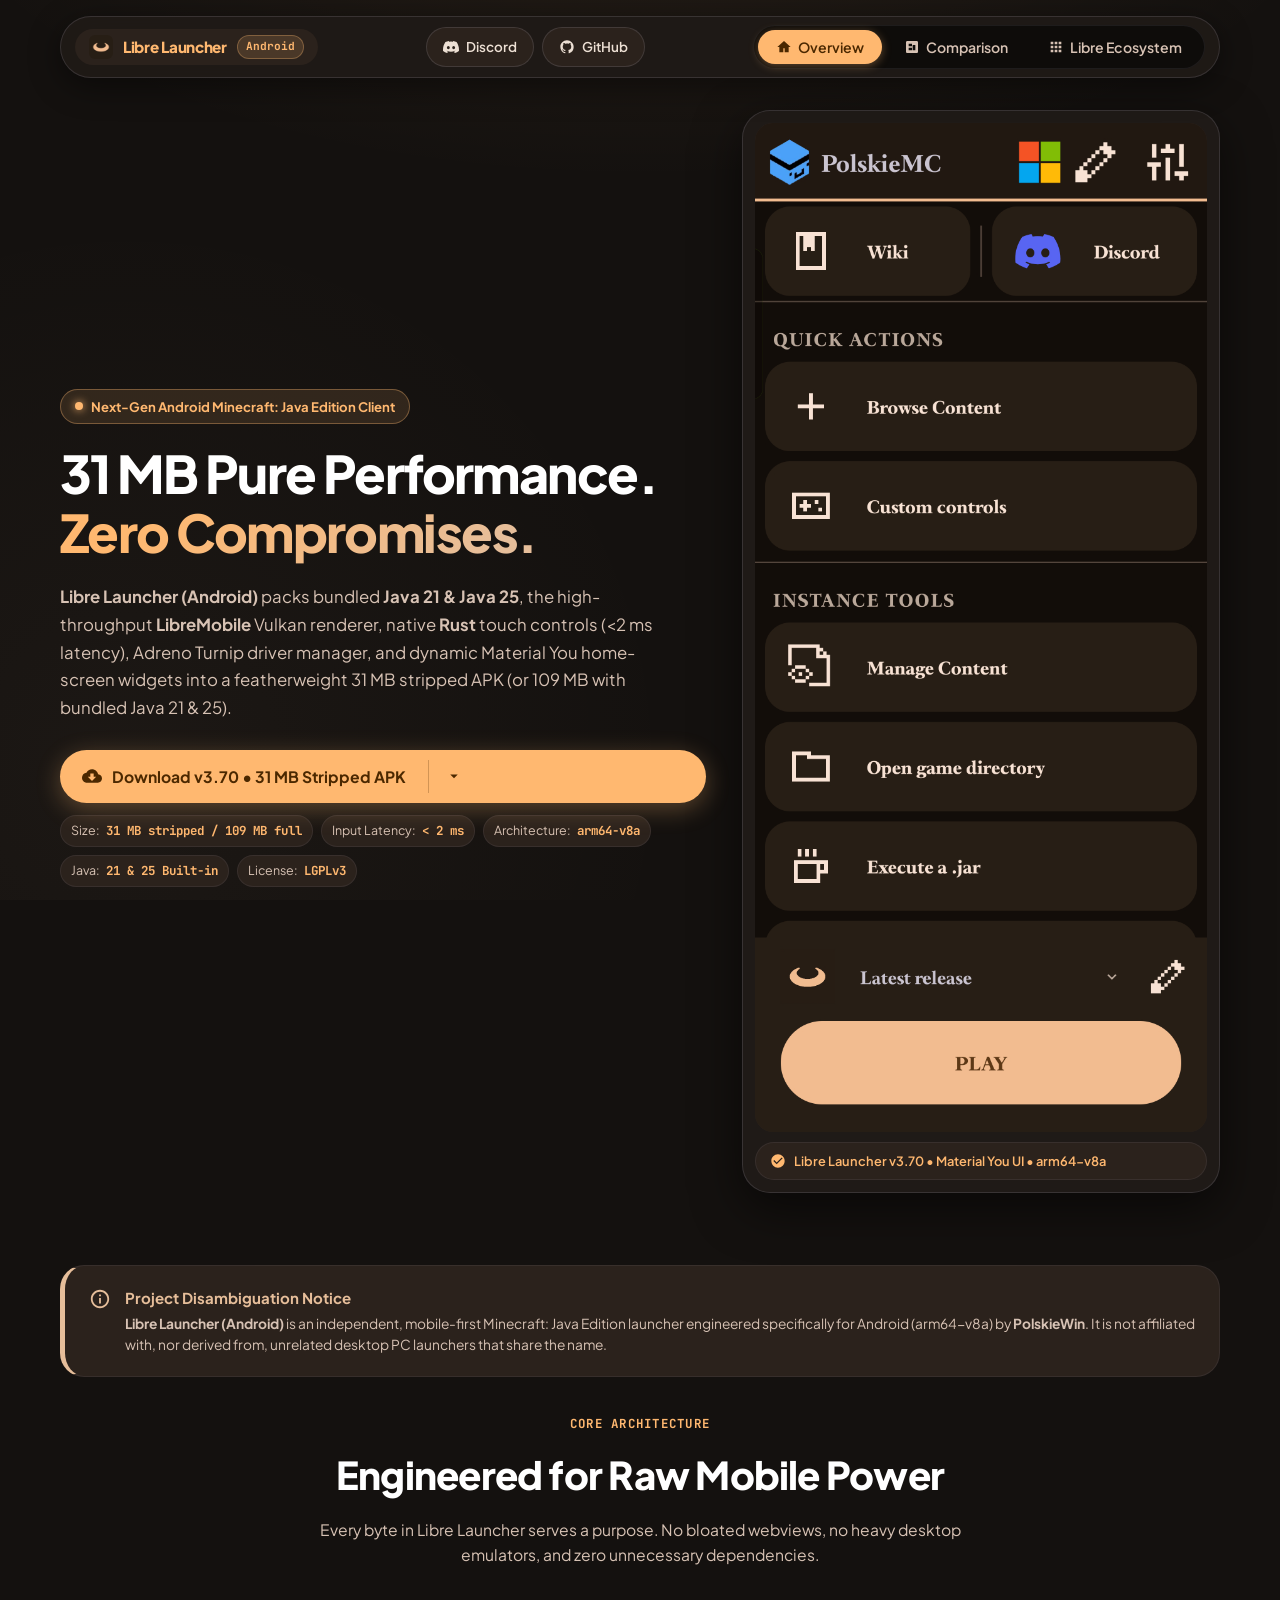
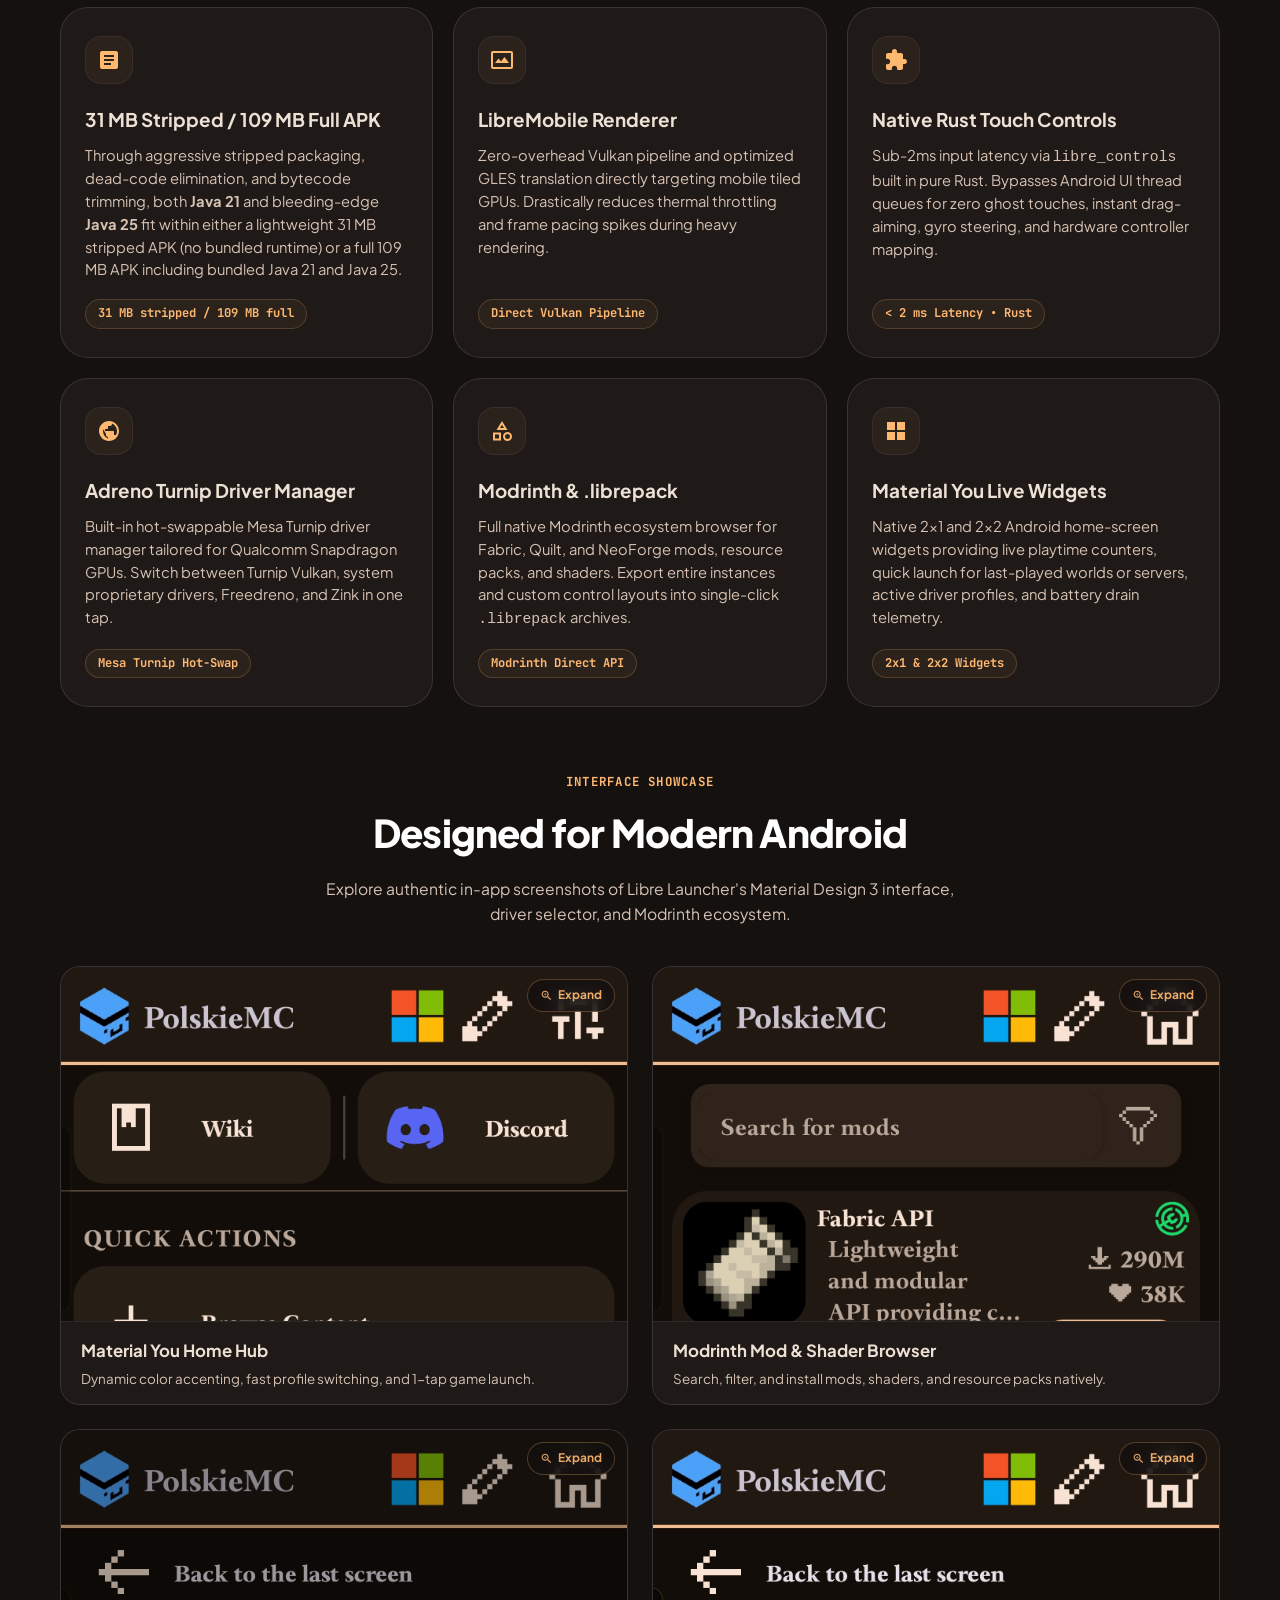
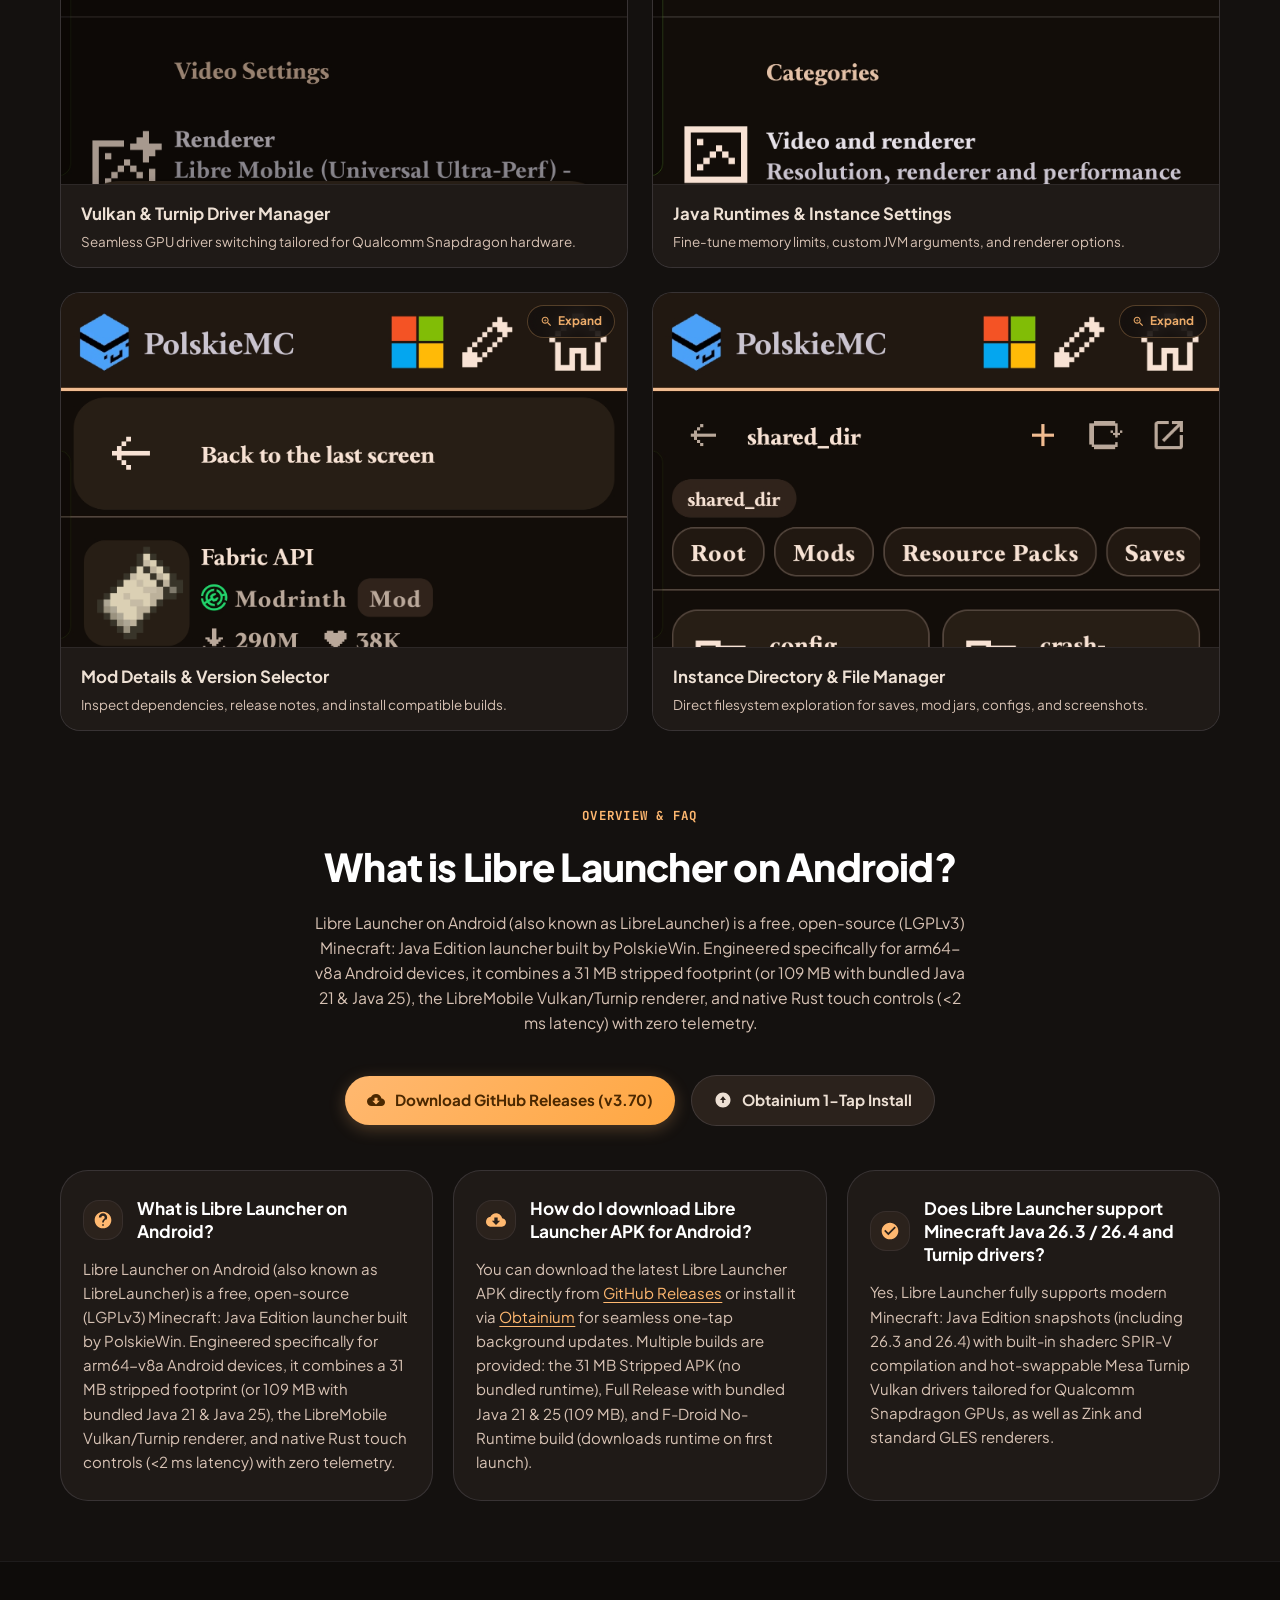
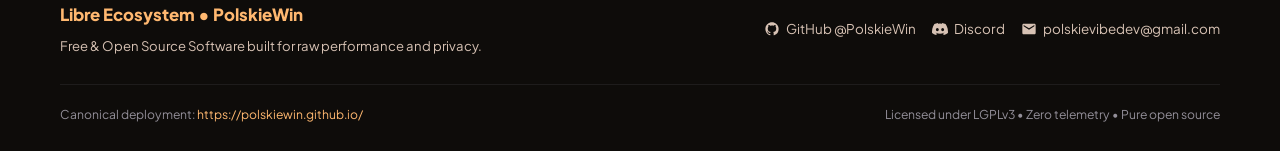
==== index.html @ d746bc20 "chore(site): sync Libre Launcher release version to v3.70" ====
<!DOCTYPE html>
<html lang="en">
<head>
  <meta charset="UTF-8">
  <meta name="viewport" content="width=device-width, initial-scale=1.0">
  
  <!-- Canonical & SEO Metadata -->
  <link rel="canonical" href="https://polskiewin.github.io/">
  <title>Libre Launcher (Android) — 31 MB Stripped Open-Source Minecraft: Java Edition Launcher</title>
  <meta name="description" content="Libre Launcher (Android) is an lightweight, 31 MB stripped open-source Minecraft: Java Edition launcher for Android by PolskieWin. Bundled Java 21 &amp; 25, LibreMobile renderer, sub-2ms native Rust controls, and Turnip driver manager.">
  <meta name="keywords" content="Libre Launcher, Libre Launcher Android, Minecraft Java Android, PolskieWin, LibreMobile, Turnip drivers Android, Rust touch controls, Java 21 Android, Java 25 Android, lightweight Minecraft launcher">
  <meta name="author" content="PolskieWin">
  <meta name="theme-color" content="#14110F">

  <!-- OpenGraph Metadata -->
  <meta property="og:title" content="Libre Launcher (Android) — 31 MB Stripped Open-Source Minecraft: Java Edition Launcher">
  <meta property="og:description" content="Lightweight 31 MB Stripped / 109 MB Full Minecraft: Java Edition launcher for Android. Bundled Java 21 &amp; 25, LibreMobile renderer, native Rust controls (<2 ms latency), Adreno Turnip manager.">
  <meta property="og:type" content="website">
  <meta property="og:url" content="https://polskiewin.github.io/">
  <meta property="og:image" content="assets/screenshots/home_hub.jpg">
  <meta property="og:site_name" content="Libre Ecosystem by PolskieWin">

  <!-- Twitter Card Metadata -->
  <meta name="twitter:card" content="summary_large_image">
  <meta name="twitter:title" content="Libre Launcher (Android) — 31 MB Stripped Open-Source Minecraft: Java Edition Launcher">
  <meta name="twitter:description" content="Lightweight 31 MB Stripped / 109 MB Full Minecraft: Java Edition launcher for Android with bundled Java 21 &amp; 25 runtimes and native Rust controls.">
  <meta name="twitter:image" content="assets/screenshots/home_hub.jpg">

  <!-- Favicon & Icons -->
  <link rel="icon" type="image/png" href="assets/libre-launcher-icon.png">
  <link rel="apple-touch-icon" href="assets/libre-launcher-icon.png">

  <!-- Typography: Plus Jakarta Sans, Inter, JetBrains Mono -->
  <link rel="preconnect" href="https://fonts.googleapis.com">
  <link rel="preconnect" href="https://fonts.gstatic.com" crossorigin>
  <link href="https://fonts.googleapis.com/css2?family=Inter:wght@400;500;600;700&family=JetBrains+Mono:wght@400;600;700;800&family=Plus+Jakarta+Sans:wght@500;600;700;800;900&display=swap" rel="stylesheet">

  <!-- Cache-Busted Stylesheet -->
  <link rel="stylesheet" href="styles.css?v=9">

  <!-- Structured Data: Machine-Readable SoftwareApplication + FAQPage Schema.org JSON-LD -->
  <script type="application/ld+json">
  {
    "@context": "https://schema.org",
    "@graph": [
      {
        "@type": "SoftwareApplication",
        "name": "Libre Launcher",
        "alternateName": [
          "LibreLauncher",
          "Libre Launcher Android"
        ],
        "operatingSystem": "Android 8.0+",
        "applicationCategory": "GameApplication",
        "softwareVersion": "3.70",
        "license": "https://www.gnu.org/licenses/lgpl-3.0.html",
        "url": "https://polskiewin.github.io/",
        "downloadUrl": "https://github.com/PolskieWin/libre-launcher/releases/latest",
        "codeRepository": "https://github.com/PolskieWin/libre-launcher",
        "author": {
          "@type": "Person",
          "name": "PolskieWin",
          "url": "https://github.com/PolskieWin"
        },
        "offers": {
          "@type": "Offer",
          "price": "0",
          "priceCurrency": "USD"
        },
        "featureList": "31 MB stripped APK (without bundled runtime) or 109 MB full APK (bundled Java 21 & Java 25 runtimes), LibreMobile Vulkan/Turnip renderer, native Rust touch controls (<2 ms latency), Fabric/Forge/NeoForge mod support, Material You dynamic widgets, F-Droid LGPLv3 open-source",
        "description": "Libre Launcher on Android (also known as LibreLauncher) is a free, open-source (LGPLv3) Minecraft: Java Edition launcher built by PolskieWin. Engineered specifically for arm64-v8a Android devices, it combines a 31 MB stripped footprint (or 109 MB with bundled Java 21 & Java 25 runtimes), the LibreMobile Vulkan/Turnip renderer, and native Rust touch controls (<2 ms latency) with zero telemetry."
      },
      {
        "@type": "FAQPage",
        "mainEntity": [
          {
            "@type": "Question",
            "name": "What is Libre Launcher on Android?",
            "acceptedAnswer": {
              "@type": "Answer",
              "text": "Libre Launcher on Android (also known as LibreLauncher) is a free, open-source (LGPLv3) Minecraft: Java Edition launcher built by PolskieWin. Engineered specifically for arm64-v8a Android devices, it combines a 31 MB stripped footprint (or 109 MB with bundled Java 21 & Java 25 runtimes), the LibreMobile Vulkan/Turnip renderer, and native Rust touch controls (<2 ms latency) with zero telemetry."
            }
          },
          {
            "@type": "Question",
            "name": "How do I download Libre Launcher APK for Android?",
            "acceptedAnswer": {
              "@type": "Answer",
              "text": "You can download the latest Libre Launcher APK directly from GitHub Releases (https://github.com/PolskieWin/libre-launcher/releases/latest) or install it via Obtainium (https://apps.obtainium.imranr.dev/redirect?r=obtainium://app/%7B%22id%22%3A%22org.libre.launcher%22%2C%22url%22%3A%22https%3A%2F%2Fgithub.com%2FPolskieWin%2Flibre-launcher%22%2C%22author%22%3A%22PolskieWin%22%2C%22name%22%3A%22Libre%20Launcher%22%2C%22additionalSettings%22%3A%22%7B%5C%22apkFilterRegEx%5C%22%3A%5C%22stripped%5C%22%2C%5C%22invertAPKFilter%5C%22%3Afalse%7D%22%7D) for automatic one-tap updates. Multiple build flavors are available, including the 31 MB Stripped APK (no bundled runtime), Full Release with bundled Java 21 & 25 (109 MB), and F-Droid No-Runtime build (downloads runtime on first launch)."
            }
          },
          {
            "@type": "Question",
            "name": "Does Libre Launcher support Minecraft Java 26.3 / 26.4 and Turnip drivers?",
            "acceptedAnswer": {
              "@type": "Answer",
              "text": "Yes, Libre Launcher fully supports modern Minecraft: Java Edition snapshots (including 26.3 and 26.4) with built-in shaderc SPIR-V compilation and hot-swappable Mesa Turnip Vulkan drivers tailored for Qualcomm Snapdragon GPUs, as well as Zink and standard GLES renderers."
            }
          }
        ]
      }
    ]
  }
  </script>
    <link rel="icon" type="image/png" href="/favicon.png">
</head>
<body>

  <!-- Sticky Material You Pill Navigation Bar -->
  <header class="header-wrapper">
    <nav class="nav-pill-bar" aria-label="Main Navigation">
      <div class="nav-top-row">
        <!-- Brand Pill -->
        <a href="#overview" class="brand-pill" title="Libre Launcher Android Home">
          <img src="assets/libre-launcher-icon.png" alt="Libre Launcher Icon" class="brand-icon-img" width="24" height="24">
          <span class="brand-name">Libre Launcher</span>
          <span class="brand-badge">Android</span>
        </a>

        <!-- Top-Right Pill Action CTAs -->
        <div class="nav-actions">
          <a href="https://discord.gg/KJpCVzRzRy" target="_blank" rel="noopener noreferrer" class="btn-pill-cta btn-discord" title="Join Libre Community Discord">
            <svg viewBox="0 0 24 24" aria-hidden="true"><path d="M20.317 4.37a19.791 19.791 0 0 0-4.885-1.515.074.074 0 0 0-.079.037c-.21.375-.444.864-.608 1.25a18.27 18.27 0 0 0-5.487 0 12.64 12.64 0 0 0-.617-1.25.077.077 0 0 0-.079-.037A19.736 19.736 0 0 0 3.677 4.37a.07.07 0 0 0-.032.027C.533 9.046-.32 13.58.099 18.057a.082.082 0 0 0 .031.057 19.9 19.9 0 0 0 5.993 3.03.078.078 0 0 0 .084-.028c.462-.63.874-1.295 1.226-1.994.021-.041.001-.09-.041-.106a13.107 13.107 0 0 1-1.872-.892.077.077 0 0 1-.008-.128 10.2 10.2 0 0 0 .372-.292.074.074 0 0 1 .077-.01c3.929 1.793 8.18 1.793 12.061 0a.074.074 0 0 1 .078.01c.12.098.246.198.373.292a.077.077 0 0 1-.006.127 12.299 12.299 0 0 1-1.873.893.077.077 0 0 0-.041.107c.36.698.772 1.362 1.225 1.993a.076.076 0 0 0 .084.028 19.839 19.839 0 0 0 6.002-3.03.077.077 0 0 0 .032-.054c.5-5.177-.838-9.674-3.549-13.66a.061.061 0 0 0-.031-.028zM8.02 15.33c-1.183 0-2.157-1.085-2.157-2.419 0-1.333.956-2.419 2.157-2.419 1.21 0 2.176 1.096 2.157 2.42 0 1.333-.956 2.418-2.157 2.418zm7.975 0c-1.183 0-2.157-1.085-2.157-2.419 0-1.333.955-2.419 2.157-2.419 1.21 0 2.176 1.096 2.157 2.42 0 1.333-.946 2.418-2.157 2.418z"/></svg>
            <span>Discord</span>
          </a>
          <a href="https://github.com/PolskieWin/libre-launcher" target="_blank" rel="noopener noreferrer" class="btn-pill-cta" title="View Source on GitHub">
            <svg viewBox="0 0 24 24" aria-hidden="true"><path d="M12 2C6.477 2 2 6.484 2 12.017c0 4.425 2.865 8.18 6.839 9.504.5.092.682-.217.682-.483 0-.237-.008-.868-.013-1.703-2.782.605-3.369-1.343-3.369-1.343-.454-1.158-1.11-1.466-1.11-1.466-.908-.62.069-.608.069-.608 1.003.07 1.53 1.032 1.53 1.032.892 1.53 2.341 1.088 2.91.832.092-.647.35-1.088.636-1.338-2.22-.253-4.555-1.113-4.555-4.951 0-1.093.39-1.988 1.029-2.688-.103-.253-.446-1.272.098-2.65 0 0 .84-.27 2.75 1.026A9.564 9.564 0 0 1 12 6.844c.85.004 1.705.115 2.504.337 1.909-1.296 2.747-1.027 2.747-1.027.546 1.379.202 2.398.1 2.651.64.7 1.028 1.595 1.028 2.688 0 3.848-2.339 4.695-4.566 4.943.359.309.678.92.678 1.855 0 1.338-.012 2.419-.012 2.747 0 .268.18.58.688.482A10.019 10.019 0 0 0 22 12.017C22 6.484 17.522 2 12 2z"/></svg>
            <span>GitHub</span>
          </a>
        </div>
      </div>

      <!-- Central Pill Navigation Tabs (Full-width segmented bar on mobile) -->
      <div class="nav-tabs" role="tablist">
        <button class="nav-tab-btn active" role="tab" aria-selected="true" data-tab="overview" id="tab-overview">
          <svg viewBox="0 0 24 24" aria-hidden="true"><path d="M12 3L2 12h3v8h6v-6h2v6h6v-8h3L12 3z"/></svg>
          <span class="tab-label-full">Overview</span>
          <span class="tab-label-short">Overview</span>
        </button>
        <button class="nav-tab-btn" role="tab" aria-selected="false" data-tab="comparison" id="tab-comparison">
          <svg viewBox="0 0 24 24" aria-hidden="true"><path d="M19 3H5c-1.1 0-2 .9-2 2v14c0 1.1.9 2 2 2h14c1.1 0 2-.9 2-2V5c0-1.1-.9-2-2-2zm-7 14H7v-4h5v4zm0-6H7V7h5v4zm5 6h-4v-8h4v8z"/></svg>
          <span class="tab-label-full">Comparison</span>
          <span class="tab-label-short">Comparison</span>
        </button>
        <button class="nav-tab-btn" role="tab" aria-selected="false" data-tab="ecosystem" id="tab-ecosystem">
          <svg viewBox="0 0 24 24" aria-hidden="true"><path d="M4 8h4V4H4v4zm6 12h4v-4h-4v4zm-6 0h4v-4H4v4zm0-6h4v-4H4v4zm6 0h4v-4h-4v4zm6-10v4h4V4h-4zm-6 4h4V4h-4v4zm6 6h4v-4h-4v4zm0 6h4v-4h-4v4z"/></svg>
          <span class="tab-label-full">Libre Ecosystem</span>
          <span class="tab-label-short">Ecosystem</span>
        </button>
      </div>
    </nav>
  </header>

  <main class="container">

    <!-- ======================================================================
         TAB 1: OVERVIEW
         ====================================================================== -->
    <section id="panel-overview" class="tab-panel active" role="tabpanel" aria-labelledby="tab-overview">
      
      <!-- Hero Section -->
      <div class="hero-section">
        <div class="hero-grid">
          
          <div class="hero-content">
            <div class="hero-pill-badge">
              <span class="dot"></span>
              <span>Next-Gen Android Minecraft: Java Edition Client</span>
            </div>

            <h1 class="hero-title">
              31 MB Pure Performance. <br>
              <span class="gradient-text">Zero Compromises.</span>
            </h1>

            <p class="hero-subtitle">
              <strong>Libre Launcher (Android)</strong> packs bundled <strong>Java 21 &amp; Java 25</strong>, the high-throughput <strong>LibreMobile</strong> Vulkan renderer, native <strong>Rust</strong> touch controls (&lt;2 ms latency), Adreno Turnip driver manager, and dynamic Material You home-screen widgets into a featherweight 31 MB stripped APK (or 109 MB with bundled Java 21 &amp; 25).
            </p>

            <!-- Dynamic Split-Pill Download Button (GitHub Releases API) -->
            <div class="download-action-group">
              <div class="split-pill-container" id="split-pill-wrapper">
                <a href="https://github.com/PolskieWin/libre-launcher/releases/latest" class="split-pill-primary" id="primary-download-btn">
                  <svg viewBox="0 0 24 24" aria-hidden="true"><path d="M19.35 10.04C18.67 6.59 15.64 4 12 4 9.11 4 6.6 5.64 5.35 8.04 2.34 8.36 0 10.91 0 14c0 3.31 2.69 6 6 6h13c2.76 0 5-2.24 5-5 0-2.64-2.05-4.78-4.65-4.96zM17 13l-5 5-5-5h3V9h4v4h3z"/></svg>
                  <span id="download-btn-text">Download v3.70 • 31 MB Stripped APK</span>
                </a>
                <div class="split-pill-divider"></div>
                <button type="button" class="split-pill-dropdown-btn" id="dropdown-toggle-btn" aria-haspopup="true" aria-expanded="false" title="Other download options &amp; runtimes">
                  <svg viewBox="0 0 24 24" aria-hidden="true"><path d="M7 10l5 5 5-5z"/></svg>
                </button>
              </div>

              <!-- Variant Selector Pill Dropdown Menu -->
              <div class="variant-dropdown-menu" id="variant-menu" role="menu">
                <a href="https://github.com/PolskieWin/libre-launcher/releases/latest" class="variant-item" id="variant-full" role="menuitem">
                  <div class="variant-item-left">
                    <span class="variant-item-title">Full Release (All Runtimes)</span>
                    <span class="variant-item-desc">LibreLauncher-release.apk • Standard bundle</span>
                  </div>
                  <span class="variant-badge" id="variant-full-size">109 MB</span>
                </a>

                <a href="https://github.com/PolskieWin/libre-launcher/releases/latest" class="variant-item" id="variant-noruntime" role="menuitem">
                  <div class="variant-item-left">
                    <span class="variant-item-title">No-Runtime (BYO Java)</span>
                    <span class="variant-item-desc">LibreLauncher-noruntime-release.apk</span>
                  </div>
                  <span class="variant-badge" id="variant-noruntime-size">F-Droid</span>
                </a>

                <a href="https://apps.obtainium.imranr.dev/redirect?r=obtainium://app/%7B%22id%22%3A%22org.libre.launcher%22%2C%22url%22%3A%22https%3A%2F%2Fgithub.com%2FPolskieWin%2Flibre-launcher%22%2C%22author%22%3A%22PolskieWin%22%2C%22name%22%3A%22Libre%20Launcher%22%2C%22additionalSettings%22%3A%22%7B%5C%22apkFilterRegEx%5C%22%3A%5C%22stripped%5C%22%2C%5C%22invertAPKFilter%5C%22%3Afalse%7D%22%7D" class="variant-item" role="menuitem">
                  <div class="variant-item-left">
                    <span class="variant-item-title">Obtainium 1-Tap Tracker</span>
                    <span class="variant-item-desc">Direct APK background updates</span>
                  </div>
                  <span class="variant-badge">Obtainium</span>
                </a>

                <a href="https://gitlab.com/fdroid/fdroiddata/-/merge_requests/58168" target="_blank" rel="noopener noreferrer" class="variant-item" role="menuitem">
                  <div class="variant-item-left">
                    <span class="variant-item-title">F-Droid Repository</span>
                    <span class="variant-item-desc">Official fdroiddata MR #58168</span>
                  </div>
                  <span class="variant-badge">F-Droid</span>
                </a>
              </div>

              <!-- Quick Specs Chips & Hero Spec Pills -->
              <div class="hero-specs-chips hero-pills">
                <div class="spec-chip hero-pill">Size: <strong>31 MB stripped / 109 MB full</strong></div>
                <div class="spec-chip hero-pill">Input Latency: <strong>&lt; 2 ms</strong></div>
                <div class="spec-chip hero-pill">Architecture: <strong>arm64-v8a</strong></div>
                <div class="spec-chip hero-pill">Java: <strong>21 &amp; 25 Built-in</strong></div>
                <div class="spec-chip hero-pill">License: <strong>LGPLv3</strong></div>
              </div>
            </div>

          </div>

          <!-- Hero Showcase Card (PolskieMC / Quick Actions Preview) -->
          <div class="hero-media-card hero-preview-card">
            <div class="hero-img-wrap">
              <img src="assets/screenshots/home_hub.jpg" alt="Libre Launcher Android Material You Interface" loading="eager">
            </div>
            <div class="media-card-status-bar hero-preview-footer">
              <div class="status-indicator">
                <svg viewBox="0 0 24 24" width="16" height="16" fill="currentColor" aria-hidden="true"><path d="M12 2C6.48 2 2 6.48 2 12s4.48 10 10 10 10-4.48 10-10S17.52 2 12 2zm-2 15l-5-5 1.41-1.41L10 14.17l7.59-7.59L19 8l-9 9z"/></svg>
                <span>Libre Launcher v3.70 • Material You UI • arm64-v8a</span>
              </div>
            </div>
          </div>

        </div>
      </div>

      <!-- Disambiguation Card -->
      <div class="disambiguation-card">
        <svg viewBox="0 0 24 24" aria-hidden="true"><path d="M11 17h2v-6h-2v6zm1-15C6.48 2 2 6.48 2 12s4.48 10 10 10 10-4.48 10-10S17.52 2 12 2zm0 18c-4.41 0-8-3.59-8-8s3.59-8 8-8 8 3.59 8 8-3.59 8-8 8zM11 9h2V7h-2v2z"/></svg>
        <div>
          <h4>Project Disambiguation Notice</h4>
          <p>
            <strong>Libre Launcher (Android)</strong> is an independent, mobile-first Minecraft: Java Edition launcher engineered specifically for Android (arm64-v8a) by <strong>PolskieWin</strong>. It is not affiliated with, nor derived from, unrelated desktop PC launchers that share the name.
          </p>
        </div>
      </div>

      <!-- 6 Key Architectural Pillars (24px–28px Squircles) -->
      <div class="section-header">
        <span class="section-tag">Core Architecture</span>
        <h2 class="section-title">Engineered for Raw Mobile Power</h2>
        <p class="section-description">Every byte in Libre Launcher serves a purpose. No bloated webviews, no heavy desktop emulators, and zero unnecessary dependencies.</p>
      </div>

      <div class="features-grid">
        
        <!-- Feature 1: Stripped APK -->
        <article class="feature-card">
          <div class="feature-icon-wrapper">
            <svg viewBox="0 0 24 24" aria-hidden="true"><path d="M19 3H5c-1.1 0-2 .9-2 2v14c0 1.1.9 2 2 2h14c1.1 0 2-.9 2-2V5c0-1.1-.9-2-2-2zm-5 14H7v-2h7v2zm3-4H7v-2h10v2zm0-4H7V7h10v2z"/></svg>
          </div>
          <h3 class="feature-title">31 MB Stripped / 109 MB Full APK</h3>
          <p class="feature-body">Through aggressive stripped packaging, dead-code elimination, and bytecode trimming, both <strong>Java 21</strong> and bleeding-edge <strong>Java 25</strong> fit within either a lightweight 31 MB stripped APK (no bundled runtime) or a full 109 MB APK including bundled Java 21 and Java 25.</p>
          <div class="feature-metric-pill">31 MB stripped / 109 MB full</div>
        </article>

        <!-- Feature 2: LibreMobile Renderer -->
        <article class="feature-card">
          <div class="feature-icon-wrapper">
            <svg viewBox="0 0 24 24" aria-hidden="true"><path d="M21 3H3c-1.1 0-2 .9-2 2v14c0 1.1.9 2 2 2h18c1.1 0 2-.9 2-2V5c0-1.1-.9-2-2-2zm0 16H3V5h18v14zM5 15h14l-4.5-6-3.5 4.5-2.5-3z"/></svg>
          </div>
          <h3 class="feature-title">LibreMobile Renderer</h3>
          <p class="feature-body">Zero-overhead Vulkan pipeline and optimized GLES translation directly targeting mobile tiled GPUs. Drastically reduces thermal throttling and frame pacing spikes during heavy rendering.</p>
          <div class="feature-metric-pill">Direct Vulkan Pipeline</div>
        </article>

        <!-- Feature 3: Native Rust Controls -->
        <article class="feature-card">
          <div class="feature-icon-wrapper">
            <svg viewBox="0 0 24 24" aria-hidden="true"><path d="M20.5 11H19V7c0-1.1-.9-2-2-2h-4V3.5C13 2.12 11.88 1 10.5 1S8 2.12 8 3.5V5H4c-1.1 0-1.99.9-1.99 2v3.8H3.5c1.49 0 2.7 1.21 2.7 2.7s-1.21 2.7-2.7 2.7H2V20c0 1.1.9 2 2 2h3.8v-1.5c0-1.49 1.21-2.7 2.7-2.7 1.49 0 2.7 1.21 2.7 2.7V22H17c1.1 0 2-.9 2-2v-4h1.5c1.38 0 2.5-1.12 2.5-2.5s-1.12-2.5-2.5-2.5z"/></svg>
          </div>
          <h3 class="feature-title">Native Rust Touch Controls</h3>
          <p class="feature-body">Sub-2ms input latency via <code>libre_controls</code> built in pure Rust. Bypasses Android UI thread queues for zero ghost touches, instant drag-aiming, gyro steering, and hardware controller mapping.</p>
          <div class="feature-metric-pill">&lt; 2 ms Latency • Rust</div>
        </article>

        <!-- Feature 4: Adreno Turnip Driver Manager -->
        <article class="feature-card">
          <div class="feature-icon-wrapper">
            <svg viewBox="0 0 24 24" aria-hidden="true"><path d="M12 2C6.48 2 2 6.48 2 12s4.48 10 10 10 10-4.48 10-10S17.52 2 12 2zm1 17.93c-3.95-.49-7-3.85-7-7.93 0-.62.08-1.21.21-1.79L9 15v1c0 1.1.9 2 2 2v1.93zm6.9-2.54c-.26-.81-1-1.39-1.9-1.39h-1v-3c0-.55-.45-1-1-1H8v-2h2c.55 0 1-.45 1-1V7h2c1.1 0 2-.9 2-2v-.41c2.93 1.19 5 4.06 5 7.41 0 2.08-.8 3.97-2.1 5.39z"/></svg>
          </div>
          <h3 class="feature-title">Adreno Turnip Driver Manager</h3>
          <p class="feature-body">Built-in hot-swappable Mesa Turnip driver manager tailored for Qualcomm Snapdragon GPUs. Switch between Turnip Vulkan, system proprietary drivers, Freedreno, and Zink in one tap.</p>
          <div class="feature-metric-pill">Mesa Turnip Hot-Swap</div>
        </article>

        <!-- Feature 5: Modrinth & .librepack -->
        <article class="feature-card">
          <div class="feature-icon-wrapper">
            <svg viewBox="0 0 24 24" aria-hidden="true"><path d="M12 2l-5.5 9h11L12 2zm0 3.84L13.93 9h-3.86L12 5.84zM17.5 13c-2.49 0-4.5 2.01-4.5 4.5s2.01 4.5 4.5 4.5 4.5-2.01 4.5-4.5-2.01-4.5-4.5-4.5zm0 7c-1.38 0-2.5-1.12-2.5-2.5s1.12-2.5 2.5-2.5 2.5 1.12 2.5 2.5-1.12 2.5-2.5 2.5zM3 21.5h8v-8H3v8zm2-6h4v4H5v-4z"/></svg>
          </div>
          <h3 class="feature-title">Modrinth &amp; .librepack</h3>
          <p class="feature-body">Full native Modrinth ecosystem browser for Fabric, Quilt, and NeoForge mods, resource packs, and shaders. Export entire instances and custom control layouts into single-click <code>.librepack</code> archives.</p>
          <div class="feature-metric-pill">Modrinth Direct API</div>
        </article>

        <!-- Feature 6: Material You Widgets -->
        <article class="feature-card">
          <div class="feature-icon-wrapper">
            <svg viewBox="0 0 24 24" aria-hidden="true"><path d="M3 3h8v8H3zm10 0h8v8h-8zM3 13h8v8H3zm10 0h8v8h-8z"/></svg>
          </div>
          <h3 class="feature-title">Material You Live Widgets</h3>
          <p class="feature-body">Native 2x1 and 2x2 Android home-screen widgets providing live playtime counters, quick launch for last-played worlds or servers, active driver profiles, and battery drain telemetry.</p>
          <div class="feature-metric-pill">2x1 &amp; 2x2 Widgets</div>
        </article>

      </div>

      <!-- Interface Showcase Gallery (Real Authentic Screenshots Only, Symmetric 2-col desktop / 1-col mobile) -->
      <div class="screenshots-section">
        <div class="section-header">
          <span class="section-tag">Interface Showcase</span>
          <h2 class="section-title">Designed for Modern Android</h2>
          <p class="section-description">Explore authentic in-app screenshots of Libre Launcher's Material Design 3 interface, driver selector, and Modrinth ecosystem.</p>
        </div>

        <div class="gallery-grid">
          
          <!-- Screenshot 1: Home Hub -->
          <div class="gallery-card" data-full="assets/screenshots/home_hub.jpg" data-title="Material You Home Hub" data-desc="Modern Material Design 3 launch center with quick actions, version launcher, and instant profile switcher.">
            <div class="gallery-img-container">
              <img src="assets/screenshots/home_hub.jpg" alt="Libre Launcher Material You Home Hub Interface" loading="lazy">
              <span class="gallery-zoom-badge">
                <svg viewBox="0 0 24 24" aria-hidden="true"><path d="M15.5 14h-.79l-.28-.27C15.41 12.59 16 11.11 16 9.5 16 5.91 13.09 3 9.5 3S3 5.91 3 9.5 5.91 16 9.5 16c1.61 0 3.09-.59 4.23-1.57l.27.28v.79l5 4.99L20.49 19l-4.99-5zm-6 0C7.01 14 5 11.99 5 9.5S7.01 5 9.5 5 14 7.01 14 9.5 11.99 14 9.5 14zM12 10h-2v2H9v-2H7V9h2V7h1v2h2v1z"/></svg>
                <span>Expand</span>
              </span>
            </div>
            <div class="gallery-caption">
              <span class="gallery-caption-title">Material You Home Hub</span>
              <span class="gallery-caption-desc">Dynamic color accenting, fast profile switching, and 1-tap game launch.</span>
            </div>
          </div>

          <!-- Screenshot 2: Modrinth Mod Browser -->
          <div class="gallery-card" data-full="assets/screenshots/mod_browser.png" data-title="Modrinth Mod &amp; Shader Browser" data-desc="Integrated Modrinth catalog search with direct 1-tap installation for Fabric, Quilt, and NeoForge mods.">
            <div class="gallery-img-container">
              <img src="assets/screenshots/mod_browser.png" alt="Modrinth Mod and Shader Browser in Libre Launcher" loading="lazy">
              <span class="gallery-zoom-badge">
                <svg viewBox="0 0 24 24" aria-hidden="true"><path d="M15.5 14h-.79l-.28-.27C15.41 12.59 16 11.11 16 9.5 16 5.91 13.09 3 9.5 3S3 5.91 3 9.5 5.91 16 9.5 16c1.61 0 3.09-.59 4.23-1.57l.27.28v.79l5 4.99L20.49 19l-4.99-5zm-6 0C7.01 14 5 11.99 5 9.5S7.01 5 9.5 5 14 7.01 14 9.5 11.99 14 9.5 14zM12 10h-2v2H9v-2H7V9h2V7h1v2h2v1z"/></svg>
                <span>Expand</span>
              </span>
            </div>
            <div class="gallery-caption">
              <span class="gallery-caption-title">Modrinth Mod &amp; Shader Browser</span>
              <span class="gallery-caption-desc">Search, filter, and install mods, shaders, and resource packs natively.</span>
            </div>
          </div>

          <!-- Screenshot 3: Renderer & Turnip Driver Selector -->
          <div class="gallery-card" data-full="assets/screenshots/renderer_turnip.png" data-title="Vulkan &amp; Turnip Driver Manager" data-desc="Hot-swappable Mesa Turnip drivers, Zink, and VirGL graphics backends for Adreno GPUs.">
            <div class="gallery-img-container">
              <img src="assets/screenshots/renderer_turnip.png" alt="Renderer and Turnip Driver Selector in Libre Launcher" loading="lazy">
              <span class="gallery-zoom-badge">
                <svg viewBox="0 0 24 24" aria-hidden="true"><path d="M15.5 14h-.79l-.28-.27C15.41 12.59 16 11.11 16 9.5 16 5.91 13.09 3 9.5 3S3 5.91 3 9.5 5.91 16 9.5 16c1.61 0 3.09-.59 4.23-1.57l.27.28v.79l5 4.99L20.49 19l-4.99-5zm-6 0C7.01 14 5 11.99 5 9.5S7.01 5 9.5 5 14 7.01 14 9.5 11.99 14 9.5 14zM12 10h-2v2H9v-2H7V9h2V7h1v2h2v1z"/></svg>
                <span>Expand</span>
              </span>
            </div>
            <div class="gallery-caption">
              <span class="gallery-caption-title">Vulkan &amp; Turnip Driver Manager</span>
              <span class="gallery-caption-desc">Seamless GPU driver switching tailored for Qualcomm Snapdragon hardware.</span>
            </div>
          </div>

          <!-- Screenshot 4: Java Runtimes & Settings -->
          <div class="gallery-card" data-full="assets/screenshots/settings_java.jpg" data-title="Java Runtimes &amp; Instance Settings" data-desc="Video options, bundled Java 21/25 runtimes, JVM flag tuning, and memory allocation.">
            <div class="gallery-img-container">
              <img src="assets/screenshots/settings_java.jpg" alt="Java Runtimes and Instance Settings in Libre Launcher" loading="lazy">
              <span class="gallery-zoom-badge">
                <svg viewBox="0 0 24 24" aria-hidden="true"><path d="M15.5 14h-.79l-.28-.27C15.41 12.59 16 11.11 16 9.5 16 5.91 13.09 3 9.5 3S3 5.91 3 9.5 5.91 16 9.5 16c1.61 0 3.09-.59 4.23-1.57l.27.28v.79l5 4.99L20.49 19l-4.99-5zm-6 0C7.01 14 5 11.99 5 9.5S7.01 5 9.5 5 14 7.01 14 9.5 11.99 14 9.5 14zM12 10h-2v2H9v-2H7V9h2V7h1v2h2v1z"/></svg>
                <span>Expand</span>
              </span>
            </div>
            <div class="gallery-caption">
              <span class="gallery-caption-title">Java Runtimes &amp; Instance Settings</span>
              <span class="gallery-caption-desc">Fine-tune memory limits, custom JVM arguments, and renderer options.</span>
            </div>
          </div>

          <!-- Screenshot 5: Mod Details & Versions -->
          <div class="gallery-card" data-full="assets/screenshots/mod_details.png" data-title="Mod Details &amp; Version Selector" data-desc="In-depth mod overview, version compatibility picker, dependencies, and changelogs.">
            <div class="gallery-img-container">
              <img src="assets/screenshots/mod_details.png" alt="Mod Details and Version Picker in Libre Launcher" loading="lazy">
              <span class="gallery-zoom-badge">
                <svg viewBox="0 0 24 24" aria-hidden="true"><path d="M15.5 14h-.79l-.28-.27C15.41 12.59 16 11.11 16 9.5 16 5.91 13.09 3 9.5 3S3 5.91 3 9.5 5.91 16 9.5 16c1.61 0 3.09-.59 4.23-1.57l.27.28v.79l5 4.99L20.49 19l-4.99-5zm-6 0C7.01 14 5 11.99 5 9.5S7.01 5 9.5 5 14 7.01 14 9.5 11.99 14 9.5 14zM12 10h-2v2H9v-2H7V9h2V7h1v2h2v1z"/></svg>
                <span>Expand</span>
              </span>
            </div>
            <div class="gallery-caption">
              <span class="gallery-caption-title">Mod Details &amp; Version Selector</span>
              <span class="gallery-caption-desc">Inspect dependencies, release notes, and install compatible builds.</span>
            </div>
          </div>

          <!-- Screenshot 6: Instance Directory & File Manager -->
          <div class="gallery-card" data-full="assets/screenshots/instance_folders.jpg" data-title="Instance Directory &amp; File Manager" data-desc="Instant access to mods, resource packs, shaders, and world saves in a clean directory hierarchy.">
            <div class="gallery-img-container">
              <img src="assets/screenshots/instance_folders.jpg" alt="Instance Directory and File Manager in Libre Launcher" loading="lazy">
              <span class="gallery-zoom-badge">
                <svg viewBox="0 0 24 24" aria-hidden="true"><path d="M15.5 14h-.79l-.28-.27C15.41 12.59 16 11.11 16 9.5 16 5.91 13.09 3 9.5 3S3 5.91 3 9.5 5.91 16 9.5 16c1.61 0 3.09-.59 4.23-1.57l.27.28v.79l5 4.99L20.49 19l-4.99-5zm-6 0C7.01 14 5 11.99 5 9.5S7.01 5 9.5 5 14 7.01 14 9.5 11.99 14 9.5 14zM12 10h-2v2H9v-2H7V9h2V7h1v2h2v1z"/></svg>
                <span>Expand</span>
              </span>
            </div>
            <div class="gallery-caption">
              <span class="gallery-caption-title">Instance Directory &amp; File Manager</span>
              <span class="gallery-caption-desc">Direct filesystem exploration for saves, mod jars, configs, and screenshots.</span>
            </div>
          </div>

        </div>
      </div>

    </section>

    <!-- ======================================================================
         TAB 2: COMPARISON
         ====================================================================== -->
    <section id="panel-comparison" class="tab-panel" role="tabpanel" aria-labelledby="tab-comparison">
      
      <div class="comparison-section">
        
        <div class="section-header">
          <span class="section-tag">Benchmark Analysis</span>
          <h2 class="section-title">How Libre Launcher Compares</h2>
          <p class="section-description">Side-by-side technical comparison with legacy Minecraft launchers on Android.</p>
        </div>

        <!-- Storage Footprint Benchmark Animated Bars -->
        <div class="storage-benchmark-card">
          <div class="benchmark-header">
            <div class="benchmark-title-wrap">
              <h3>Storage Footprint (Install APK Size)</h3>
              <p>Smaller is better. Lower download time, zero bloatware, and maximum storage savings.</p>
            </div>
            <div class="spec-chip">Benchmark Metric: <strong>Base APK Download</strong></div>
          </div>

          <div class="storage-bars-list">
            
            <!-- Libre Launcher -->
            <div class="storage-bar-row">
              <div class="storage-bar-labels">
                <div class="storage-target-name">
                  <strong>Libre Launcher (Android)</strong>
                  <span class="storage-target-badge">Java 21 + 25</span>
                </div>
                <span class="storage-size-val" style="color: var(--md-sys-color-primary);">31 MB stripped</span>
              </div>
              <div class="storage-track">
                <div class="storage-fill libre" data-width="7%" style="width: 7%;"></div>
              </div>
            </div>

            <!-- Amethyst Launcher -->
            <div class="storage-bar-row">
              <div class="storage-bar-labels">
                <div class="storage-target-name">
                  <span>Amethyst Launcher</span>
                </div>
                <span class="storage-size-val" style="color: #B0A093;">~149 MB</span>
              </div>
              <div class="storage-track">
                <div class="storage-fill competitor-1" data-width="50%" style="width: 50%;"></div>
              </div>
            </div>

            <!-- PojavLauncher -->
            <div class="storage-bar-row">
              <div class="storage-bar-labels">
                <div class="storage-target-name">
                  <span>PojavLauncher</span>
                </div>
                <span class="storage-size-val" style="color: #8F8175;">~176 MB</span>
              </div>
              <div class="storage-track">
                <div class="storage-fill competitor-2" data-width="59%" style="width: 59%;"></div>
              </div>
            </div>

            <!-- Fat Multi-Runtime Forks -->
            <div class="storage-bar-row">
              <div class="storage-bar-labels">
                <div class="storage-target-name">
                  <span>Desktop-Style Fat Multi-Runtime Forks</span>
                </div>
                <span class="storage-size-val" style="color: #6D6056;">~259–300 MB</span>
              </div>
              <div class="storage-track">
                <div class="storage-fill competitor-3" data-width="95%" style="width: 95%;"></div>
              </div>
            </div>

          </div>
        </div>

        <!-- Comprehensive Comparison Table (Desktop >= 640px) -->
        <div class="table-wrapper">
          <table class="comparison-table">
            <thead>
              <tr>
                <th style="width: 25%;">Feature / Spec</th>
                <th class="col-highlight" style="width: 25%;">Libre Launcher (Android)</th>
                <th style="width: 17%;">Amethyst Launcher</th>
                <th style="width: 17%;">PojavLauncher</th>
                <th style="width: 16%;">Desktop Fat Forks</th>
              </tr>
            </thead>
            <tbody>
              <tr>
                <td>
                  <span class="table-feature-title">APK Size</span>
                  <span class="table-feature-desc">Base stripped download footprint</span>
                </td>
                <td class="col-highlight">
                  <span class="badge-tag-libre">31 MB Stripped / 109 MB Full</span>
                </td>
                <td><span class="badge-tag-alt">~149 MB</span></td>
                <td><span class="badge-tag-alt">~176 MB</span></td>
                <td><span class="badge-tag-alt">~259–300 MB</span></td>
              </tr>
              <tr>
                <td>
                  <span class="table-feature-title">Bundled Java Runtimes</span>
                  <span class="table-feature-desc">Pre-integrated runtime execution</span>
                </td>
                <td class="col-highlight">
                  <span class="badge-tag-libre">Java 21 &amp; Java 25 (Bundled)</span>
                </td>
                <td><span class="badge-tag-alt">Installable in Runtime Tab</span></td>
                <td><span class="badge-tag-alt">Java 17/21 Bundle</span></td>
                <td><span class="badge-tag-alt">Bloated Multi-GB</span></td>
              </tr>
              <tr>
                <td>
                  <span class="table-feature-title">Native Core Engine</span>
                  <span class="table-feature-desc">Touch pipeline &amp; input latency</span>
                </td>
                <td class="col-highlight">
                  <strong style="color: var(--md-sys-color-primary);">Rust + C++ JNI (&lt;2 ms)</strong>
                </td>
                <td>Standard Java / Kotlin</td>
                <td>C / Java Legacy JNI</td>
                <td>Heavy Emulated Wrapper</td>
              </tr>
              <tr>
                <td>
                  <span class="table-feature-title">Graphics Renderer</span>
                  <span class="table-feature-desc">GPU translation &amp; backend pipeline</span>
                </td>
                <td class="col-highlight">
                  <strong style="color: var(--md-sys-color-primary);">LibreMobile Vulkan</strong>
                </td>
                <td>MobileGlues / GLES / VirGL</td>
                <td>Holy GL4ES / Zink</td>
                <td>Legacy GL4ES</td>
              </tr>
              <tr>
                <td>
                  <span class="table-feature-title">Home-Screen Widgets</span>
                  <span class="table-feature-desc">Live playtime &amp; instant launch</span>
                </td>
                <td class="col-highlight">
                  <span class="badge-tag-libre">2x1 &amp; 2x2 Material You</span>
                </td>
                <td>None</td>
                <td>None</td>
                <td>None</td>
              </tr>
              <tr>
                <td>
                  <span class="table-feature-title">Modrinth &amp; Sharing</span>
                  <span class="table-feature-desc">Mod downloading &amp; profile packs</span>
                </td>
                <td class="col-highlight">
                  <span class="badge-tag-libre">Modrinth API + .librepack</span>
                </td>
                <td>File Browser + Modrinth</td>
                <td>File Browser</td>
                <td>Manual File Copy</td>
              </tr>
              <tr>
                <td>
                  <span class="table-feature-title">License &amp; Privacy</span>
                  <span class="table-feature-desc">Telemetry and distribution freedom</span>
                </td>
                <td class="col-highlight">
                  <span class="badge-tag-libre">LGPLv3 • Zero Telemetry</span>
                </td>
                <td>GPLv3</td>
                <td>GPLv3</td>
                <td>Proprietary / Ad-supported</td>
              </tr>
            </tbody>
          </table>
        </div>

        <!-- Mobile Stacked Comparison Cards (< 640px) -->
        <div class="comparison-cards-mobile">
          
          <div class="matrix-card">
            <div class="matrix-card-header">
              <h4 class="matrix-feature-name">APK Download Size</h4>
              <span class="matrix-feature-sub">Base stripped footprint</span>
            </div>
            <div class="matrix-row libre-highlight">
              <span class="matrix-label">Libre Launcher (Android)</span>
              <span class="matrix-val badge-tag-libre">31 MB Stripped / 109 MB Full</span>
            </div>
            <div class="matrix-row">
              <span class="matrix-label">Amethyst Launcher</span>
              <span class="matrix-val">~149 MB</span>
            </div>
            <div class="matrix-row">
              <span class="matrix-label">PojavLauncher</span>
              <span class="matrix-val">~176 MB</span>
            </div>
            <div class="matrix-row">
              <span class="matrix-label">Desktop Fat Forks</span>
              <span class="matrix-val">~259–300 MB</span>
            </div>
          </div>

          <div class="matrix-card">
            <div class="matrix-card-header">
              <h4 class="matrix-feature-name">Bundled Java Runtimes</h4>
              <span class="matrix-feature-sub">Pre-integrated runtime execution</span>
            </div>
            <div class="matrix-row libre-highlight">
              <span class="matrix-label">Libre Launcher (Android)</span>
              <span class="matrix-val badge-tag-libre">Java 21 &amp; Java 25 (Bundled)</span>
            </div>
            <div class="matrix-row">
              <span class="matrix-label">Amethyst Launcher</span>
              <span class="matrix-val">Installable in Runtime Tab</span>
            </div>
            <div class="matrix-row">
              <span class="matrix-label">PojavLauncher</span>
              <span class="matrix-val">Java 17/21 Bundle</span>
            </div>
            <div class="matrix-row">
              <span class="matrix-label">Desktop Fat Forks</span>
              <span class="matrix-val">Bloated Multi-GB</span>
            </div>
          </div>

          <div class="matrix-card">
            <div class="matrix-card-header">
              <h4 class="matrix-feature-name">Native Core Engine</h4>
              <span class="matrix-feature-sub">Touch pipeline &amp; input latency</span>
            </div>
            <div class="matrix-row libre-highlight">
              <span class="matrix-label">Libre Launcher (Android)</span>
              <span class="matrix-val badge-tag-libre">Rust + C++ (&lt;2 ms)</span>
            </div>
            <div class="matrix-row">
              <span class="matrix-label">Amethyst Launcher</span>
              <span class="matrix-val">Standard Kotlin</span>
            </div>
            <div class="matrix-row">
              <span class="matrix-label">PojavLauncher</span>
              <span class="matrix-val">C / Java Legacy</span>
            </div>
            <div class="matrix-row">
              <span class="matrix-label">Desktop Fat Forks</span>
              <span class="matrix-val">Emulated Wrapper</span>
            </div>
          </div>

          <div class="matrix-card">
            <div class="matrix-card-header">
              <h4 class="matrix-feature-name">Graphics Renderer</h4>
              <span class="matrix-feature-sub">GPU translation &amp; backend pipeline</span>
            </div>
            <div class="matrix-row libre-highlight">
              <span class="matrix-label">Libre Launcher (Android)</span>
              <span class="matrix-val badge-tag-libre">LibreMobile Vulkan</span>
            </div>
            <div class="matrix-row">
              <span class="matrix-label">Amethyst Launcher</span>
              <span class="matrix-val">MobileGlues / GLES / VirGL</span>
            </div>
            <div class="matrix-row">
              <span class="matrix-label">PojavLauncher</span>
              <span class="matrix-val">Holy GL4ES / Zink</span>
            </div>
            <div class="matrix-row">
              <span class="matrix-label">Desktop Fat Forks</span>
              <span class="matrix-val">Legacy GL4ES</span>
            </div>
          </div>

          <div class="matrix-card">
            <div class="matrix-card-header">
              <h4 class="matrix-feature-name">Home-Screen Widgets</h4>
              <span class="matrix-feature-sub">Live playtime &amp; instant launch</span>
            </div>
            <div class="matrix-row libre-highlight">
              <span class="matrix-label">Libre Launcher (Android)</span>
              <span class="matrix-val badge-tag-libre">2x1 &amp; 2x2 Material You</span>
            </div>
            <div class="matrix-row">
              <span class="matrix-label">Amethyst Launcher</span>
              <span class="matrix-val">None</span>
            </div>
            <div class="matrix-row">
              <span class="matrix-label">PojavLauncher</span>
              <span class="matrix-val">None</span>
            </div>
            <div class="matrix-row">
              <span class="matrix-label">Desktop Fat Forks</span>
              <span class="matrix-val">None</span>
            </div>
          </div>

          <div class="matrix-card">
            <div class="matrix-card-header">
              <h4 class="matrix-feature-name">Modrinth &amp; Sharing</h4>
              <span class="matrix-feature-sub">Mod downloading &amp; profile packs</span>
            </div>
            <div class="matrix-row libre-highlight">
              <span class="matrix-label">Libre Launcher (Android)</span>
              <span class="matrix-val badge-tag-libre">Modrinth API + .librepack</span>
            </div>
            <div class="matrix-row">
              <span class="matrix-label">Amethyst Launcher</span>
              <span class="matrix-val">File Browser + Modrinth</span>
            </div>
            <div class="matrix-row">
              <span class="matrix-label">PojavLauncher</span>
              <span class="matrix-val">File Browser</span>
            </div>
            <div class="matrix-row">
              <span class="matrix-label">Desktop Fat Forks</span>
              <span class="matrix-val">Manual File Copy</span>
            </div>
          </div>

          <div class="matrix-card">
            <div class="matrix-card-header">
              <h4 class="matrix-feature-name">License &amp; Privacy</h4>
              <span class="matrix-feature-sub">Telemetry and distribution freedom</span>
            </div>
            <div class="matrix-row libre-highlight">
              <span class="matrix-label">Libre Launcher (Android)</span>
              <span class="matrix-val badge-tag-libre">LGPLv3 • Zero Telemetry</span>
            </div>
            <div class="matrix-row">
              <span class="matrix-label">Amethyst Launcher</span>
              <span class="matrix-val">GPLv3</span>
            </div>
            <div class="matrix-row">
              <span class="matrix-label">PojavLauncher</span>
              <span class="matrix-val">GPLv3</span>
            </div>
            <div class="matrix-row">
              <span class="matrix-label">Desktop Fat Forks</span>
              <span class="matrix-val">Ad-supported</span>
            </div>
          </div>

        </div>

      </div>

    </section>

    <!-- ======================================================================
         TAB 3: LIBRE ECOSYSTEM (Active 6 Projects)
         ====================================================================== -->
    <section id="panel-ecosystem" class="tab-panel" role="tabpanel" aria-labelledby="tab-ecosystem">
      
      <div class="ecosystem-section">
        
        <div class="section-header">
          <span class="section-tag">PolskieWin Open Source</span>
          <h2 class="section-title">The Complete Libre Ecosystem</h2>
          <p class="section-description">High-performance native utilities, zero-telemetry engines, and stripped tools built in Rust, C++, and Kotlin.</p>
        </div>

        <div class="ecosystem-grid">
          
          <!-- Card 1: Libre Launcher -->
          <article class="ecosystem-card">
            <div class="ecosystem-card-top">
              <div class="ecosystem-icon">
                <svg viewBox="0 0 24 24" aria-hidden="true"><path d="M4 8h4V4H4v4zm6 12h4v-4h-4v4zm-6 0h4v-4H4v4zm0-6h4v-4H4v4zm6 0h4v-4h-4v4zm6-10v4h4V4h-4zm-6 4h4V4h-4v4zm6 6h4v-4h-4v4zm0 6h4v-4h-4v4z"/></svg>
              </div>
              <span class="ecosystem-badge">Flagship Android</span>
            </div>
            <h3 class="ecosystem-title">Libre Launcher (Android)</h3>
            <p class="ecosystem-desc">31 MB stripped Minecraft: Java Edition launcher for Android (or 109 MB with bundled Java 21 &amp; 25), LibreMobile Vulkan renderer, native Rust controls, and Turnip driver manager.</p>
            <div class="ecosystem-meta-chips">
              <span class="eco-chip">Rust</span>
              <span class="eco-chip">C++ JNI</span>
              <span class="eco-chip">Java 21/25</span>
              <span class="eco-chip">LGPLv3</span>
            </div>
            <a href="https://github.com/PolskieWin/libre-launcher" target="_blank" rel="noopener noreferrer" class="ecosystem-btn">
              <span>View Repository</span>
              <svg viewBox="0 0 24 24" aria-hidden="true"><path d="M19 19H5V5h7V3H5c-1.11 0-2 .9-2 2v14c0 1.1.89 2 2 2h14c1.1 0 2-.9 2-2v-7h-2v7zM14 3v2h3.59l-9.83 9.83 1.41 1.41L19 6.41V10h2V3h-7z"/></svg>
            </a>
          </article>

          <!-- Card 2: LibreCar RS -->
          <article class="ecosystem-card">
            <div class="ecosystem-card-top">
              <div class="ecosystem-icon">
                <svg viewBox="0 0 24 24" aria-hidden="true"><path d="M18.92 6.01C18.72 5.42 18.16 5 17.5 5h-11c-.66 0-1.21.42-1.42 1.01L3 12v8c0 .55.45 1 1 1h1c.55 0 1-.45 1-1v-1h12v1c0 .55.45 1 1 1h1c.55 0 1-.45 1-1v-8l-2.08-5.99zM6.5 16c-.83 0-1.5-.67-1.5-1.5S5.67 13 6.5 13s1.5.67 1.5 1.5S7.33 16 6.5 16zm11 0c-.83 0-1.5-.67-1.5-1.5s.67-1.5 1.5-1.5 1.5.67 1.5 1.5-.67 1.5-1.5 1.5zM5 11l1.5-4.5h11L19 11H5z"/></svg>
              </div>
              <span class="ecosystem-badge">CarPlay Dashboard</span>
            </div>
            <h3 class="ecosystem-title">LibreCar RS</h3>
            <p class="ecosystem-desc">Tiny, zero-tracker CarPlay &amp; automotive dashboard for Android 14+ in Rust. Includes offline 3D maps, fuel track optimizer, media player, and EN/PL voice commands.</p>
            <div class="ecosystem-meta-chips">
              <span class="eco-chip">Rust</span>
              <span class="eco-chip">Kotlin</span>
              <span class="eco-chip">Android 14+</span>
            </div>
            <a href="https://github.com/PolskieWin/librecar-rs" target="_blank" rel="noopener noreferrer" class="ecosystem-btn">
              <span>View Repository</span>
              <svg viewBox="0 0 24 24" aria-hidden="true"><path d="M19 19H5V5h7V3H5c-1.11 0-2 .9-2 2v14c0 1.1.89 2 2 2h14c1.1 0 2-.9 2-2v-7h-2v7zM14 3v2h3.59l-9.83 9.83 1.41 1.41L19 6.41V10h2V3h-7z"/></svg>
            </a>
          </article>

          <!-- Card 3: LibreChess RS -->
          <article class="ecosystem-card">
            <div class="ecosystem-card-top">
              <div class="ecosystem-icon">
                <svg viewBox="0 0 24 24" aria-hidden="true"><path d="M19 22H5V20H19V22M17.5 18H6.5C6.1 18 5.7 17.7 5.6 17.3L5 15.1C4.7 14.1 5.5 13 6.6 13H8.3C8.8 11.5 10.2 10.4 12 10.1V8.5C11.1 8.2 10.5 7.4 10.5 6.5C10.5 5.4 11.4 4.5 12.5 4.5S14.5 5.4 14.5 6.5C14.5 7.4 13.9 8.2 13 8.5V10.1C14.8 10.4 16.2 11.5 16.7 13H17.4C18.5 13 19.3 14.1 19 15.1L18.4 17.3C18.3 17.7 17.9 18 17.5 18Z"/></svg>
              </div>
              <span class="ecosystem-badge">Native Chess</span>
            </div>
            <h3 class="ecosystem-title">LibreChess RS</h3>
            <p class="ecosystem-desc">100% native Android Canvas GUI chess app and sub-15MB Axum/Tokio Rust matchmaking server with Shakmaty move validation and zero analytics.</p>
            <div class="ecosystem-meta-chips">
              <span class="eco-chip">Rust</span>
              <span class="eco-chip">Axum</span>
              <span class="eco-chip">Canvas GUI</span>
            </div>
            <a href="https://github.com/PolskieWin/librechess-rs" target="_blank" rel="noopener noreferrer" class="ecosystem-btn">
              <span>View Repository</span>
              <svg viewBox="0 0 24 24" aria-hidden="true"><path d="M19 19H5V5h7V3H5c-1.11 0-2 .9-2 2v14c0 1.1.89 2 2 2h14c1.1 0 2-.9 2-2v-7h-2v7zM14 3v2h3.59l-9.83 9.83 1.41 1.41L19 6.41V10h2V3h-7z"/></svg>
            </a>
          </article>

          <!-- Card 4: LibreDrop -->
          <article class="ecosystem-card">
            <div class="ecosystem-card-top">
              <div class="ecosystem-icon">
                <svg viewBox="0 0 24 24" aria-hidden="true"><path d="M19.35 10.04C18.67 6.59 15.64 4 12 4 9.11 4 6.6 5.64 5.35 8.04 2.34 8.36 0 10.91 0 14c0 3.31 2.69 6 6 6h13c2.76 0 5-2.24 5-5 0-2.64-2.05-4.78-4.65-4.96zM17 13l-5 5-5-5h3V9h4v4h3z"/></svg>
              </div>
              <span class="ecosystem-badge">Local Drop</span>
            </div>
            <h3 class="ecosystem-title">LibreDrop</h3>
            <p class="ecosystem-desc">Ultra-fast, zero-downscale local network file and message drop engine in Rust &amp; Kotlin. Encrypted peer-to-peer transfers with zero reliance on cloud servers.</p>
            <div class="ecosystem-meta-chips">
              <span class="eco-chip">Rust</span>
              <span class="eco-chip">Kotlin</span>
              <span class="eco-chip">P2P Network</span>
            </div>
            <a href="https://github.com/PolskieWin/libredrop" target="_blank" rel="noopener noreferrer" class="ecosystem-btn">
              <span>View Repository</span>
              <svg viewBox="0 0 24 24" aria-hidden="true"><path d="M19 19H5V5h7V3H5c-1.11 0-2 .9-2 2v14c0 1.1.89 2 2 2h14c1.1 0 2-.9 2-2v-7h-2v7zM14 3v2h3.59l-9.83 9.83 1.41 1.41L19 6.41V10h2V3h-7z"/></svg>
            </a>
          </article>

          <!-- Card 5: LibreScript -->
          <article class="ecosystem-card">
            <div class="ecosystem-card-top">
              <div class="ecosystem-icon">
                <svg viewBox="0 0 24 24" aria-hidden="true"><path d="M14.5 2H6c-1.1 0-2 .9-2 2v16c0 1.1.89 2 1.99 2H18c1.1 0 2-.9 2-2V7.5L14.5 2zM16 18H8v-2h8v2zm0-4H8v-2h8v2zm-3-5V3.5L18.5 9H13z"/></svg>
              </div>
              <span class="ecosystem-badge">Windows Optimizer</span>
            </div>
            <h3 class="ecosystem-title">LibreScript</h3>
            <p class="ecosystem-desc">Lightweight, open-source Windows 10 &amp; 11 optimization and debloating framework removing background telemetry, Recall AI, and latency bottlenecks.</p>
            <div class="ecosystem-meta-chips">
              <span class="eco-chip">Batch</span>
              <span class="eco-chip">PowerShell</span>
              <span class="eco-chip">Win 10/11</span>
              <span class="eco-chip">Open Source</span>
            </div>
            <a href="https://github.com/PolskieWin/LibreScript" target="_blank" rel="noopener noreferrer" class="ecosystem-btn">
              <span>View Repository</span>
              <svg viewBox="0 0 24 24" aria-hidden="true"><path d="M19 19H5V5h7V3H5c-1.11 0-2 .9-2 2v14c0 1.1.89 2 2 2h14c1.1 0 2-.9 2-2v-7h-2v7zM14 3v2h3.59l-9.83 9.83 1.41 1.41L19 6.41V10h2V3h-7z"/></svg>
            </a>
          </article>

          <!-- Card 6: LibreCrash -->
          <article class="ecosystem-card">
            <div class="ecosystem-card-top">
              <div class="ecosystem-icon">
                <svg viewBox="0 0 24 24" aria-hidden="true"><path d="M12 2C6.48 2 2 6.48 2 12s4.48 10 10 10 10-4.48 10-10S17.52 2 12 2zm1 15h-2v-2h2v2zm0-4h-2V7h2v6z"/></svg>
              </div>
              <span class="ecosystem-badge">Crash Analysis</span>
            </div>
            <h3 class="ecosystem-title">LibreCrash</h3>
            <p class="ecosystem-desc">Lightweight, client-side Minecraft mod crash report and bytecode analyzer. Pinpoints conflicting Mixins, missing dependencies, and OpenGL driver failures without cloud logs.</p>
            <div class="ecosystem-meta-chips">
              <span class="eco-chip">Java</span>
              <span class="eco-chip">Bytecode ASM</span>
              <span class="eco-chip">Diagnostic</span>
            </div>
            <a href="https://github.com/PolskieWin/LibreCrash" target="_blank" rel="noopener noreferrer" class="ecosystem-btn">
              <span>View Repository</span>
              <svg viewBox="0 0 24 24" aria-hidden="true"><path d="M19 19H5V5h7V3H5c-1.11 0-2 .9-2 2v14c0 1.1.89 2 2 2h14c1.1 0 2-.9 2-2v-7h-2v7zM14 3v2h3.59l-9.83 9.83 1.41 1.41L19 6.41V10h2V3h-7z"/></svg>
            </a>
          </article>

        </div>

      </div>

    </section>

    <!-- ======================================================================
         OVERVIEW & FAQ SECTION (Google Search AI Overview & Rich Snippets)
         ====================================================================== -->
    <section class="overview-faq-section" id="overview-faq" aria-labelledby="faq-main-heading">
      <div class="faq-container">
        <div class="section-header">
          <span class="section-tag">Overview &amp; FAQ</span>
          <h2 class="section-title" id="faq-main-heading">What is Libre Launcher on Android?</h2>
          <p class="section-description">
            Libre Launcher on Android (also known as LibreLauncher) is a free, open-source (LGPLv3) Minecraft: Java Edition launcher built by PolskieWin. Engineered specifically for arm64-v8a Android devices, it combines a 31 MB stripped footprint (or 109 MB with bundled Java 21 &amp; Java 25), the LibreMobile Vulkan/Turnip renderer, and native Rust touch controls (&lt;2 ms latency) with zero telemetry.
          </p>
        </div>

        <div class="faq-action-row">
          <a href="https://github.com/PolskieWin/libre-launcher/releases/latest" class="faq-btn faq-btn-primary" target="_blank" rel="noopener noreferrer">
            <svg viewBox="0 0 24 24" aria-hidden="true"><path d="M19.35 10.04C18.67 6.59 15.64 4 12 4 9.11 4 6.6 5.64 5.35 8.04 2.34 8.36 0 10.91 0 14c0 3.31 2.69 6 6 6h13c2.76 0 5-2.24 5-5 0-2.64-2.05-4.78-4.65-4.96zM17 13l-5 5-5-5h3V9h4v4h3z"/></svg>
            <span>Download GitHub Releases (v3.70)</span>
          </a>
          <a href="https://apps.obtainium.imranr.dev/redirect?r=obtainium://app/%7B%22id%22%3A%22org.libre.launcher%22%2C%22url%22%3A%22https%3A%2F%2Fgithub.com%2FPolskieWin%2Flibre-launcher%22%2C%22author%22%3A%22PolskieWin%22%2C%22name%22%3A%22Libre%20Launcher%22%2C%22additionalSettings%22%3A%22%7B%5C%22apkFilterRegEx%5C%22%3A%5C%22stripped%5C%22%2C%5C%22invertAPKFilter%5C%22%3Afalse%7D%22%7D" class="faq-btn faq-btn-secondary">
            <svg viewBox="0 0 24 24" aria-hidden="true"><path d="M12 2C6.48 2 2 6.48 2 12s4.48 10 10 10 10-4.48 10-10S17.52 2 12 2zm-1 14v-4H8l4-5 4 5h-3v4h-2z"/></svg>
            <span>Obtainium 1-Tap Install</span>
          </a>
        </div>

        <div class="faq-grid">
          <article class="faq-card">
            <div class="faq-card-header">
              <div class="faq-icon-wrap">
                <svg viewBox="0 0 24 24" aria-hidden="true"><path d="M12 2C6.48 2 2 6.48 2 12s4.48 10 10 10 10-4.48 10-10S17.52 2 12 2zm1 17h-2v-2h2v2zm2.07-7.75l-.9.92C13.45 12.9 13 13.5 13 15h-2v-.5c0-1.1.45-2.1 1.17-2.83l1.24-1.26c.37-.36.59-.86.59-1.41 0-1.1-.9-2-2-2s-2 .9-2 2H7c0-2.76 2.24-5 5-5s5 2.24 5 5c0 1.04-.42 1.99-1.07 2.75z"/></svg>
              </div>
              <h3 class="faq-question">What is Libre Launcher on Android?</h3>
            </div>
            <p class="faq-answer">
              Libre Launcher on Android (also known as LibreLauncher) is a free, open-source (LGPLv3) Minecraft: Java Edition launcher built by PolskieWin. Engineered specifically for arm64-v8a Android devices, it combines a 31 MB stripped footprint (or 109 MB with bundled Java 21 &amp; Java 25), the LibreMobile Vulkan/Turnip renderer, and native Rust touch controls (&lt;2 ms latency) with zero telemetry.
            </p>
          </article>

          <article class="faq-card">
            <div class="faq-card-header">
              <div class="faq-icon-wrap">
                <svg viewBox="0 0 24 24" aria-hidden="true"><path d="M19.35 10.04C18.67 6.59 15.64 4 12 4 9.11 4 6.6 5.64 5.35 8.04 2.34 8.36 0 10.91 0 14c0 3.31 2.69 6 6 6h13c2.76 0 5-2.24 5-5 0-2.64-2.05-4.78-4.65-4.96zM17 13l-5 5-5-5h3V9h4v4h3z"/></svg>
              </div>
              <h3 class="faq-question">How do I download Libre Launcher APK for Android?</h3>
            </div>
            <p class="faq-answer">
              You can download the latest Libre Launcher APK directly from <a href="https://github.com/PolskieWin/libre-launcher/releases/latest" target="_blank" rel="noopener noreferrer">GitHub Releases</a> or install it via <a href="https://apps.obtainium.imranr.dev/redirect?r=obtainium://app/%7B%22id%22%3A%22org.libre.launcher%22%2C%22url%22%3A%22https%3A%2F%2Fgithub.com%2FPolskieWin%2Flibre-launcher%22%2C%22author%22%3A%22PolskieWin%22%2C%22name%22%3A%22Libre%20Launcher%22%2C%22additionalSettings%22%3A%22%7B%5C%22apkFilterRegEx%5C%22%3A%5C%22stripped%5C%22%2C%5C%22invertAPKFilter%5C%22%3Afalse%7D%22%7D">Obtainium</a> for seamless one-tap background updates. Multiple builds are provided: the 31 MB Stripped APK (no bundled runtime), Full Release with bundled Java 21 & 25 (109 MB), and F-Droid No-Runtime build (downloads runtime on first launch).
            </p>
          </article>

          <article class="faq-card">
            <div class="faq-card-header">
              <div class="faq-icon-wrap">
                <svg viewBox="0 0 24 24" aria-hidden="true"><path d="M12 2C6.48 2 2 6.48 2 12s4.48 10 10 10 10-4.48 10-10S17.52 2 12 2zm-2 15l-5-5 1.41-1.41L10 14.17l7.59-7.59L19 8l-9 9z"/></svg>
              </div>
              <h3 class="faq-question">Does Libre Launcher support Minecraft Java 26.3 / 26.4 and Turnip drivers?</h3>
            </div>
            <p class="faq-answer">
              Yes, Libre Launcher fully supports modern Minecraft: Java Edition snapshots (including 26.3 and 26.4) with built-in shaderc SPIR-V compilation and hot-swappable Mesa Turnip Vulkan drivers tailored for Qualcomm Snapdragon GPUs, as well as Zink and standard GLES renderers.
            </p>
          </article>
        </div>
      </div>
    </section>

  </main>

  <!-- Tap-to-Expand Screenshot Lightbox Modal -->
  <div id="screenshot-lightbox" class="lightbox-modal" aria-hidden="true" role="dialog" aria-label="Screenshot Preview">
    <div class="lightbox-backdrop" id="lightbox-backdrop"></div>
    <div class="lightbox-content">
      <div class="lightbox-header">
        <button type="button" class="lightbox-close-btn" id="lightbox-close-btn" aria-label="Close screenshot preview">&times;</button>
      </div>
      <div class="lightbox-image-wrapper">
        <img id="lightbox-img" src="" alt="Enlarged screenshot preview">
      </div>
      <div class="lightbox-caption">
        <h4 id="lightbox-title"></h4>
        <p id="lightbox-desc"></p>
      </div>
    </div>
  </div>

  <!-- Site Footer -->
  <footer class="site-footer">
    <div class="container">
      <div class="footer-content">
        <div class="footer-brand">
          <span class="footer-brand-title">Libre Ecosystem • PolskieWin</span>
          <span class="footer-brand-tag">Free &amp; Open Source Software built for raw performance and privacy.</span>
        </div>
        <div class="footer-links">
          <a href="https://github.com/PolskieWin" target="_blank" rel="noopener noreferrer" class="footer-link-pill">
            <svg viewBox="0 0 24 24" width="16" height="16" fill="currentColor" aria-hidden="true"><path d="M12 2C6.477 2 2 6.484 2 12.017c0 4.425 2.865 8.18 6.839 9.504.5.092.682-.217.682-.483 0-.237-.008-.868-.013-1.703-2.782.605-3.369-1.343-3.369-1.343-.454-1.158-1.11-1.466-1.11-1.466-.908-.62.069-.608.069-.608 1.003.07 1.53 1.032 1.53 1.032.892 1.53 2.341 1.088 2.91.832.092-.647.35-1.088.636-1.338-2.22-.253-4.555-1.113-4.555-4.951 0-1.093.39-1.988 1.029-2.688-.103-.253-.446-1.272.098-2.65 0 0 .84-.27 2.75 1.026A9.564 9.564 0 0 1 12 6.844c.85.004 1.705.115 2.504.337 1.909-1.296 2.747-1.027 2.747-1.027.546 1.379.202 2.398.1 2.651.64.7 1.028 1.595 1.028 2.688 0 3.848-2.339 4.695-4.566 4.943.359.309.678.92.678 1.855 0 1.338-.012 2.419-.012 2.747 0 .268.18.58.688.482A10.019 10.019 0 0 0 22 12.017C22 6.484 17.522 2 12 2z"/></svg>
            <span>GitHub @PolskieWin</span>
          </a>
          <a href="https://discord.gg/KJpCVzRzRy" target="_blank" rel="noopener noreferrer" class="footer-link-pill">
            <svg viewBox="0 0 24 24" width="16" height="16" fill="currentColor" aria-hidden="true"><path d="M20.317 4.37a19.791 19.791 0 0 0-4.885-1.515.074.074 0 0 0-.079.037c-.21.375-.444.864-.608 1.25a18.27 18.27 0 0 0-5.487 0 12.64 12.64 0 0 0-.617-1.25.077.077 0 0 0-.079-.037A19.736 19.736 0 0 0 3.677 4.37a.07.07 0 0 0-.032.027C.533 9.046-.32 13.58.099 18.057a.082.082 0 0 0 .031.057 19.9 19.9 0 0 0 5.993 3.03.078.078 0 0 0 .084-.028c.462-.63.874-1.295 1.226-1.994.021-.041.001-.09-.041-.106a13.107 13.107 0 0 1-1.872-.892.077.077 0 0 1-.008-.128 10.2 10.2 0 0 0 .372-.292.074.074 0 0 1 .077-.01c3.929 1.793 8.18 1.793 12.061 0a.074.074 0 0 1 .078.01c.12.098.246.198.373.292a.077.077 0 0 1-.006.127 12.299 12.299 0 0 1-1.873.893.077.077 0 0 0-.041.107c.36.698.772 1.362 1.225 1.993a.076.076 0 0 0 .084.028 19.839 19.839 0 0 0 6.002-3.03.077.077 0 0 0 .032-.054c.5-5.177-.838-9.674-3.549-13.66a.061.061 0 0 0-.031-.028zM8.02 15.33c-1.183 0-2.157-1.085-2.157-2.419 0-1.333.956-2.419 2.157-2.419 1.21 0 2.176 1.096 2.157 2.42 0 1.333-.956 2.418-2.157 2.418zm7.975 0c-1.183 0-2.157-1.085-2.157-2.419 0-1.333.955-2.419 2.157-2.419 1.21 0 2.176 1.096 2.157 2.42 0 1.333-.946 2.418-2.157 2.418z"/></svg>
            <span>Discord</span>
          </a>
          <a href="mailto:polskievibedev@gmail.com" class="footer-link-pill">
            <svg viewBox="0 0 24 24" width="16" height="16" fill="currentColor" aria-hidden="true"><path d="M20 4H4c-1.1 0-1.99.9-1.99 2L2 18c0 1.1.9 2 2 2h16c1.1 0 2-.9 2-2V6c0-1.1-.9-2-2-2zm0 4-8 5-8-5V6l8 5 8-5v2z"/></svg>
            <span>polskievibedev@gmail.com</span>
          </a>
        </div>
      </div>
      <div class="footer-bottom">
        <div>Canonical deployment: <a href="https://polskiewin.github.io/" style="color: var(--md-sys-color-primary);">https://polskiewin.github.io/</a></div>
        <div>Licensed under LGPLv3 • Zero telemetry • Pure open source</div>
      </div>
    </div>
  </footer>

  <!-- Cache-Busted Script -->
  <script src="app.js?v=7"></script>

  <!-- Cloudflare Web Analytics -->
  <script defer src='https://static.cloudflareinsights.com/beacon.min.js' data-cf-beacon='{"token": "5a9eb8c618674fe9803bcbbfe78318b9"}'></script>
  <!-- End Cloudflare Web Analytics -->
</body>
</html>
---- styles.css ----
/* ==========================================================================
   Libre Launcher & Ecosystem — Material You (Material Design 3) Theme
   Palette: Dark Espresso & Vibrant Amber
   Version: 7.0 (Mobile Right-Edge Alignment & Layout Containment)
   ========================================================================== */

:root {
  /* Surface and Background Tones */
  --md-sys-color-surface: #14110F;
  --md-sys-color-surface-container-lowest: #0E0C0A;
  --md-sys-color-surface-container-low: #1A1613;
  --md-sys-color-surface-container: #1F1A17;
  --md-sys-color-surface-container-high: #2B221C;
  --md-sys-color-surface-container-highest: #372D26;

  /* Accent Tones */
  --md-sys-color-primary: #FFB870;
  --md-sys-color-on-primary: #4B2800;
  --md-sys-color-primary-container: #683D00;
  --md-sys-color-on-primary-container: #FFDDB8;
  
  --md-sys-color-secondary: #E6BE9A;
  --md-sys-color-on-secondary: #442B10;
  --md-sys-color-secondary-container: #5D4124;
  --md-sys-color-on-secondary-container: #FFDDB8;

  --md-sys-color-tertiary: #C7C699;
  --md-sys-color-on-tertiary: #30310F;

  /* Neutral Text and Borders */
  --md-sys-color-on-surface: #EDE0D4;
  --md-sys-color-on-surface-variant: #D7C2B4;
  --md-sys-color-outline: #938F99;
  --md-sys-color-outline-variant: rgba(147, 143, 153, 0.22);
  --md-sys-color-outline-subtle: rgba(147, 143, 153, 0.12);

  /* Status Colors */
  --md-sys-color-success: #78DC77;
  --md-sys-color-on-success: #003A03;
  --md-sys-color-warning: #FFBA28;
  --md-sys-color-error: #FFB4AB;

  /* Metrics & Corner Radii */
  --radius-xs: 8px;
  --radius-sm: 12px;
  --radius-md: 16px;
  --radius-lg: 20px;
  --radius-xl: 24px;
  --radius-squircle: 28px;
  --radius-pill: 9999px;

  /* Motion & Transitions */
  --motion-easing: cubic-bezier(0.2, 0, 0, 1);
  --motion-duration-quick: 180ms;
  --motion-duration-standard: 260ms;

  /* Typography */
  --font-main: 'Plus Jakarta Sans', 'Inter', -apple-system, BlinkMacSystemFont, "Segoe UI", Roboto, sans-serif;
  --font-mono: 'JetBrains Mono', SFMono-Regular, Menlo, Monaco, Consolas, monospace;
}

*, *::before, *::after {
  box-sizing: border-box;
  margin: 0;
  padding: 0;
}

html, body {
  width: 100%;
  max-width: 100vw;
  overflow-x: hidden;
  margin: 0;
  padding: 0;
}

html {
  font-family: var(--font-main);
  background-color: var(--md-sys-color-surface);
  color: var(--md-sys-color-on-surface);
  line-height: 1.6;
  scroll-behavior: smooth;
  -webkit-font-smoothing: antialiased;
  -moz-osx-font-smoothing: grayscale;
}

body {
  min-height: 100vh;
  display: flex;
  flex-direction: column;
  background-color: var(--md-sys-color-surface);
  background-image: 
    radial-gradient(ellipse 80% 50% at 50% -15%, rgba(255, 184, 112, 0.08), transparent 70%),
    radial-gradient(circle at 10% 85%, rgba(230, 190, 154, 0.04), transparent 40%);
  background-attachment: fixed;
  overflow-x: hidden;
}

a {
  color: inherit;
  text-decoration: none;
}

button {
  font-family: inherit;
  border: none;
  background: none;
  cursor: pointer;
}

img {
  max-width: 100%;
  height: auto;
  display: block;
}

.mono {
  font-family: var(--font-mono);
}

.container {
  width: 100%;
  max-width: 1200px;
  min-width: 0;
  margin-left: auto;
  margin-right: auto;
  padding-left: 20px;
  padding-right: 20px;
  box-sizing: border-box;
}

/* ==========================================================================
   Header & Sticky Pill Navigation Bar
   ========================================================================== */
.header-wrapper {
  position: sticky;
  top: 16px;
  z-index: 100;
  padding: 0 16px;
  margin-bottom: 32px;
  width: 100%;
  max-width: 100%;
  box-sizing: border-box;
}

.nav-pill-bar {
  display: flex;
  align-items: center;
  justify-content: space-between;
  max-width: 1160px;
  margin: 0 auto;
  padding: 8px 14px;
  background-color: rgba(31, 26, 23, 0.94);
  backdrop-filter: blur(20px);
  -webkit-backdrop-filter: blur(20px);
  border: 1px solid var(--md-sys-color-outline-variant);
  border-radius: var(--radius-pill);
  box-shadow: 0 8px 32px rgba(0, 0, 0, 0.45);
  gap: 12px;
  box-sizing: border-box;
}

.nav-top-row {
  display: contents; /* Flat flex layout on desktop */
}

.brand-pill {
  display: flex;
  align-items: center;
  gap: 10px;
  padding: 6px 14px;
  border-radius: var(--radius-pill);
  background: var(--md-sys-color-surface-container-high);
  transition: transform var(--motion-duration-quick) var(--motion-easing),
              background var(--motion-duration-quick) var(--motion-easing);
  flex-shrink: 0;
}

.brand-pill:hover {
  transform: scale(1.02);
  background: var(--md-sys-color-surface-container-highest);
}

.brand-icon-img {
  width: 24px;
  height: 24px;
  border-radius: 6px;
  flex-shrink: 0;
}

.brand-name {
  font-weight: 800;
  font-size: 0.95rem;
  letter-spacing: -0.02em;
  color: var(--md-sys-color-primary);
  white-space: nowrap;
}

.brand-badge {
  font-family: var(--font-mono);
  font-size: 0.7rem;
  font-weight: 700;
  padding: 2px 8px;
  border-radius: var(--radius-pill);
  background: rgba(255, 184, 112, 0.15);
  color: var(--md-sys-color-primary);
  border: 1px solid rgba(255, 184, 112, 0.3);
  white-space: nowrap;
}

/* Tab Switcher in Pill */
.nav-tabs {
  display: flex;
  align-items: center;
  gap: 4px;
  background: var(--md-sys-color-surface-container-lowest);
  padding: 4px;
  border-radius: var(--radius-pill);
  border: 1px solid var(--md-sys-color-outline-subtle);
}

.nav-tab-btn {
  display: inline-flex;
  align-items: center;
  gap: 6px;
  padding: 8px 18px;
  font-size: 0.88rem;
  font-weight: 600;
  border-radius: var(--radius-pill);
  color: var(--md-sys-color-on-surface-variant);
  transition: all var(--motion-duration-standard) var(--motion-easing);
  white-space: nowrap;
}

.nav-tab-btn svg {
  width: 16px;
  height: 16px;
  fill: currentColor;
  flex-shrink: 0;
}

.nav-tab-btn:hover {
  color: var(--md-sys-color-on-surface);
  background: rgba(255, 255, 255, 0.04);
}

.nav-tab-btn.active {
  background: var(--md-sys-color-primary);
  color: var(--md-sys-color-on-primary);
  box-shadow: 0 2px 10px rgba(255, 184, 112, 0.35);
}

.nav-tab-btn.active svg {
  fill: var(--md-sys-color-on-primary);
}

.tab-label-full {
  display: inline;
}

.tab-label-short {
  display: none;
}

/* Top-Right CTA Pills */
.nav-actions {
  display: flex;
  align-items: center;
  gap: 8px;
  flex-shrink: 0;
}

.btn-pill-cta {
  display: inline-flex;
  align-items: center;
  gap: 7px;
  padding: 8px 16px;
  font-size: 0.84rem;
  font-weight: 600;
  border-radius: var(--radius-pill);
  background: var(--md-sys-color-surface-container-high);
  color: var(--md-sys-color-on-surface);
  border: 1px solid var(--md-sys-color-outline-variant);
  transition: all var(--motion-duration-quick) var(--motion-easing);
  white-space: nowrap;
}

.btn-pill-cta svg {
  width: 16px;
  height: 16px;
  fill: currentColor;
  flex-shrink: 0;
}

.btn-pill-cta:hover {
  background: var(--md-sys-color-surface-container-highest);
  border-color: var(--md-sys-color-secondary);
  color: var(--md-sys-color-secondary);
  transform: translateY(-1px);
}

.btn-pill-cta.btn-discord:hover {
  border-color: #7289da;
  color: #a4b3f5;
}

/* Mobile Top Nav Rules (< 768px) */
@media (max-width: 768px) {
  .container {
    width: 100%;
    max-width: 100%;
    min-width: 0;
    padding-inline: 14px;
    box-sizing: border-box;
  }

  .header-wrapper {
    top: 8px;
    padding: 0 10px;
    margin-bottom: 20px;
    width: 100%;
    max-width: 100%;
    box-sizing: border-box;
  }

  .nav-pill-bar {
    flex-direction: column;
    padding: 8px 10px;
    border-radius: var(--radius-xl);
    gap: 8px;
    width: 100%;
    max-width: 100%;
    box-sizing: border-box;
  }

  .nav-top-row {
    display: flex;
    align-items: center;
    justify-content: space-between;
    width: 100%;
    max-width: 100%;
    box-sizing: border-box;
    gap: 6px;
    overflow: hidden;
  }

  .brand-pill {
    padding: 4px 8px;
    gap: 6px;
    min-width: 0;
    flex-shrink: 1;
    overflow: hidden;
  }

  .brand-icon-img {
    width: 20px;
    height: 20px;
  }

  .brand-name {
    font-size: 0.84rem;
    white-space: nowrap;
  }

  .brand-badge {
    font-size: 0.65rem;
    padding: 1px 5px;
    flex-shrink: 0;
  }

  .nav-actions {
    display: flex;
    align-items: center;
    gap: 6px;
    flex-shrink: 0;
  }

  .btn-pill-cta {
    padding: 6px 10px;
    font-size: 0.78rem;
    gap: 4px;
    box-sizing: border-box;
  }

  .btn-pill-cta svg {
    width: 14px;
    height: 14px;
  }

  .nav-tabs {
    width: 100%;
    display: flex;
    padding: 3px;
    gap: 2px;
    box-sizing: border-box;
  }

  .nav-tab-btn {
    flex: 1 1 0;
    min-width: 0;
    padding: 7px 4px;
    font-size: 0.82rem;
    justify-content: center;
    text-align: center;
    white-space: nowrap;
    border-radius: var(--radius-pill);
    gap: 0;
  }

  .nav-tab-btn svg {
    display: none; /* Hide icon on mobile tabs for zero clipping */
  }

  .tab-label-full {
    display: none;
  }

  .tab-label-short {
    display: inline;
  }
}

/* Extra Compact Nav for Very Small Displays (< 390px) */
@media (max-width: 390px) {
  .header-wrapper {
    padding: 0 6px;
  }
  .nav-pill-bar {
    padding: 6px 8px;
  }
  .brand-pill {
    padding: 3px 6px;
    gap: 4px;
  }
  .brand-name {
    font-size: 0.8rem;
  }
  .brand-badge {
    display: none; /* Hide badge on sub-390px so GitHub button is never clipped */
  }
  .btn-pill-cta {
    padding: 5px 8px;
    font-size: 0.74rem;
    gap: 3px;
  }
}

/* ==========================================================================
   Tab Content Panels
   ========================================================================== */
.tab-panel {
  display: none;
  opacity: 0;
  transform: translateY(8px);
  transition: opacity var(--motion-duration-standard) var(--motion-easing),
              transform var(--motion-duration-standard) var(--motion-easing);
  width: 100%;
  max-width: 100%;
  min-width: 0;
  box-sizing: border-box;
}

.tab-panel.active {
  display: block;
  opacity: 1;
  transform: translateY(0);
}

/* ==========================================================================
   Hero Section
   ========================================================================== */
.hero-section {
  padding: 16px 0 40px;
  width: 100%;
  max-width: 100%;
  min-width: 0;
  box-sizing: border-box;
  overflow-wrap: break-word;
}

.hero-grid {
  display: grid;
  grid-template-columns: 1.15fr 0.85fr;
  gap: 36px;
  align-items: center;
  width: 100%;
  max-width: 100%;
  min-width: 0;
  box-sizing: border-box;
}

.hero-content {
  width: 100%;
  max-width: 100%;
  padding: 0;
  min-width: 0;
  box-sizing: border-box;
  overflow-wrap: break-word;
  word-break: normal;
}

.hero-pill-badge {
  display: inline-flex;
  align-items: center;
  gap: 8px;
  padding: 6px 14px;
  border-radius: var(--radius-pill);
  background: rgba(255, 184, 112, 0.12);
  border: 1px solid rgba(255, 184, 112, 0.35);
  color: var(--md-sys-color-primary);
  font-size: 0.82rem;
  font-weight: 700;
  margin-bottom: 20px;
  max-width: 100%;
  min-width: 0;
  box-sizing: border-box;
}

.hero-pill-badge .dot {
  width: 8px;
  height: 8px;
  border-radius: 50%;
  background: var(--md-sys-color-primary);
  box-shadow: 0 0 8px var(--md-sys-color-primary);
  animation: pulse-dot 2s infinite ease-in-out;
  flex-shrink: 0;
}

@keyframes pulse-dot {
  0%, 100% { opacity: 1; transform: scale(1); }
  50% { opacity: 0.5; transform: scale(0.85); }
}

.hero-title {
  font-size: clamp(1.85rem, 7.5vw, 3.25rem);
  font-weight: 900;
  line-height: 1.15;
  letter-spacing: -0.03em;
  margin-bottom: 20px;
  color: #FFF;
  overflow-wrap: break-word;
  word-break: normal;
  max-width: 100%;
  min-width: 0;
}

.hero-title .gradient-text {
  background: linear-gradient(135deg, #FFB870 20%, #E6BE9A 90%);
  -webkit-background-clip: text;
  -webkit-text-fill-color: transparent;
}

.hero-subtitle {
  font-size: 1.05rem;
  color: var(--md-sys-color-on-surface-variant);
  margin-bottom: 28px;
  max-width: 620px;
  line-height: 1.65;
  width: 100%;
  min-width: 0;
  box-sizing: border-box;
  overflow-wrap: break-word;
  word-break: normal;
}

@media (max-width: 768px) {
  .hero-pill-badge {
    white-space: normal;
    font-size: 0.74rem;
    line-height: 1.3;
    max-width: 100%;
    min-width: 0;
    box-sizing: border-box;
  }
  .hero-title {
    font-size: 1.8rem;
    line-height: 1.15;
    word-break: normal;
    overflow-wrap: break-word;
    max-width: 100%;
    min-width: 0;
  }
  .hero-content {
    width: 100%;
    max-width: 100%;
    padding: 0;
    min-width: 0;
    box-sizing: border-box;
  }
  .hero-subtitle {
    font-size: 0.98rem;
    line-height: 1.6;
    margin-bottom: 24px;
    max-width: 100%;
    min-width: 0;
  }
  .section-title {
    font-size: 1.6rem;
    line-height: 1.2;
    word-break: normal;
    overflow-wrap: break-word;
    max-width: 100%;
    min-width: 0;
  }
}

/* Split-Pill Download Control */
.download-action-group {
  position: relative;
  display: inline-flex;
  flex-direction: column;
  gap: 12px;
  margin-bottom: 28px;
  max-width: 100%;
}

.split-pill-container {
  display: inline-flex;
  align-items: stretch;
  background: var(--md-sys-color-primary);
  border-radius: var(--radius-pill);
  box-shadow: 0 6px 24px rgba(255, 184, 112, 0.3);
  transition: transform var(--motion-duration-quick) var(--motion-easing),
              box-shadow var(--motion-duration-quick) var(--motion-easing);
  z-index: 10;
  max-width: 100%;
}

.split-pill-container:hover {
  transform: translateY(-2px);
  box-shadow: 0 10px 30px rgba(255, 184, 112, 0.45);
}

.split-pill-primary {
  display: inline-flex;
  align-items: center;
  gap: 10px;
  padding: 14px 22px;
  color: var(--md-sys-color-on-primary);
  font-weight: 700;
  font-size: 0.98rem;
  border-top-left-radius: var(--radius-pill);
  border-bottom-left-radius: var(--radius-pill);
  transition: background var(--motion-duration-quick) var(--motion-easing);
  white-space: nowrap;
}

.split-pill-primary svg {
  width: 20px;
  height: 20px;
  fill: currentColor;
  flex-shrink: 0;
}

.split-pill-primary:hover {
  background: rgba(0, 0, 0, 0.06);
}

.split-pill-divider {
  width: 1px;
  background: rgba(75, 40, 0, 0.25);
  margin: 10px 0;
  flex-shrink: 0;
}

.split-pill-dropdown-btn {
  display: inline-flex;
  align-items: center;
  justify-content: center;
  padding: 0 16px;
  color: var(--md-sys-color-on-primary);
  border-top-right-radius: var(--radius-pill);
  border-bottom-right-radius: var(--radius-pill);
  transition: background var(--motion-duration-quick) var(--motion-easing);
  flex-shrink: 0;
}

.split-pill-dropdown-btn svg {
  width: 18px;
  height: 18px;
  fill: currentColor;
  transition: transform var(--motion-duration-standard) var(--motion-easing);
}

.split-pill-dropdown-btn[aria-expanded="true"] svg {
  transform: rotate(180deg);
}

.split-pill-dropdown-btn:hover {
  background: rgba(0, 0, 0, 0.08);
}

/* Variant Selector Pill Dropdown Menu */
.variant-dropdown-menu {
  position: absolute;
  top: 100%;
  left: 0;
  margin-top: 10px;
  width: 100%;
  max-width: 320px;
  background: var(--md-sys-color-surface-container);
  border: 1px solid var(--md-sys-color-outline-variant);
  border-radius: var(--radius-xl);
  padding: 10px;
  box-shadow: 0 16px 40px rgba(0, 0, 0, 0.65);
  display: none;
  flex-direction: column;
  gap: 6px;
  z-index: 50;
  backdrop-filter: blur(16px);
  -webkit-backdrop-filter: blur(16px);
  box-sizing: border-box;
  min-width: 0;
}

@media (min-width: 769px) {
  .variant-dropdown-menu {
    width: 360px;
    max-width: 360px;
  }
}

.variant-dropdown-menu.show {
  display: flex;
  animation: dropdown-fade-in 200ms var(--motion-easing);
}

@keyframes dropdown-fade-in {
  from { opacity: 0; transform: translateY(-8px); }
  to { opacity: 1; transform: translateY(0); }
}

.variant-item {
  display: flex;
  align-items: center;
  justify-content: space-between;
  padding: 10px 14px;
  border-radius: var(--radius-md);
  color: var(--md-sys-color-on-surface);
  transition: background var(--motion-duration-quick) var(--motion-easing);
  font-size: 0.9rem;
  gap: 10px;
}

.variant-item:hover {
  background: var(--md-sys-color-surface-container-high);
}

.variant-item-left {
  display: flex;
  flex-direction: column;
  min-width: 0;
}

.variant-item-title {
  font-weight: 600;
  color: var(--md-sys-color-on-surface);
  white-space: nowrap;
}

.variant-item-desc {
  font-size: 0.76rem;
  color: var(--md-sys-color-on-surface-variant);
}

.variant-badge {
  font-family: var(--font-mono);
  font-size: 0.74rem;
  padding: 3px 8px;
  border-radius: var(--radius-pill);
  background: var(--md-sys-color-surface-container-highest);
  color: var(--md-sys-color-secondary);
  white-space: nowrap;
  flex-shrink: 0;
}

/* Release Quick Stats Chips & Hero Spec Pills */
.hero-specs-chips,
.hero-pills {
  display: flex;
  flex-wrap: wrap;
  gap: 8px;
  max-width: 100%;
  width: 100%;
  min-width: 0;
  box-sizing: border-box;
}

.spec-chip,
.hero-pill {
  display: inline-flex;
  align-items: center;
  gap: 6px;
  padding: 5px 10px;
  border-radius: var(--radius-pill);
  background: var(--md-sys-color-surface-container-high);
  border: 1px solid var(--md-sys-color-outline-subtle);
  font-size: 0.78rem;
  color: var(--md-sys-color-on-surface-variant);
  box-sizing: border-box;
  max-width: 100%;
  min-width: 0;
  white-space: normal;
  word-break: break-word;
}

.spec-chip strong,
.hero-pill strong {
  color: var(--md-sys-color-primary);
  font-family: var(--font-mono);
}

/* Hero Showcase Card & Media Preview with Non-Overlapping Bottom Status Bar */
.hero-media-card,
.hero-preview-card {
  background: var(--md-sys-color-surface-container);
  border: 1px solid var(--md-sys-color-outline-variant);
  border-radius: var(--radius-squircle);
  padding: 12px;
  box-shadow: 0 16px 48px rgba(0, 0, 0, 0.55);
  display: flex;
  flex-direction: column;
  gap: 10px;
  width: 100%;
  max-width: 100%;
  min-width: 0;
  overflow: hidden;
  box-sizing: border-box;
}

.hero-img-wrap {
  border-radius: calc(var(--radius-squircle) - 10px);
  overflow: hidden;
  width: 100%;
  max-width: 100%;
  min-width: 0;
  height: auto;
  box-sizing: border-box;
  background: var(--md-sys-color-surface-container-high);
}

.hero-img-wrap img {
  width: 100%;
  max-width: 100%;
  height: auto;
  object-fit: contain;
  border-radius: calc(var(--radius-squircle) - 10px);
  display: block;
  transition: transform var(--motion-duration-standard) var(--motion-easing);
}

.hero-media-card:hover .hero-img-wrap img,
.hero-preview-card:hover .hero-img-wrap img {
  transform: scale(1.02);
}

.media-card-status-bar,
.hero-preview-footer {
  display: flex;
  align-items: center;
  justify-content: space-between;
  flex-wrap: wrap;
  gap: 8px;
  padding: 8px 14px;
  border-radius: var(--radius-pill);
  background: var(--md-sys-color-surface-container-high);
  border: 1px solid var(--md-sys-color-outline-subtle);
  font-size: clamp(0.72rem, 2.5vw, 0.8rem);
  font-weight: 600;
  color: var(--md-sys-color-primary);
  width: 100%;
  max-width: 100%;
  box-sizing: border-box;
}

.status-indicator {
  display: flex;
  align-items: center;
  gap: 8px;
  min-width: 0;
}

.status-indicator svg {
  flex-shrink: 0;
}

.status-arch {
  font-family: var(--font-mono);
  font-size: 0.72rem;
  color: var(--md-sys-color-on-surface-variant);
  flex-shrink: 0;
}

/* ==========================================================================
   Disambiguation Notice Card
   ========================================================================== */
.disambiguation-card {
  margin: 32px 0;
  padding: 20px 24px;
  background: var(--md-sys-color-surface-container-high);
  border-left: 5px solid var(--md-sys-color-secondary);
  border-radius: var(--radius-xl);
  border-top: 1px solid var(--md-sys-color-outline-subtle);
  border-right: 1px solid var(--md-sys-color-outline-subtle);
  border-bottom: 1px solid var(--md-sys-color-outline-subtle);
  display: flex;
  align-items: flex-start;
  gap: 14px;
  box-sizing: border-box;
}

.disambiguation-card svg {
  width: 22px;
  height: 22px;
  fill: var(--md-sys-color-secondary);
  flex-shrink: 0;
  margin-top: 2px;
}

.disambiguation-card h4 {
  font-size: 0.94rem;
  font-weight: 700;
  color: var(--md-sys-color-secondary);
  margin-bottom: 4px;
}

.disambiguation-card p {
  font-size: 0.86rem;
  color: var(--md-sys-color-on-surface-variant);
  line-height: 1.5;
}

/* ==========================================================================
   Feature Cards Grid (24px–28px Squircles)
   ========================================================================== */
.section-header {
  text-align: center;
  margin-bottom: 40px;
}

.section-tag {
  display: inline-block;
  font-family: var(--font-mono);
  font-size: 0.78rem;
  font-weight: 700;
  text-transform: uppercase;
  letter-spacing: 0.1em;
  color: var(--md-sys-color-primary);
  margin-bottom: 10px;
}

.section-title {
  font-size: clamp(1.7rem, 3.2vw, 2.4rem);
  font-weight: 800;
  letter-spacing: -0.02em;
  color: #FFF;
  margin-bottom: 12px;
  word-break: break-word;
}

.section-description {
  font-size: 0.98rem;
  color: var(--md-sys-color-on-surface-variant);
  max-width: 650px;
  margin: 0 auto;
}

.features-grid {
  display: grid;
  grid-template-columns: repeat(auto-fit, minmax(280px, 1fr));
  gap: 20px;
  margin-bottom: 60px;
}

.feature-card {
  background: var(--md-sys-color-surface-container);
  border: 1px solid var(--md-sys-color-outline-variant);
  border-radius: var(--radius-squircle);
  padding: 28px 24px;
  display: flex;
  flex-direction: column;
  transition: transform var(--motion-duration-standard) var(--motion-easing),
              border-color var(--motion-duration-standard) var(--motion-easing),
              box-shadow var(--motion-duration-standard) var(--motion-easing);
  position: relative;
  overflow: hidden;
}

.feature-card:hover {
  transform: translateY(-4px);
  border-color: rgba(255, 184, 112, 0.4);
  box-shadow: 0 16px 36px rgba(0, 0, 0, 0.4);
}

.feature-icon-wrapper {
  width: 48px;
  height: 48px;
  border-radius: var(--radius-md);
  background: var(--md-sys-color-surface-container-high);
  border: 1px solid var(--md-sys-color-outline-subtle);
  display: flex;
  align-items: center;
  justify-content: center;
  margin-bottom: 20px;
  color: var(--md-sys-color-primary);
  transition: background var(--motion-duration-quick) var(--motion-easing);
  flex-shrink: 0;
}

.feature-icon-wrapper svg {
  width: 24px;
  height: 24px;
  fill: currentColor;
}

.feature-card:hover .feature-icon-wrapper {
  background: rgba(255, 184, 112, 0.15);
}

.feature-title {
  font-size: 1.18rem;
  font-weight: 700;
  margin-bottom: 10px;
  color: var(--md-sys-color-on-surface);
}

.feature-body {
  font-size: 0.92rem;
  color: var(--md-sys-color-on-surface-variant);
  line-height: 1.55;
  margin-bottom: 18px;
}

.feature-metric-pill {
  margin-top: auto;
  align-self: flex-start;
  font-family: var(--font-mono);
  font-size: 0.76rem;
  font-weight: 700;
  padding: 4px 12px;
  border-radius: var(--radius-pill);
  background: var(--md-sys-color-surface-container-high);
  color: var(--md-sys-color-primary);
  border: 1px solid rgba(255, 184, 112, 0.2);
}

/* ==========================================================================
   Interface Showcase — Real Libre Launcher Screenshots (2-col desktop, 1-col mobile)
   ========================================================================== */
.screenshots-section {
  margin-bottom: 70px;
}

.gallery-grid {
  display: grid;
  grid-template-columns: repeat(2, 1fr);
  gap: 24px;
}

.gallery-card {
  background: var(--md-sys-color-surface-container);
  border: 1px solid var(--md-sys-color-outline-variant);
  border-radius: 20px;
  overflow: hidden;
  cursor: pointer;
  display: flex;
  flex-direction: column;
  transition: transform var(--motion-duration-standard) var(--motion-easing),
              border-color var(--motion-duration-standard) var(--motion-easing),
              box-shadow var(--motion-duration-standard) var(--motion-easing);
}

.gallery-card:hover {
  transform: translateY(-4px);
  border-color: rgba(255, 184, 112, 0.45);
  box-shadow: 0 16px 36px rgba(0, 0, 0, 0.5);
}

.gallery-img-container {
  width: 100%;
  aspect-ratio: 16 / 10;
  background: var(--md-sys-color-surface-container-high);
  overflow: hidden;
  position: relative;
}

.gallery-img-container img {
  width: 100%;
  height: 100%;
  object-fit: cover;
  object-position: top center;
  transition: transform var(--motion-duration-standard) var(--motion-easing);
}

.gallery-card:hover .gallery-img-container img {
  transform: scale(1.03);
}

.gallery-zoom-badge {
  position: absolute;
  top: 12px;
  right: 12px;
  padding: 6px 12px;
  border-radius: var(--radius-pill);
  background: rgba(20, 17, 15, 0.88);
  backdrop-filter: blur(8px);
  -webkit-backdrop-filter: blur(8px);
  border: 1px solid rgba(255, 184, 112, 0.3);
  color: var(--md-sys-color-primary);
  font-size: 0.74rem;
  font-weight: 700;
  display: inline-flex;
  align-items: center;
  gap: 5px;
  opacity: 0.9;
  transition: opacity var(--motion-duration-quick) var(--motion-easing);
}

.gallery-zoom-badge svg {
  width: 13px;
  height: 13px;
  fill: currentColor;
}

.gallery-card:hover .gallery-zoom-badge {
  opacity: 1;
}

.gallery-caption {
  padding: 16px 20px;
  display: flex;
  flex-direction: column;
  gap: 4px;
  border-top: 1px solid var(--md-sys-color-outline-subtle);
  background: var(--md-sys-color-surface-container);
}

.gallery-caption-title {
  font-size: 1.05rem;
  font-weight: 700;
  color: var(--md-sys-color-on-surface);
}

.gallery-caption-desc {
  font-size: 0.84rem;
  color: var(--md-sys-color-on-surface-variant);
  line-height: 1.45;
}

@media (max-width: 640px) {
  .gallery-grid {
    grid-template-columns: 1fr;
    gap: 18px;
  }
}

/* Lightbox Modal */
.lightbox-modal {
  position: fixed;
  inset: 0;
  z-index: 1000;
  display: none;
  align-items: center;
  justify-content: center;
  padding: 16px;
  box-sizing: border-box;
}

.lightbox-modal.active {
  display: flex;
}

.lightbox-backdrop {
  position: absolute;
  inset: 0;
  background: rgba(14, 12, 10, 0.9);
  backdrop-filter: blur(14px);
  -webkit-backdrop-filter: blur(14px);
  animation: fadeIn 200ms ease;
}

.lightbox-content {
  position: relative;
  z-index: 10;
  max-width: 880px;
  width: 100%;
  max-height: 94vh;
  display: flex;
  flex-direction: column;
  align-items: center;
  background: var(--md-sys-color-surface-container);
  border: 1px solid var(--md-sys-color-outline-variant);
  border-radius: 20px;
  padding: 16px;
  box-shadow: 0 24px 64px rgba(0, 0, 0, 0.75);
  animation: zoomIn 220ms var(--motion-easing);
  overflow: hidden;
  box-sizing: border-box;
}

.lightbox-header {
  display: flex;
  justify-content: flex-end;
  align-items: center;
  width: 100%;
  margin-bottom: 10px;
}

.lightbox-close-btn {
  position: static;
  width: 36px;
  height: 36px;
  border-radius: 50%;
  background: var(--md-sys-color-surface-container-high);
  border: 1px solid var(--md-sys-color-outline-subtle);
  color: var(--md-sys-color-on-surface);
  font-size: 1.5rem;
  line-height: 1;
  display: flex;
  align-items: center;
  justify-content: center;
  cursor: pointer;
  transition: all var(--motion-duration-quick) var(--motion-easing);
  flex-shrink: 0;
}

.lightbox-close-btn:hover {
  background: var(--md-sys-color-primary);
  color: var(--md-sys-color-on-primary);
}

.lightbox-image-wrapper {
  max-height: 75vh;
  display: flex;
  align-items: center;
  justify-content: center;
  overflow: hidden;
  border-radius: 16px;
  margin-bottom: 12px;
  width: 100%;
}

.lightbox-image-wrapper img {
  max-height: 75vh;
  width: auto;
  max-width: 100%;
  object-fit: contain;
  border-radius: 16px;
  display: block;
}

.lightbox-caption {
  text-align: center;
  width: 100%;
  padding: 0 10px;
}

.lightbox-caption h4 {
  font-size: 1.15rem;
  font-weight: 800;
  color: var(--md-sys-color-primary);
  margin-bottom: 4px;
}

.lightbox-caption p {
  font-size: 0.88rem;
  color: var(--md-sys-color-on-surface-variant);
}

/* ==========================================================================
   Interactive "Comparison" Tab
   ========================================================================== */
.comparison-section {
  padding: 16px 0 70px;
}

/* Animated Storage Footprint Bars */
.storage-benchmark-card {
  background: var(--md-sys-color-surface-container);
  border: 1px solid var(--md-sys-color-outline-variant);
  border-radius: var(--radius-squircle);
  padding: 32px 28px;
  margin-bottom: 40px;
  box-shadow: 0 16px 40px rgba(0, 0, 0, 0.4);
  box-sizing: border-box;
}

.benchmark-header {
  display: flex;
  justify-content: space-between;
  align-items: flex-end;
  margin-bottom: 26px;
  flex-wrap: wrap;
  gap: 14px;
}

.benchmark-title-wrap h3 {
  font-size: 1.35rem;
  font-weight: 800;
  color: #FFF;
  margin-bottom: 6px;
}

.benchmark-title-wrap p {
  font-size: 0.9rem;
  color: var(--md-sys-color-on-surface-variant);
}

.storage-bars-list {
  display: flex;
  flex-direction: column;
  gap: 20px;
}

.storage-bar-row {
  display: flex;
  flex-direction: column;
  gap: 8px;
}

.storage-bar-labels {
  display: flex;
  justify-content: space-between;
  align-items: center;
  font-size: 0.88rem;
  font-weight: 600;
  gap: 8px;
  width: 100%;
}

.storage-target-name {
  display: flex;
  align-items: center;
  flex-wrap: wrap;
  gap: 6px;
  min-width: 0;
  flex: 1 1 auto;
}

.storage-target-badge {
  font-family: var(--font-mono);
  font-size: 0.72rem;
  padding: 2px 8px;
  border-radius: var(--radius-pill);
  background: rgba(255, 184, 112, 0.15);
  color: var(--md-sys-color-primary);
  border: 1px solid rgba(255, 184, 112, 0.3);
  white-space: nowrap;
}

.storage-size-val {
  font-family: var(--font-mono);
  font-weight: 700;
  font-size: 0.95rem;
  white-space: nowrap !important;
  flex-shrink: 0 !important;
}

.storage-track {
  width: 100%;
  height: 18px;
  background: var(--md-sys-color-surface-container-highest);
  border-radius: var(--radius-pill);
  overflow: hidden;
  position: relative;
  border: 1px solid var(--md-sys-color-outline-subtle);
}

.storage-fill {
  height: 100%;
  border-radius: var(--radius-pill);
  width: 0%;
  transition: width 1.2s cubic-bezier(0.16, 1, 0.3, 1);
}

.storage-fill.libre {
  background: linear-gradient(90deg, #FFB870, #FFA74A);
  box-shadow: 0 0 12px rgba(255, 184, 112, 0.4);
}

.storage-fill.competitor-1 {
  background: #B0A093;
}

.storage-fill.competitor-2 {
  background: #8F8175;
}

.storage-fill.competitor-3 {
  background: #6D6056;
}

/* Material You Comparison Table (Desktop >= 640px) */
.table-wrapper {
  width: 100%;
  max-width: 100%;
  overflow-x: auto;
  -webkit-overflow-scrolling: touch;
  border-radius: var(--radius-squircle);
  border: 1px solid var(--md-sys-color-outline-variant);
  background: var(--md-sys-color-surface-container);
  box-shadow: 0 16px 40px rgba(0, 0, 0, 0.4);
  box-sizing: border-box;
}

.comparison-table {
  width: 100%;
  border-collapse: collapse;
  text-align: left;
  font-size: 0.92rem;
  box-sizing: border-box;
}

@media (min-width: 769px) {
  .comparison-table {
    min-width: 620px;
  }
}

.comparison-table th,
.comparison-table td {
  padding: 16px 20px;
  border-bottom: 1px solid var(--md-sys-color-outline-subtle);
}

.comparison-table th:first-child,
.comparison-table td:first-child {
  min-width: 140px;
}

.comparison-table th:not(:first-child),
.comparison-table td:not(:first-child) {
  min-width: 130px;
}

.comparison-table th {
  background: var(--md-sys-color-surface-container-high);
  color: var(--md-sys-color-on-surface);
  font-weight: 700;
  font-size: 0.88rem;
  letter-spacing: 0.02em;
}

.comparison-table th.col-highlight {
  background: var(--md-sys-color-surface-container-highest);
  color: var(--md-sys-color-primary);
  border-left: 2px solid var(--md-sys-color-primary);
  border-right: 2px solid var(--md-sys-color-primary);
  border-top: 2px solid var(--md-sys-color-primary);
}

.comparison-table td.col-highlight {
  background: rgba(255, 184, 112, 0.05);
  font-weight: 600;
  color: var(--md-sys-color-on-surface);
  border-left: 2px solid var(--md-sys-color-primary);
  border-right: 2px solid var(--md-sys-color-primary);
}

.comparison-table tr:last-child td {
  border-bottom: none;
}

.comparison-table tr:last-child td.col-highlight {
  border-bottom: 2px solid var(--md-sys-color-primary);
}

.table-feature-title {
  font-weight: 700;
  color: var(--md-sys-color-on-surface);
  display: block;
}

.table-feature-desc {
  font-size: 0.78rem;
  color: var(--md-sys-color-on-surface-variant);
  font-weight: normal;
}

.badge-tag-libre {
  display: inline-flex;
  align-items: center;
  gap: 5px;
  padding: 3px 10px;
  border-radius: var(--radius-pill);
  background: rgba(255, 184, 112, 0.16);
  color: var(--md-sys-color-primary);
  font-family: var(--font-mono);
  font-size: 0.8rem;
  font-weight: 700;
  white-space: nowrap;
}

.badge-tag-alt {
  font-family: var(--font-mono);
  font-size: 0.8rem;
  color: var(--md-sys-color-on-surface-variant);
  white-space: nowrap;
}

/* Mobile Stacked Comparison Cards (< 640px) */
.comparison-cards-mobile {
  display: none;
  flex-direction: column;
  gap: 16px;
  width: 100%;
}

.matrix-card {
  background: var(--md-sys-color-surface-container);
  border: 1px solid var(--md-sys-color-outline-variant);
  border-radius: var(--radius-xl);
  padding: 18px;
  box-shadow: 0 8px 24px rgba(0, 0, 0, 0.35);
  display: flex;
  flex-direction: column;
  gap: 10px;
  width: 100%;
  box-sizing: border-box;
}

.matrix-card-header {
  border-bottom: 1px solid var(--md-sys-color-outline-subtle);
  padding-bottom: 8px;
  margin-bottom: 4px;
}

.matrix-feature-name {
  font-size: 1.05rem;
  font-weight: 800;
  color: #FFF;
}

.matrix-feature-sub {
  font-size: 0.78rem;
  color: var(--md-sys-color-on-surface-variant);
}

.matrix-row {
  display: flex;
  align-items: center;
  justify-content: space-between;
  padding: 8px 12px;
  border-radius: var(--radius-sm);
  background: var(--md-sys-color-surface-container-high);
  font-size: 0.84rem;
  gap: 10px;
}

.matrix-row.libre-highlight {
  background: rgba(255, 184, 112, 0.12);
  border: 1px solid rgba(255, 184, 112, 0.35);
}

.matrix-label {
  color: var(--md-sys-color-on-surface-variant);
  font-weight: 600;
}

.matrix-row.libre-highlight .matrix-label {
  color: var(--md-sys-color-primary);
  font-weight: 700;
}

.matrix-val {
  font-family: var(--font-mono);
  font-weight: 700;
  text-align: right;
  white-space: nowrap;
}

@media (max-width: 639px) {
  .table-wrapper {
    display: none;
  }
  .comparison-cards-mobile {
    display: flex;
  }
  .matrix-row {
    flex-wrap: wrap;
  }
  .matrix-row.libre-highlight {
    flex-direction: column;
    align-items: flex-start;
    gap: 6px;
  }
  .matrix-val,
  .matrix-row .badge-tag-libre,
  .matrix-row .badge-tag-alt {
    white-space: normal;
    text-align: left;
    max-width: 100%;
    font-size: 0.76rem;
    line-height: 1.35;
  }
}

/* ==========================================================================
   Libre Ecosystem Tab (Balanced 3-column desktop / 1-column mobile)
   ========================================================================== */
.ecosystem-section {
  padding: 16px 0 70px;
  width: 100%;
  box-sizing: border-box;
}

.ecosystem-grid {
  display: grid;
  grid-template-columns: repeat(3, 1fr);
  gap: 22px;
  width: 100%;
  box-sizing: border-box;
}

.ecosystem-card {
  background: var(--md-sys-color-surface-container);
  border: 1px solid var(--md-sys-color-outline-variant);
  border-radius: var(--radius-squircle);
  padding: 28px 24px;
  display: flex;
  flex-direction: column;
  transition: transform var(--motion-duration-standard) var(--motion-easing),
              border-color var(--motion-duration-standard) var(--motion-easing),
              box-shadow var(--motion-duration-standard) var(--motion-easing);
  position: relative;
  box-sizing: border-box;
}

.ecosystem-card:hover {
  transform: translateY(-4px);
  border-color: rgba(230, 190, 154, 0.45);
  box-shadow: 0 16px 36px rgba(0, 0, 0, 0.45);
}

.ecosystem-card-top {
  display: flex;
  justify-content: space-between;
  align-items: flex-start;
  margin-bottom: 18px;
}

.ecosystem-icon {
  width: 44px;
  height: 44px;
  border-radius: var(--radius-md);
  background: var(--md-sys-color-surface-container-high);
  display: flex;
  align-items: center;
  justify-content: center;
  color: var(--md-sys-color-secondary);
  flex-shrink: 0;
}

.ecosystem-icon svg {
  width: 22px;
  height: 22px;
  fill: currentColor;
}

.ecosystem-badge {
  font-family: var(--font-mono);
  font-size: 0.72rem;
  font-weight: 700;
  padding: 3px 9px;
  border-radius: var(--radius-pill);
  background: rgba(230, 190, 154, 0.14);
  color: var(--md-sys-color-secondary);
  border: 1px solid rgba(230, 190, 154, 0.25);
  white-space: nowrap;
}

.ecosystem-title {
  font-size: 1.25rem;
  font-weight: 800;
  color: #FFF;
  margin-bottom: 10px;
}

.ecosystem-desc {
  font-size: 0.9rem;
  color: var(--md-sys-color-on-surface-variant);
  line-height: 1.55;
  margin-bottom: 20px;
  flex-grow: 1;
}

.ecosystem-meta-chips {
  display: flex;
  flex-wrap: wrap;
  gap: 6px;
  margin-bottom: 20px;
}

.eco-chip {
  font-family: var(--font-mono);
  font-size: 0.72rem;
  padding: 3px 9px;
  border-radius: var(--radius-pill);
  background: var(--md-sys-color-surface-container-high);
  color: var(--md-sys-color-outline);
  white-space: nowrap;
}

.ecosystem-btn {
  display: inline-flex;
  align-items: center;
  justify-content: center;
  gap: 8px;
  padding: 10px 18px;
  border-radius: var(--radius-pill);
  background: var(--md-sys-color-surface-container-high);
  color: var(--md-sys-color-on-surface);
  font-size: 0.86rem;
  font-weight: 700;
  border: 1px solid var(--md-sys-color-outline-variant);
  transition: all var(--motion-duration-quick) var(--motion-easing);
  margin-top: auto;
}

.ecosystem-btn svg {
  width: 15px;
  height: 15px;
  fill: currentColor;
  flex-shrink: 0;
}

.ecosystem-btn:hover {
  background: var(--md-sys-color-secondary);
  color: var(--md-sys-color-on-secondary);
  border-color: var(--md-sys-color-secondary);
}

@media (max-width: 960px) {
  .ecosystem-grid {
    grid-template-columns: repeat(2, 1fr);
    gap: 18px;
  }
}

@media (max-width: 640px) {
  .ecosystem-grid {
    grid-template-columns: 1fr;
    gap: 16px;
  }
}

/* ==========================================================================
   Footer
   ========================================================================== */
.site-footer {
  margin-top: auto;
  background: var(--md-sys-color-surface-container-lowest);
  border-top: 1px solid var(--md-sys-color-outline-subtle);
  padding: 40px 0 28px;
  box-sizing: border-box;
  width: 100%;
}

.footer-content {
  display: flex;
  justify-content: space-between;
  align-items: center;
  flex-wrap: wrap;
  gap: 20px;
  margin-bottom: 28px;
}

.footer-brand {
  display: flex;
  flex-direction: column;
  gap: 6px;
}

.footer-brand-title {
  font-weight: 800;
  font-size: 1.05rem;
  color: var(--md-sys-color-primary);
}

.footer-brand-tag {
  font-size: 0.82rem;
  color: var(--md-sys-color-on-surface-variant);
}

.footer-links {
  display: flex;
  gap: 16px;
  flex-wrap: wrap;
}

.footer-link-pill {
  display: inline-flex;
  align-items: center;
  gap: 6px;
  font-size: 0.84rem;
  color: var(--md-sys-color-on-surface-variant);
  transition: color var(--motion-duration-quick) var(--motion-easing);
  white-space: nowrap;
}

.footer-link-pill:hover {
  color: var(--md-sys-color-primary);
}

.footer-bottom {
  display: flex;
  justify-content: space-between;
  align-items: center;
  font-size: 0.76rem;
  color: var(--md-sys-color-outline);
  padding-top: 20px;
  border-top: 1px solid var(--md-sys-color-outline-subtle);
  flex-wrap: wrap;
  gap: 10px;
}

/* ==========================================================================
   Overview & FAQ Section (Google AI Overview & Rich Snippets)
   ========================================================================== */
.overview-faq-section {
  margin-top: 60px;
  margin-bottom: 60px;
  width: 100%;
  max-width: 100%;
  box-sizing: border-box;
}

.faq-container {
  width: 100%;
  max-width: 100%;
  box-sizing: border-box;
}

.faq-action-row {
  display: flex;
  align-items: center;
  justify-content: center;
  gap: 16px;
  flex-wrap: wrap;
  margin: 28px 0 44px;
}

.faq-btn {
  display: inline-flex;
  align-items: center;
  gap: 10px;
  padding: 12px 22px;
  border-radius: var(--radius-pill);
  font-family: var(--font-body);
  font-size: 0.95rem;
  font-weight: 700;
  text-decoration: none;
  transition: all var(--motion-duration-quick) var(--motion-easing);
  box-sizing: border-box;
}

.faq-btn svg {
  width: 18px;
  height: 18px;
  fill: currentColor;
  flex-shrink: 0;
}

.faq-btn-primary {
  background: linear-gradient(135deg, var(--md-sys-color-primary), #FFA742);
  color: var(--md-sys-color-on-primary);
  box-shadow: 0 4px 16px rgba(255, 184, 112, 0.25);
}

.faq-btn-primary:hover {
  transform: translateY(-2px);
  box-shadow: 0 8px 24px rgba(255, 184, 112, 0.4);
}

.faq-btn-secondary {
  background: var(--md-sys-color-surface-container-high);
  color: var(--md-sys-color-on-surface);
  border: 1px solid var(--md-sys-color-outline-variant);
}

.faq-btn-secondary:hover {
  transform: translateY(-2px);
  border-color: var(--md-sys-color-primary);
  color: var(--md-sys-color-primary);
  background: var(--md-sys-color-surface-container-highest);
}

.faq-grid {
  display: grid;
  grid-template-columns: repeat(auto-fit, minmax(300px, 1fr));
  gap: 20px;
}

.faq-card {
  background: var(--md-sys-color-surface-container);
  border: 1px solid var(--md-sys-color-outline-variant);
  border-radius: var(--radius-squircle);
  padding: 26px 22px;
  display: flex;
  flex-direction: column;
  transition: transform var(--motion-duration-standard) var(--motion-easing),
              border-color var(--motion-duration-standard) var(--motion-easing),
              box-shadow var(--motion-duration-standard) var(--motion-easing);
  position: relative;
  overflow: hidden;
}

.faq-card:hover {
  transform: translateY(-4px);
  border-color: rgba(255, 184, 112, 0.4);
  box-shadow: 0 16px 36px rgba(0, 0, 0, 0.4);
}

.faq-card-header {
  display: flex;
  align-items: center;
  gap: 14px;
  margin-bottom: 14px;
}

.faq-icon-wrap {
  width: 40px;
  height: 40px;
  border-radius: var(--radius-md);
  background: var(--md-sys-color-surface-container-high);
  border: 1px solid var(--md-sys-color-outline-subtle);
  display: flex;
  align-items: center;
  justify-content: center;
  color: var(--md-sys-color-primary);
  flex-shrink: 0;
}

.faq-icon-wrap svg {
  width: 20px;
  height: 20px;
  fill: currentColor;
}

.faq-question {
  font-size: 1.08rem;
  font-weight: 700;
  color: #FFF;
  margin: 0;
  line-height: 1.35;
}

.faq-answer {
  font-size: 0.94rem;
  color: var(--md-sys-color-on-surface-variant);
  line-height: 1.6;
  margin: 0;
}

.faq-answer a {
  color: var(--md-sys-color-primary);
  text-decoration: underline;
  text-underline-offset: 3px;
}

.faq-answer a:hover {
  color: #FFF;
}

/* Responsive Adaptations */
@media (max-width: 900px) {
  .hero-grid {
    grid-template-columns: 1fr;
    gap: 32px;
  }
}

@media (max-width: 480px) {
  .hero-title {
    font-size: 1.8rem;
    line-height: 1.15;
    word-break: normal;
    overflow-wrap: break-word;
    max-width: 100%;
  }

  .split-pill-container {
    width: 100%;
    max-width: 100%;
  }

  .split-pill-primary {
    flex: 1;
    justify-content: center;
    font-size: 0.88rem;
    padding: 12px 14px;
    min-width: 0;
  }

  .split-pill-dropdown-btn {
    padding: 0 12px;
    flex-shrink: 0;
  }

  .variant-dropdown-menu {
    width: 100%;
    max-width: 100%;
    left: 0;
  }

  .features-grid {
    grid-template-columns: 1fr;
  }

  .faq-grid {
    grid-template-columns: 1fr;
  }

  .faq-action-row {
    flex-direction: column;
    align-items: stretch;
  }

  .faq-btn {
    justify-content: center;
    width: 100%;
  }
}
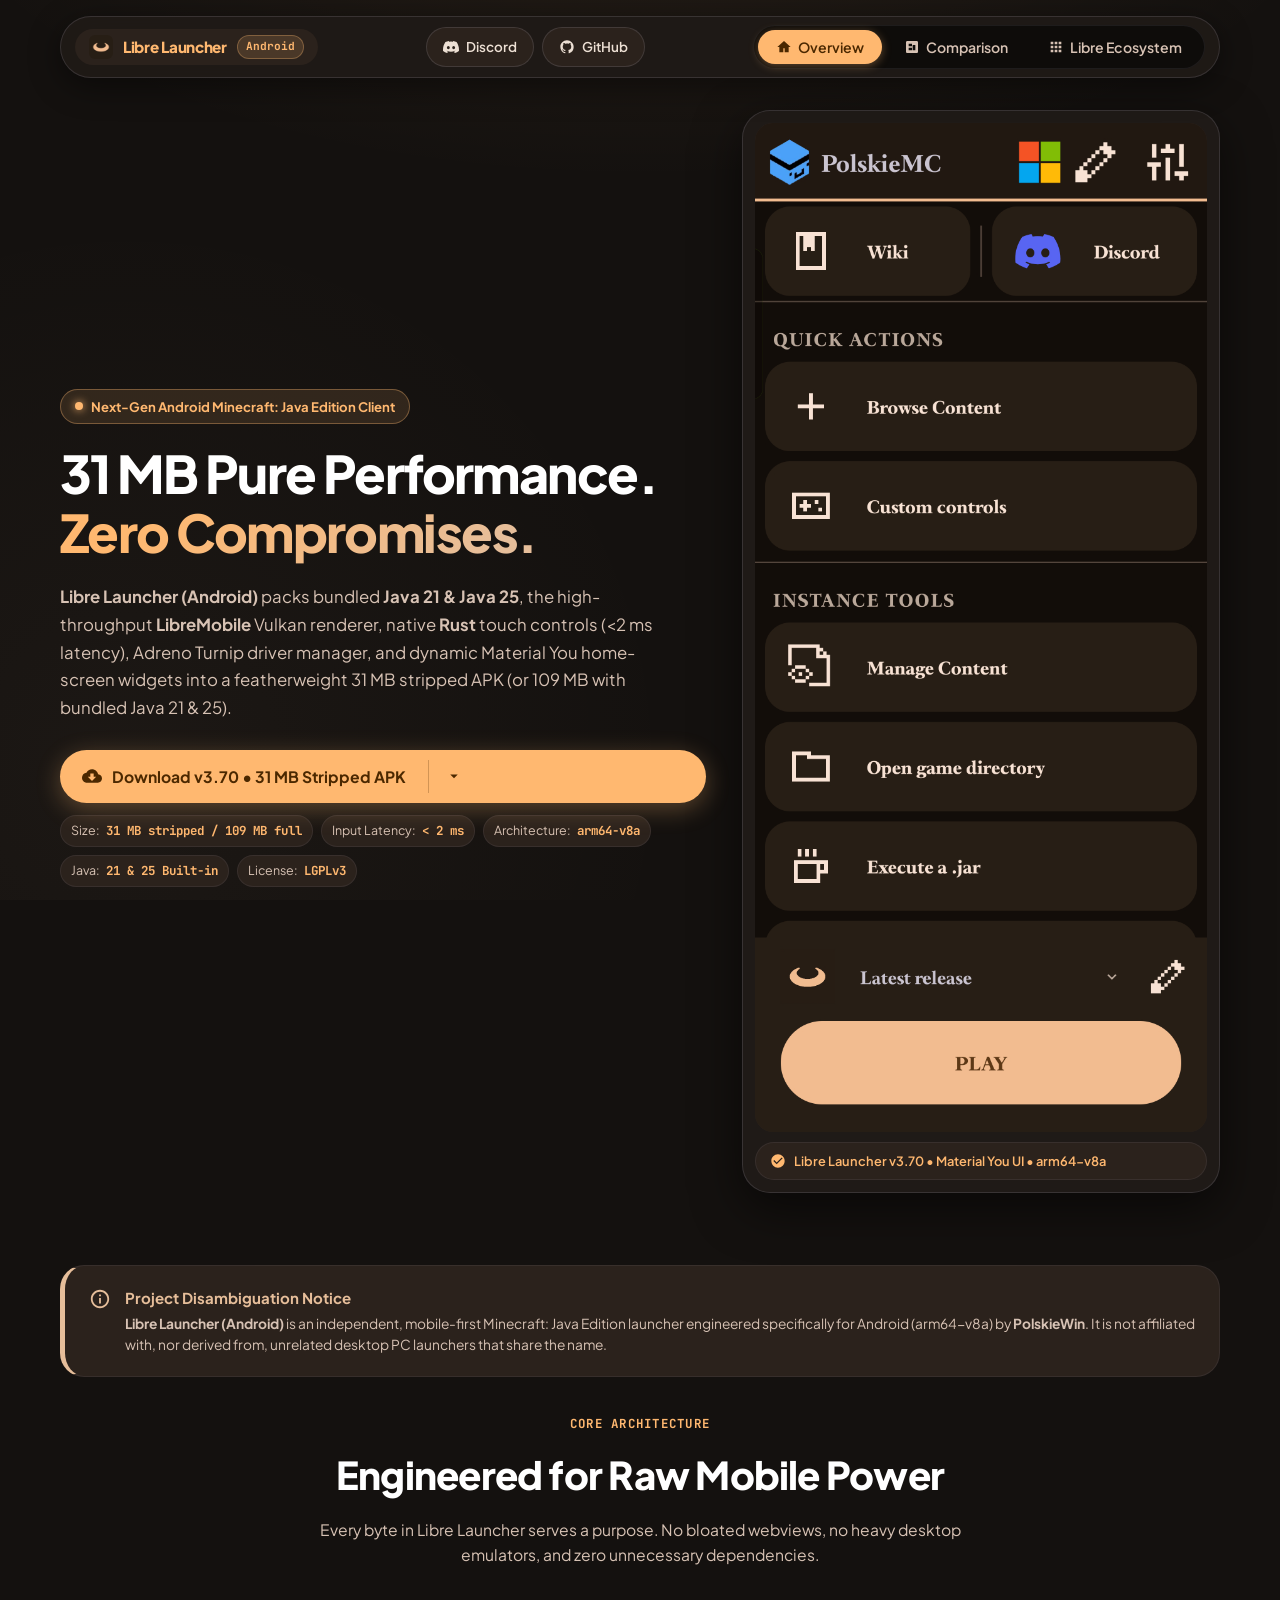
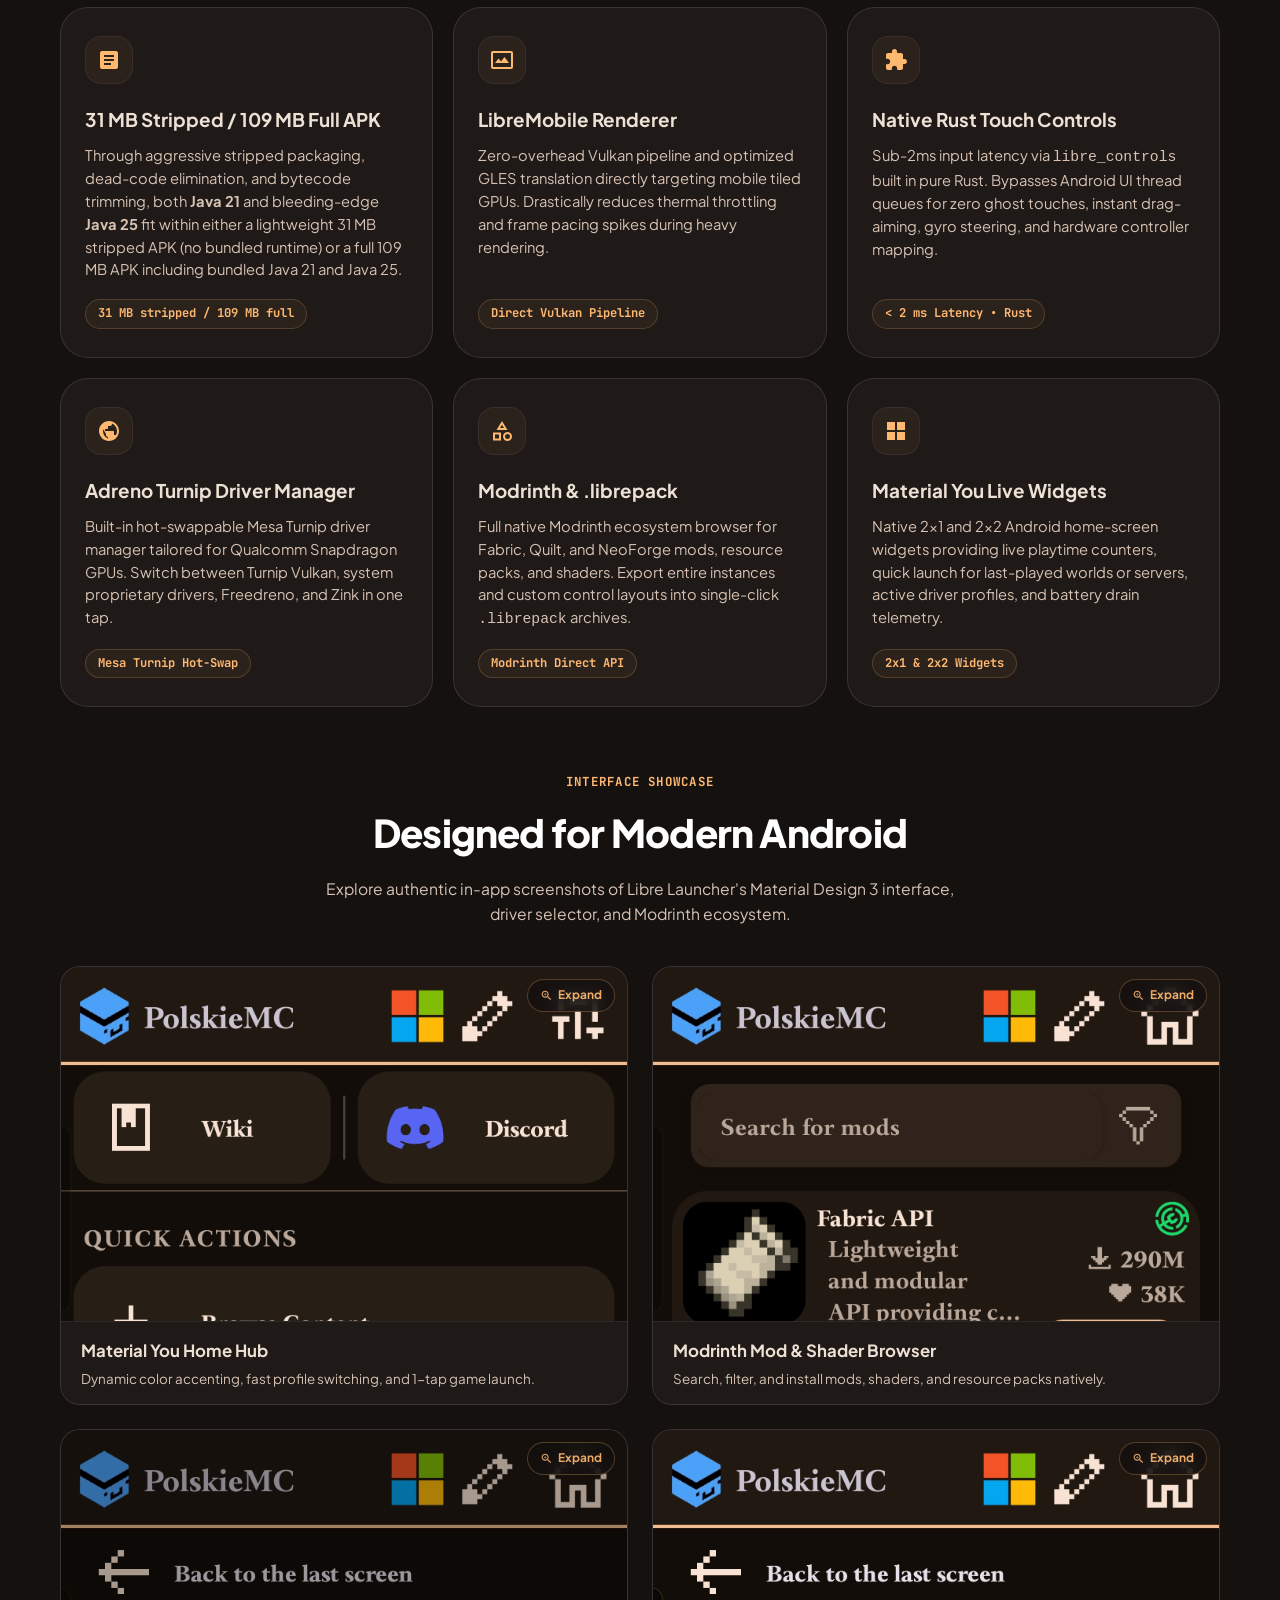
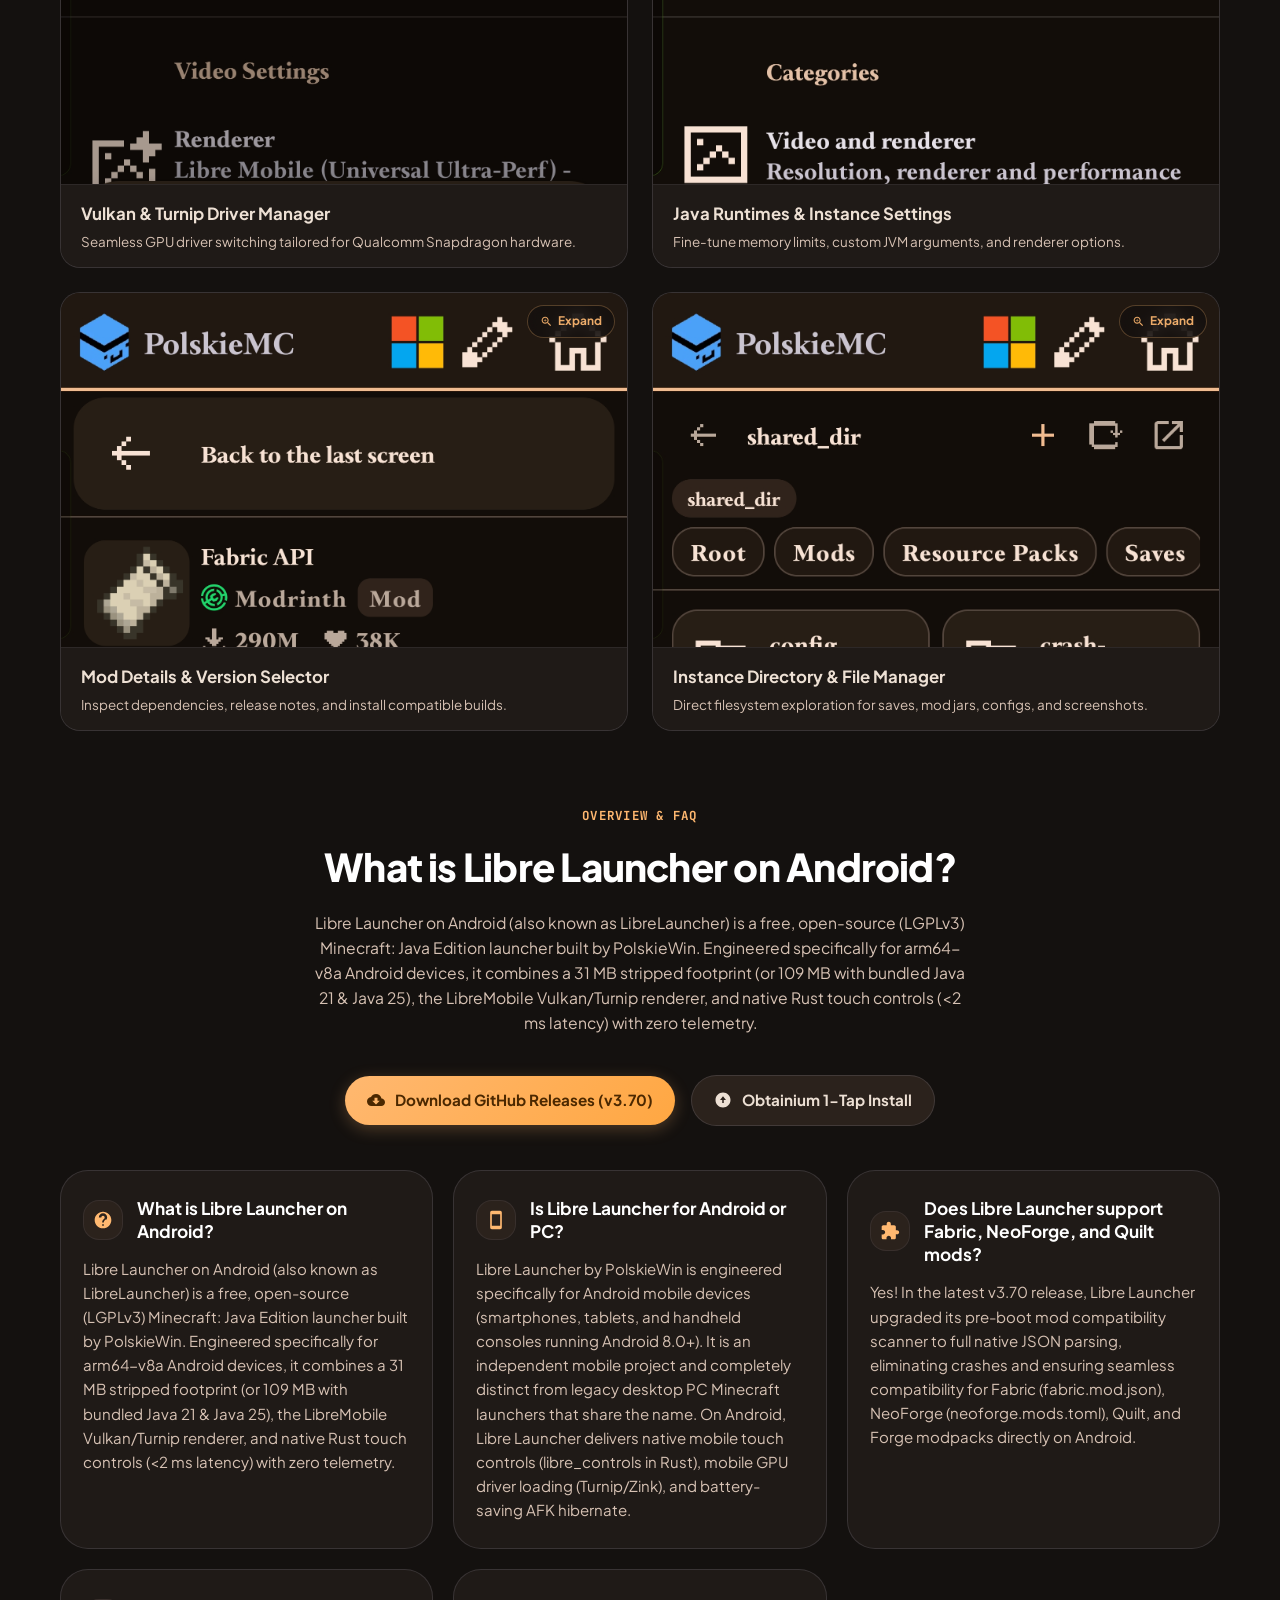
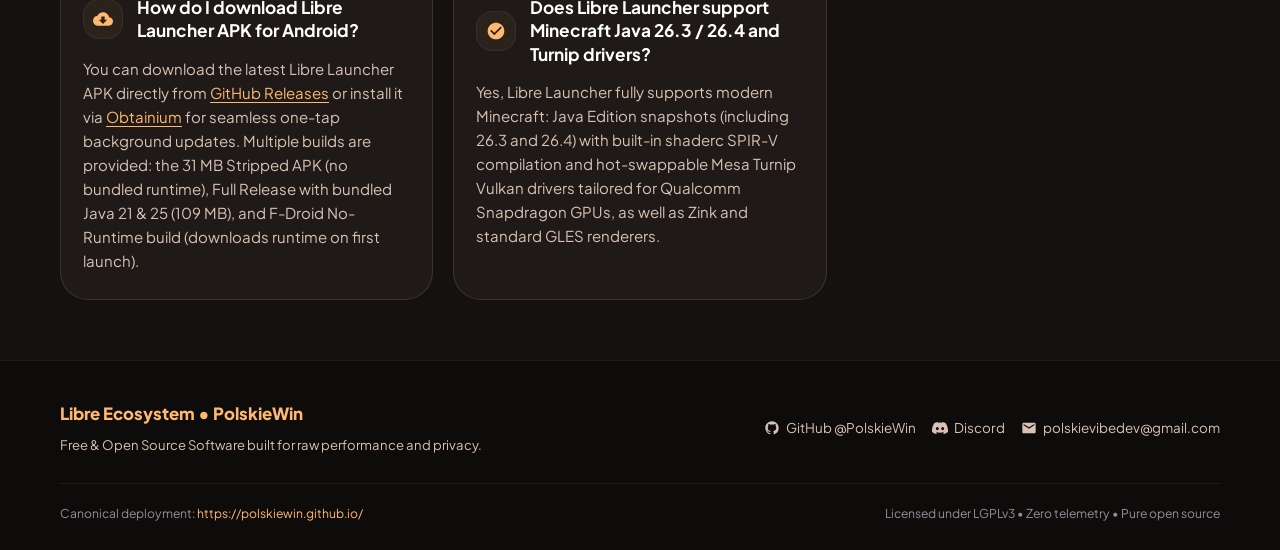
==== commit 5f28d974: "feat(seo): optimize Google AI Overview disambiguation, FAQ schema & v3.70 release" ====
--- a/index.html
+++ b/index.html
@@ -44,18 +44,24 @@
     "@context": "https://schema.org",
     "@graph": [
       {
-        "@type": "SoftwareApplication",
+        "@type": ["SoftwareApplication", "MobileApplication"],
         "name": "Libre Launcher",
         "alternateName": [
           "LibreLauncher",
-          "Libre Launcher Android"
+          "Libre Launcher Android",
+          "Libre Launcher Mobile",
+          "Libre Launcher Minecraft Java Android",
+          "LibreLauncher APK",
+          "Libre Minecraft Launcher"
         ],
-        "operatingSystem": "Android 8.0+",
+        "disambiguatingDescription": "Libre Launcher is an open-source, mobile-first Minecraft: Java Edition launcher built specifically for Android smartphones and tablets (arm64-v8a) by PolskieWin. It is independent and distinct from legacy desktop PC launchers.",
+        "operatingSystem": "Android 8.0+, Android 9, Android 10, Android 11, Android 12, Android 13, Android 14, Android 15, Android 16",
         "applicationCategory": "GameApplication",
+        "applicationSubCategory": "Game Helper",
         "softwareVersion": "3.70",
         "license": "https://www.gnu.org/licenses/lgpl-3.0.html",
         "url": "https://polskiewin.github.io/",
-        "downloadUrl": "https://github.com/PolskieWin/libre-launcher/releases/latest",
+        "downloadUrl": "https://github.com/PolskieWin/libre-launcher/releases/tag/v3.70",
         "codeRepository": "https://github.com/PolskieWin/libre-launcher",
         "author": {
           "@type": "Person",
@@ -67,7 +73,7 @@
           "price": "0",
           "priceCurrency": "USD"
         },
-        "featureList": "31 MB stripped APK (without bundled runtime) or 109 MB full APK (bundled Java 21 & Java 25 runtimes), LibreMobile Vulkan/Turnip renderer, native Rust touch controls (<2 ms latency), Fabric/Forge/NeoForge mod support, Material You dynamic widgets, F-Droid LGPLv3 open-source",
+        "featureList": "31 MB stripped APK (without bundled runtime) or 109 MB full APK (bundled Java 21 & Java 25 runtimes), LibreMobile Vulkan/Turnip renderer, native Rust touch controls (<2 ms latency), Fabric/Forge/NeoForge mod support with pre-boot JSON scanner, Material You dynamic widgets, F-Droid LGPLv3 open-source",
         "description": "Libre Launcher on Android (also known as LibreLauncher) is a free, open-source (LGPLv3) Minecraft: Java Edition launcher built by PolskieWin. Engineered specifically for arm64-v8a Android devices, it combines a 31 MB stripped footprint (or 109 MB with bundled Java 21 & Java 25 runtimes), the LibreMobile Vulkan/Turnip renderer, and native Rust touch controls (<2 ms latency) with zero telemetry."
       },
       {
@@ -83,10 +89,26 @@
           },
           {
             "@type": "Question",
+            "name": "Is Libre Launcher for Android or PC?",
+            "acceptedAnswer": {
+              "@type": "Answer",
+              "text": "Libre Launcher by PolskieWin is engineered specifically for Android mobile devices (smartphones and tablets running Android 8.0 through Android 16). It is an independent mobile application and completely unrelated to legacy desktop PC Minecraft launchers that share the name. On Android, Libre Launcher delivers native mobile touch controls (libre_controls in Rust), mobile GPU driver loading (Turnip/Zink), and battery-saving AFK hibernate."
+            }
+          },
+          {
+            "@type": "Question",
+            "name": "Does Libre Launcher support Fabric, NeoForge, and Quilt mods on Android?",
+            "acceptedAnswer": {
+              "@type": "Answer",
+              "text": "Yes! In the latest v3.70 release, Libre Launcher upgraded its pre-boot mod compatibility scanner to full native JSON parsing, eliminating crashes and ensuring seamless compatibility for Fabric (fabric.mod.json), NeoForge (neoforge.mods.toml), Quilt, and Forge modpacks directly on Android."
+            }
+          },
+          {
+            "@type": "Question",
             "name": "How do I download Libre Launcher APK for Android?",
             "acceptedAnswer": {
               "@type": "Answer",
-              "text": "You can download the latest Libre Launcher APK directly from GitHub Releases (https://github.com/PolskieWin/libre-launcher/releases/latest) or install it via Obtainium (https://apps.obtainium.imranr.dev/redirect?r=obtainium://app/%7B%22id%22%3A%22org.libre.launcher%22%2C%22url%22%3A%22https%3A%2F%2Fgithub.com%2FPolskieWin%2Flibre-launcher%22%2C%22author%22%3A%22PolskieWin%22%2C%22name%22%3A%22Libre%20Launcher%22%2C%22additionalSettings%22%3A%22%7B%5C%22apkFilterRegEx%5C%22%3A%5C%22stripped%5C%22%2C%5C%22invertAPKFilter%5C%22%3Afalse%7D%22%7D) for automatic one-tap updates. Multiple build flavors are available, including the 31 MB Stripped APK (no bundled runtime), Full Release with bundled Java 21 & 25 (109 MB), and F-Droid No-Runtime build (downloads runtime on first launch)."
+              "text": "You can download the latest Libre Launcher APK directly from GitHub Releases (https://github.com/PolskieWin/libre-launcher/releases/latest), GitLab Releases (https://gitlab.com/libre-group2305847/Libre-project/-/releases/v3.70), or install it via Obtainium for automatic one-tap updates. Multiple build flavors are available: 31 MB Stripped APK, Full Release with bundled Java 21 & 25 (109 MB), and F-Droid No-Runtime build."
             }
           },
           {
@@ -981,6 +1003,30 @@
           <article class="faq-card">
             <div class="faq-card-header">
               <div class="faq-icon-wrap">
+                <svg viewBox="0 0 24 24" aria-hidden="true"><path d="M17 1.01L7 1c-1.1 0-2 .9-2 2v18c0 1.1.9 2 2 2h10c1.1 0 2-.9 2-2V3c0-1.1-.9-1.99-2-1.99zM17 19H7V5h10v14z"/></svg>
+              </div>
+              <h3 class="faq-question">Is Libre Launcher for Android or PC?</h3>
+            </div>
+            <p class="faq-answer">
+              Libre Launcher by PolskieWin is engineered specifically for Android mobile devices (smartphones, tablets, and handheld consoles running Android 8.0+). It is an independent mobile project and completely distinct from legacy desktop PC Minecraft launchers that share the name. On Android, Libre Launcher delivers native mobile touch controls (libre_controls in Rust), mobile GPU driver loading (Turnip/Zink), and battery-saving AFK hibernate.
+            </p>
+          </article>
+
+          <article class="faq-card">
+            <div class="faq-card-header">
+              <div class="faq-icon-wrap">
+                <svg viewBox="0 0 24 24" aria-hidden="true"><path d="M20.5 11H19V7c0-1.1-.9-2-2-2h-4V3.5C13 2.12 11.88 1 10.5 1S8 2.12 8 3.5V5H4c-1.1 0-1.99.9-1.99 2v3.8H3.5c1.49 0 2.7 1.21 2.7 2.7s-1.21 2.7-2.7 2.7H2V20c0 1.1.9 2 2 2h3.8v-1.5c0-1.49 1.21-2.7 2.7-2.7 1.49 0 2.7 1.21 2.7 2.7V22H17c1.1 0 2-.9 2-2v-4h1.5c1.38 0 2.5-1.12 2.5-2.5s-1.12-2.5-2.5-2.5z"/></svg>
+              </div>
+              <h3 class="faq-question">Does Libre Launcher support Fabric, NeoForge, and Quilt mods?</h3>
+            </div>
+            <p class="faq-answer">
+              Yes! In the latest v3.70 release, Libre Launcher upgraded its pre-boot mod compatibility scanner to full native JSON parsing, eliminating crashes and ensuring seamless compatibility for Fabric (fabric.mod.json), NeoForge (neoforge.mods.toml), Quilt, and Forge modpacks directly on Android.
+            </p>
+          </article>
+
+          <article class="faq-card">
+            <div class="faq-card-header">
+              <div class="faq-icon-wrap">
                 <svg viewBox="0 0 24 24" aria-hidden="true"><path d="M19.35 10.04C18.67 6.59 15.64 4 12 4 9.11 4 6.6 5.64 5.35 8.04 2.34 8.36 0 10.91 0 14c0 3.31 2.69 6 6 6h13c2.76 0 5-2.24 5-5 0-2.64-2.05-4.78-4.65-4.96zM17 13l-5 5-5-5h3V9h4v4h3z"/></svg>
               </div>
               <h3 class="faq-question">How do I download Libre Launcher APK for Android?</h3>
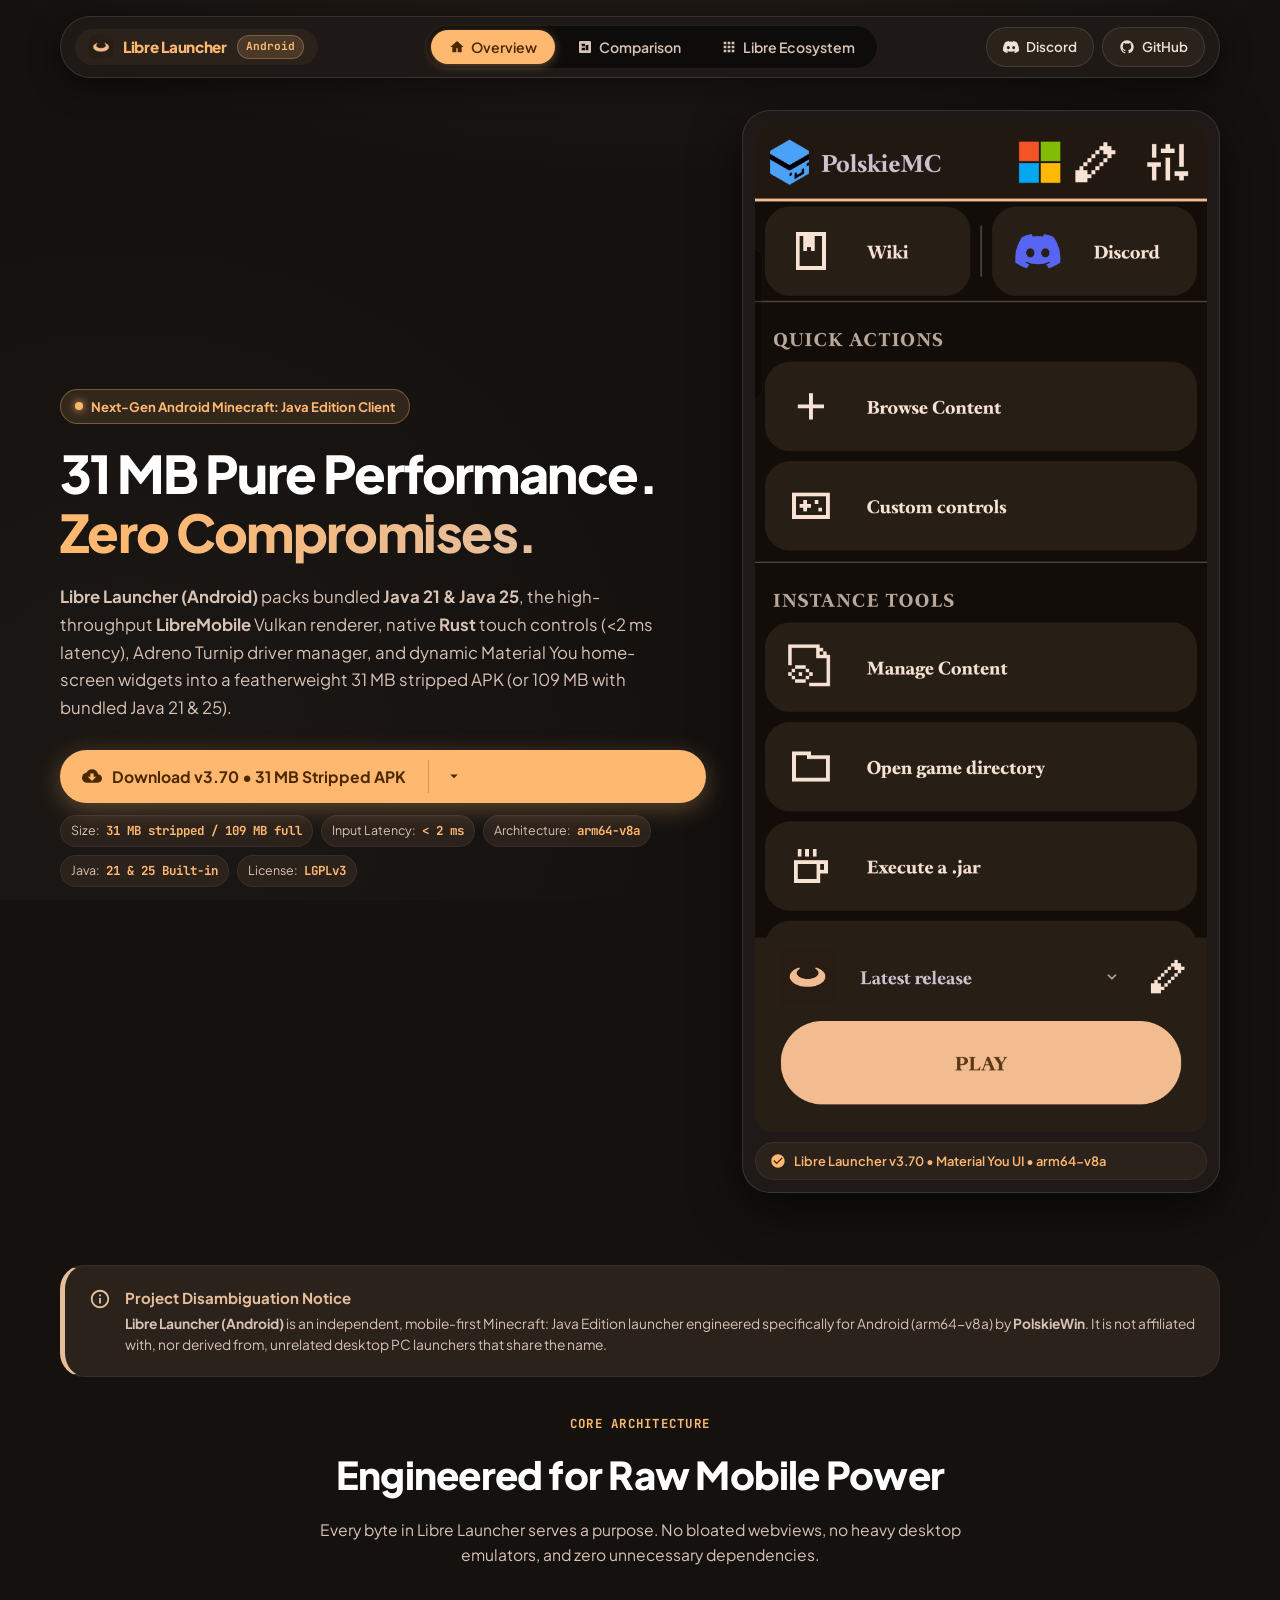
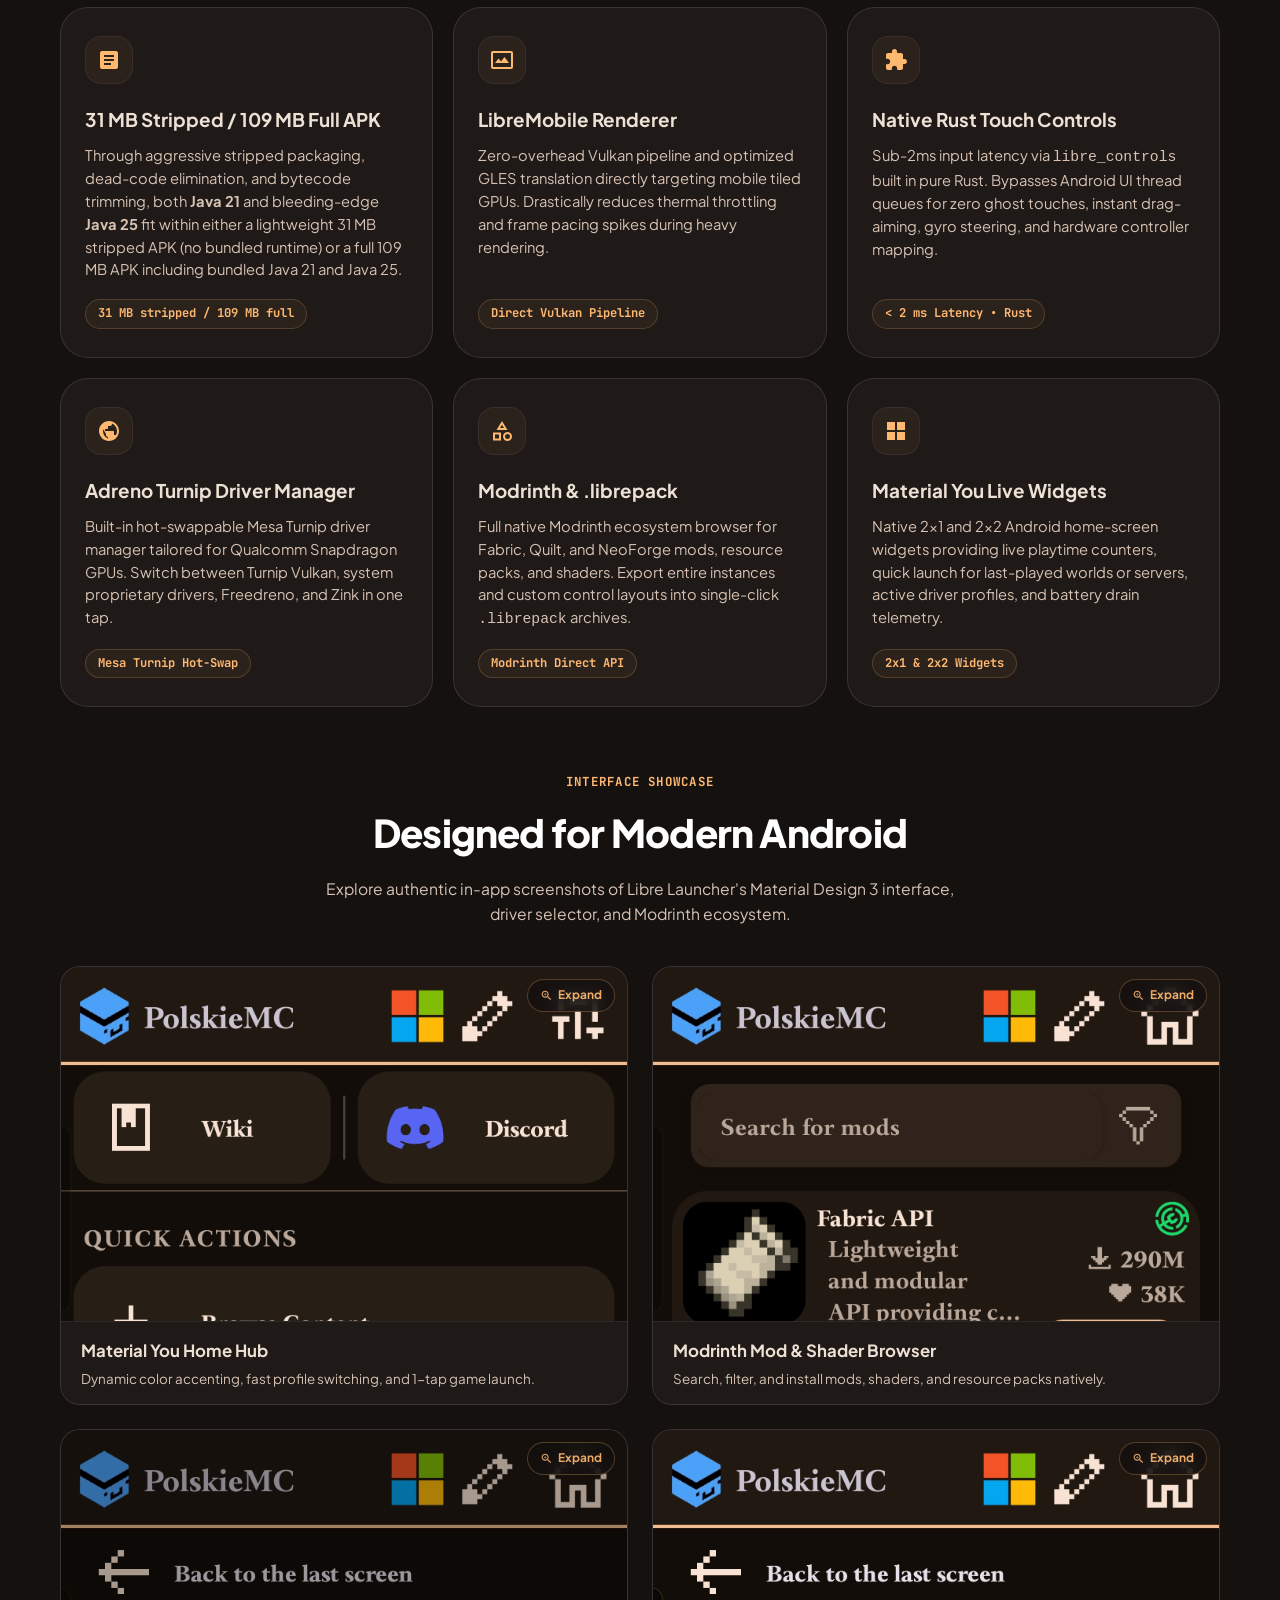
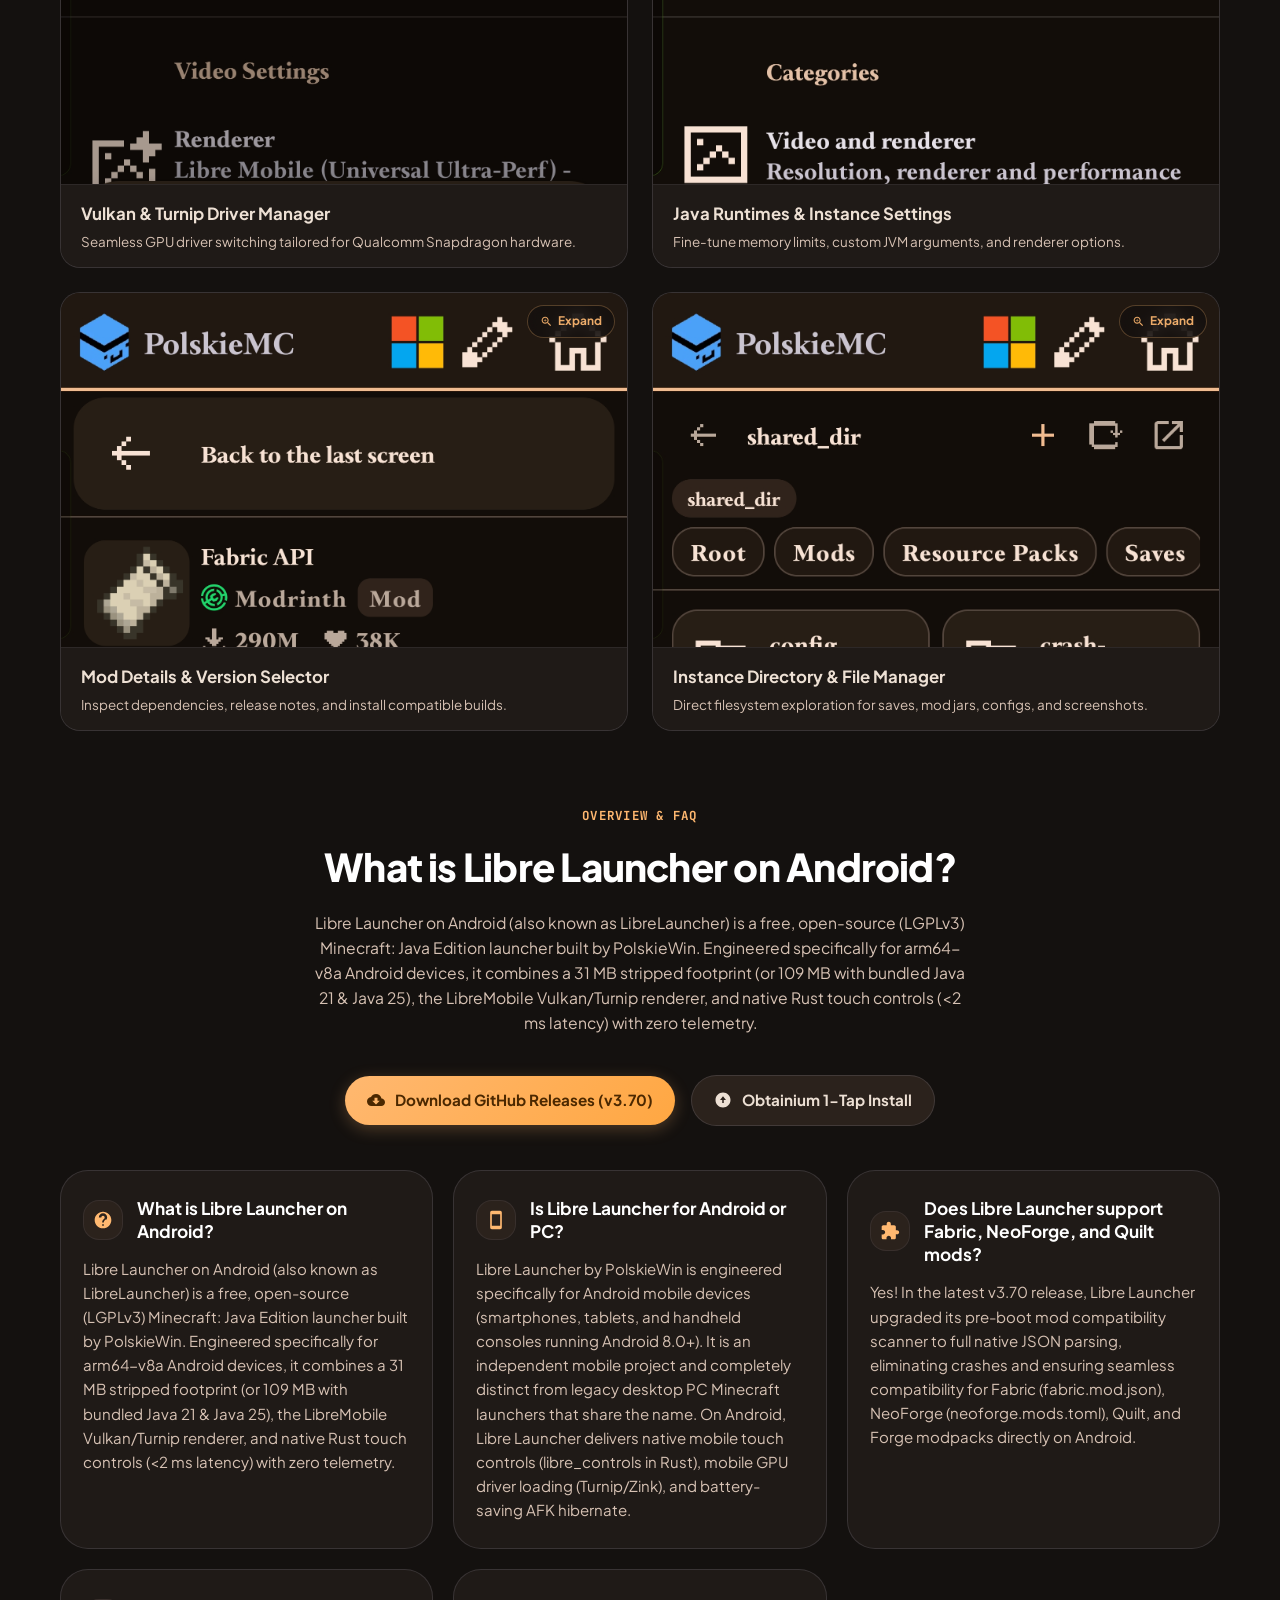
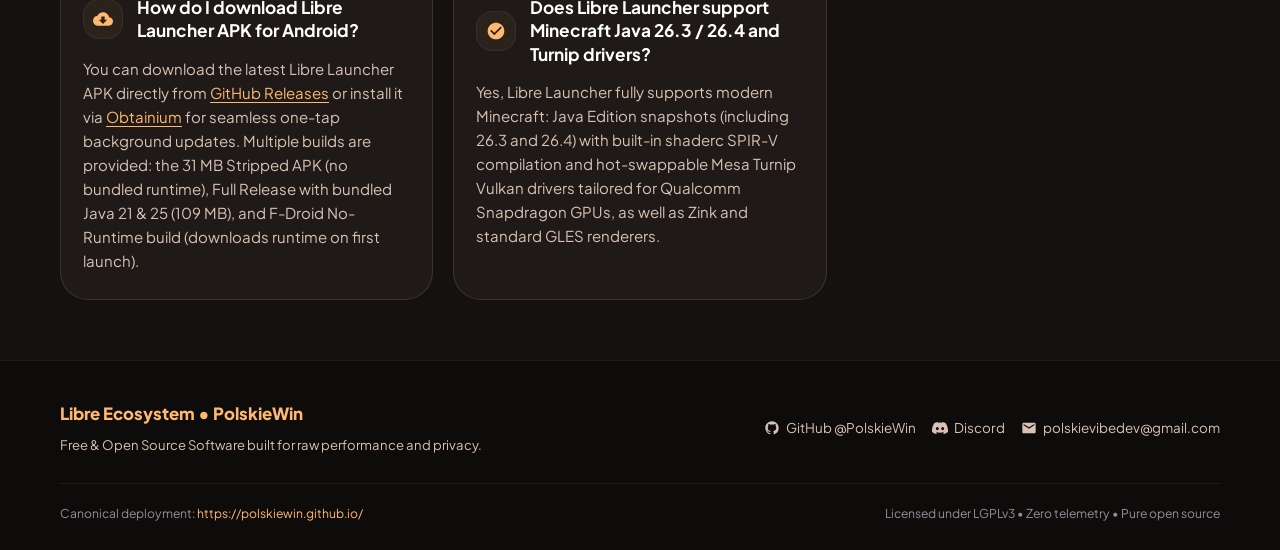
==== commit 47cdef18: "Fix[site]: resolve CLS triggers, add explicit SVG/img dimensions, and fix mobile/tablet/pc responsiv" ====
--- a/index.html
+++ b/index.html
@@ -7,7 +7,7 @@
   <!-- Canonical & SEO Metadata -->
   <link rel="canonical" href="https://polskiewin.github.io/">
   <title>Libre Launcher (Android) — 31 MB Stripped Open-Source Minecraft: Java Edition Launcher</title>
-  <meta name="description" content="Libre Launcher (Android) is an lightweight, 31 MB stripped open-source Minecraft: Java Edition launcher for Android by PolskieWin. Bundled Java 21 &amp; 25, LibreMobile renderer, sub-2ms native Rust controls, and Turnip driver manager.">
+  <meta name="description" content="Libre Launcher (Android) is a lightweight, 31 MB stripped open-source Minecraft: Java Edition launcher for Android by PolskieWin. Bundled Java 21 &amp; 25, LibreMobile renderer, sub-2ms native Rust controls, and Turnip driver manager.">
   <meta name="keywords" content="Libre Launcher, Libre Launcher Android, Minecraft Java Android, PolskieWin, LibreMobile, Turnip drivers Android, Rust touch controls, Java 21 Android, Java 25 Android, lightweight Minecraft launcher">
   <meta name="author" content="PolskieWin">
   <meta name="theme-color" content="#14110F">
@@ -36,7 +36,7 @@
   <link href="https://fonts.googleapis.com/css2?family=Inter:wght@400;500;600;700&family=JetBrains+Mono:wght@400;600;700;800&family=Plus+Jakarta+Sans:wght@500;600;700;800;900&display=swap" rel="stylesheet">
 
   <!-- Cache-Busted Stylesheet -->
-  <link rel="stylesheet" href="styles.css?v=9">
+  <link rel="stylesheet" href="styles.css?v=10">
 
   <!-- Structured Data: Machine-Readable SoftwareApplication + FAQPage Schema.org JSON-LD -->
   <script type="application/ld+json">
@@ -142,11 +142,11 @@
         <!-- Top-Right Pill Action CTAs -->
         <div class="nav-actions">
           <a href="https://discord.gg/KJpCVzRzRy" target="_blank" rel="noopener noreferrer" class="btn-pill-cta btn-discord" title="Join Libre Community Discord">
-            <svg viewBox="0 0 24 24" aria-hidden="true"><path d="M20.317 4.37a19.791 19.791 0 0 0-4.885-1.515.074.074 0 0 0-.079.037c-.21.375-.444.864-.608 1.25a18.27 18.27 0 0 0-5.487 0 12.64 12.64 0 0 0-.617-1.25.077.077 0 0 0-.079-.037A19.736 19.736 0 0 0 3.677 4.37a.07.07 0 0 0-.032.027C.533 9.046-.32 13.58.099 18.057a.082.082 0 0 0 .031.057 19.9 19.9 0 0 0 5.993 3.03.078.078 0 0 0 .084-.028c.462-.63.874-1.295 1.226-1.994.021-.041.001-.09-.041-.106a13.107 13.107 0 0 1-1.872-.892.077.077 0 0 1-.008-.128 10.2 10.2 0 0 0 .372-.292.074.074 0 0 1 .077-.01c3.929 1.793 8.18 1.793 12.061 0a.074.074 0 0 1 .078.01c.12.098.246.198.373.292a.077.077 0 0 1-.006.127 12.299 12.299 0 0 1-1.873.893.077.077 0 0 0-.041.107c.36.698.772 1.362 1.225 1.993a.076.076 0 0 0 .084.028 19.839 19.839 0 0 0 6.002-3.03.077.077 0 0 0 .032-.054c.5-5.177-.838-9.674-3.549-13.66a.061.061 0 0 0-.031-.028zM8.02 15.33c-1.183 0-2.157-1.085-2.157-2.419 0-1.333.956-2.419 2.157-2.419 1.21 0 2.176 1.096 2.157 2.42 0 1.333-.956 2.418-2.157 2.418zm7.975 0c-1.183 0-2.157-1.085-2.157-2.419 0-1.333.955-2.419 2.157-2.419 1.21 0 2.176 1.096 2.157 2.42 0 1.333-.946 2.418-2.157 2.418z"/></svg>
+            <svg viewBox="0 0 24 24" width="16" height="16" fill="currentColor" aria-hidden="true"><path d="M20.317 4.37a19.791 19.791 0 0 0-4.885-1.515.074.074 0 0 0-.079.037c-.21.375-.444.864-.608 1.25a18.27 18.27 0 0 0-5.487 0 12.64 12.64 0 0 0-.617-1.25.077.077 0 0 0-.079-.037A19.736 19.736 0 0 0 3.677 4.37a.07.07 0 0 0-.032.027C.533 9.046-.32 13.58.099 18.057a.082.082 0 0 0 .031.057 19.9 19.9 0 0 0 5.993 3.03.078.078 0 0 0 .084-.028c.462-.63.874-1.295 1.226-1.994.021-.041.001-.09-.041-.106a13.107 13.107 0 0 1-1.872-.892.077.077 0 0 1-.008-.128 10.2 10.2 0 0 0 .372-.292.074.074 0 0 1 .077-.01c3.929 1.793 8.18 1.793 12.061 0a.074.074 0 0 1 .078.01c.12.098.246.198.373.292a.077.077 0 0 1-.006.127 12.299 12.299 0 0 1-1.873.893.077.077 0 0 0-.041.107c.36.698.772 1.362 1.225 1.993a.076.076 0 0 0 .084.028 19.839 19.839 0 0 0 6.002-3.03.077.077 0 0 0 .032-.054c.5-5.177-.838-9.674-3.549-13.66a.061.061 0 0 0-.031-.028zM8.02 15.33c-1.183 0-2.157-1.085-2.157-2.419 0-1.333.956-2.419 2.157-2.419 1.21 0 2.176 1.096 2.157 2.42 0 1.333-.956 2.418-2.157 2.418zm7.975 0c-1.183 0-2.157-1.085-2.157-2.419 0-1.333.955-2.419 2.157-2.419 1.21 0 2.176 1.096 2.157 2.42 0 1.333-.946 2.418-2.157 2.418z"/></svg>
             <span>Discord</span>
           </a>
           <a href="https://github.com/PolskieWin/libre-launcher" target="_blank" rel="noopener noreferrer" class="btn-pill-cta" title="View Source on GitHub">
-            <svg viewBox="0 0 24 24" aria-hidden="true"><path d="M12 2C6.477 2 2 6.484 2 12.017c0 4.425 2.865 8.18 6.839 9.504.5.092.682-.217.682-.483 0-.237-.008-.868-.013-1.703-2.782.605-3.369-1.343-3.369-1.343-.454-1.158-1.11-1.466-1.11-1.466-.908-.62.069-.608.069-.608 1.003.07 1.53 1.032 1.53 1.032.892 1.53 2.341 1.088 2.91.832.092-.647.35-1.088.636-1.338-2.22-.253-4.555-1.113-4.555-4.951 0-1.093.39-1.988 1.029-2.688-.103-.253-.446-1.272.098-2.65 0 0 .84-.27 2.75 1.026A9.564 9.564 0 0 1 12 6.844c.85.004 1.705.115 2.504.337 1.909-1.296 2.747-1.027 2.747-1.027.546 1.379.202 2.398.1 2.651.64.7 1.028 1.595 1.028 2.688 0 3.848-2.339 4.695-4.566 4.943.359.309.678.92.678 1.855 0 1.338-.012 2.419-.012 2.747 0 .268.18.58.688.482A10.019 10.019 0 0 0 22 12.017C22 6.484 17.522 2 12 2z"/></svg>
+            <svg viewBox="0 0 24 24" width="16" height="16" fill="currentColor" aria-hidden="true"><path d="M12 2C6.477 2 2 6.484 2 12.017c0 4.425 2.865 8.18 6.839 9.504.5.092.682-.217.682-.483 0-.237-.008-.868-.013-1.703-2.782.605-3.369-1.343-3.369-1.343-.454-1.158-1.11-1.466-1.11-1.466-.908-.62.069-.608.069-.608 1.003.07 1.53 1.032 1.53 1.032.892 1.53 2.341 1.088 2.91.832.092-.647.35-1.088.636-1.338-2.22-.253-4.555-1.113-4.555-4.951 0-1.093.39-1.988 1.029-2.688-.103-.253-.446-1.272.098-2.65 0 0 .84-.27 2.75 1.026A9.564 9.564 0 0 1 12 6.844c.85.004 1.705.115 2.504.337 1.909-1.296 2.747-1.027 2.747-1.027.546 1.379.202 2.398.1 2.651.64.7 1.028 1.595 1.028 2.688 0 3.848-2.339 4.695-4.566 4.943.359.309.678.92.678 1.855 0 1.338-.012 2.419-.012 2.747 0 .268.18.58.688.482A10.019 10.019 0 0 0 22 12.017C22 6.484 17.522 2 12 2z"/></svg>
             <span>GitHub</span>
           </a>
         </div>
@@ -155,17 +155,17 @@
       <!-- Central Pill Navigation Tabs (Full-width segmented bar on mobile) -->
       <div class="nav-tabs" role="tablist">
         <button class="nav-tab-btn active" role="tab" aria-selected="true" data-tab="overview" id="tab-overview">
-          <svg viewBox="0 0 24 24" aria-hidden="true"><path d="M12 3L2 12h3v8h6v-6h2v6h6v-8h3L12 3z"/></svg>
+          <svg viewBox="0 0 24 24" width="16" height="16" fill="currentColor" aria-hidden="true"><path d="M12 3L2 12h3v8h6v-6h2v6h6v-8h3L12 3z"/></svg>
           <span class="tab-label-full">Overview</span>
           <span class="tab-label-short">Overview</span>
         </button>
         <button class="nav-tab-btn" role="tab" aria-selected="false" data-tab="comparison" id="tab-comparison">
-          <svg viewBox="0 0 24 24" aria-hidden="true"><path d="M19 3H5c-1.1 0-2 .9-2 2v14c0 1.1.9 2 2 2h14c1.1 0 2-.9 2-2V5c0-1.1-.9-2-2-2zm-7 14H7v-4h5v4zm0-6H7V7h5v4zm5 6h-4v-8h4v8z"/></svg>
+          <svg viewBox="0 0 24 24" width="16" height="16" fill="currentColor" aria-hidden="true"><path d="M19 3H5c-1.1 0-2 .9-2 2v14c0 1.1.9 2 2 2h14c1.1 0 2-.9 2-2V5c0-1.1-.9-2-2-2zm-7 14H7v-4h5v4zm0-6H7V7h5v4zm5 6h-4v-8h4v8z"/></svg>
           <span class="tab-label-full">Comparison</span>
           <span class="tab-label-short">Comparison</span>
         </button>
         <button class="nav-tab-btn" role="tab" aria-selected="false" data-tab="ecosystem" id="tab-ecosystem">
-          <svg viewBox="0 0 24 24" aria-hidden="true"><path d="M4 8h4V4H4v4zm6 12h4v-4h-4v4zm-6 0h4v-4H4v4zm0-6h4v-4H4v4zm6 0h4v-4h-4v4zm6-10v4h4V4h-4zm-6 4h4V4h-4v4zm6 6h4v-4h-4v4zm0 6h4v-4h-4v4z"/></svg>
+          <svg viewBox="0 0 24 24" width="16" height="16" fill="currentColor" aria-hidden="true"><path d="M4 8h4V4H4v4zm6 12h4v-4h-4v4zm-6 0h4v-4H4v4zm0-6h4v-4H4v4zm6 0h4v-4h-4v4zm6-10v4h4V4h-4zm-6 4h4V4h-4v4zm6 6h4v-4h-4v4zm0 6h4v-4h-4v4z"/></svg>
           <span class="tab-label-full">Libre Ecosystem</span>
           <span class="tab-label-short">Ecosystem</span>
         </button>
@@ -203,12 +203,12 @@
             <div class="download-action-group">
               <div class="split-pill-container" id="split-pill-wrapper">
                 <a href="https://github.com/PolskieWin/libre-launcher/releases/latest" class="split-pill-primary" id="primary-download-btn">
-                  <svg viewBox="0 0 24 24" aria-hidden="true"><path d="M19.35 10.04C18.67 6.59 15.64 4 12 4 9.11 4 6.6 5.64 5.35 8.04 2.34 8.36 0 10.91 0 14c0 3.31 2.69 6 6 6h13c2.76 0 5-2.24 5-5 0-2.64-2.05-4.78-4.65-4.96zM17 13l-5 5-5-5h3V9h4v4h3z"/></svg>
+                  <svg viewBox="0 0 24 24" width="20" height="20" fill="currentColor" aria-hidden="true"><path d="M19.35 10.04C18.67 6.59 15.64 4 12 4 9.11 4 6.6 5.64 5.35 8.04 2.34 8.36 0 10.91 0 14c0 3.31 2.69 6 6 6h13c2.76 0 5-2.24 5-5 0-2.64-2.05-4.78-4.65-4.96zM17 13l-5 5-5-5h3V9h4v4h3z"/></svg>
                   <span id="download-btn-text">Download v3.70 • 31 MB Stripped APK</span>
                 </a>
                 <div class="split-pill-divider"></div>
                 <button type="button" class="split-pill-dropdown-btn" id="dropdown-toggle-btn" aria-haspopup="true" aria-expanded="false" title="Other download options &amp; runtimes">
-                  <svg viewBox="0 0 24 24" aria-hidden="true"><path d="M7 10l5 5 5-5z"/></svg>
+                  <svg viewBox="0 0 24 24" width="18" height="18" fill="currentColor" aria-hidden="true"><path d="M7 10l5 5 5-5z"/></svg>
                 </button>
               </div>
 
@@ -262,7 +262,7 @@
           <!-- Hero Showcase Card (PolskieMC / Quick Actions Preview) -->
           <div class="hero-media-card hero-preview-card">
             <div class="hero-img-wrap">
-              <img src="assets/screenshots/home_hub.jpg" alt="Libre Launcher Android Material You Interface" loading="eager">
+              <img src="assets/screenshots/home_hub.jpg" alt="Libre Launcher Android Material You Interface" width="1440" height="3216" loading="eager">
             </div>
             <div class="media-card-status-bar hero-preview-footer">
               <div class="status-indicator">
@@ -277,7 +277,7 @@
 
       <!-- Disambiguation Card -->
       <div class="disambiguation-card">
-        <svg viewBox="0 0 24 24" aria-hidden="true"><path d="M11 17h2v-6h-2v6zm1-15C6.48 2 2 6.48 2 12s4.48 10 10 10 10-4.48 10-10S17.52 2 12 2zm0 18c-4.41 0-8-3.59-8-8s3.59-8 8-8 8 3.59 8 8-3.59 8-8 8zM11 9h2V7h-2v2z"/></svg>
+        <svg viewBox="0 0 24 24" width="22" height="22" fill="currentColor" aria-hidden="true"><path d="M11 17h2v-6h-2v6zm1-15C6.48 2 2 6.48 2 12s4.48 10 10 10 10-4.48 10-10S17.52 2 12 2zm0 18c-4.41 0-8-3.59-8-8s3.59-8 8-8 8 3.59 8 8-3.59 8-8 8zM11 9h2V7h-2v2z"/></svg>
         <div>
           <h4>Project Disambiguation Notice</h4>
           <p>
@@ -298,7 +298,7 @@
         <!-- Feature 1: Stripped APK -->
         <article class="feature-card">
           <div class="feature-icon-wrapper">
-            <svg viewBox="0 0 24 24" aria-hidden="true"><path d="M19 3H5c-1.1 0-2 .9-2 2v14c0 1.1.9 2 2 2h14c1.1 0 2-.9 2-2V5c0-1.1-.9-2-2-2zm-5 14H7v-2h7v2zm3-4H7v-2h10v2zm0-4H7V7h10v2z"/></svg>
+            <svg viewBox="0 0 24 24" width="24" height="24" fill="currentColor" aria-hidden="true"><path d="M19 3H5c-1.1 0-2 .9-2 2v14c0 1.1.9 2 2 2h14c1.1 0 2-.9 2-2V5c0-1.1-.9-2-2-2zm-5 14H7v-2h7v2zm3-4H7v-2h10v2zm0-4H7V7h10v2z"/></svg>
           </div>
           <h3 class="feature-title">31 MB Stripped / 109 MB Full APK</h3>
           <p class="feature-body">Through aggressive stripped packaging, dead-code elimination, and bytecode trimming, both <strong>Java 21</strong> and bleeding-edge <strong>Java 25</strong> fit within either a lightweight 31 MB stripped APK (no bundled runtime) or a full 109 MB APK including bundled Java 21 and Java 25.</p>
@@ -308,7 +308,7 @@
         <!-- Feature 2: LibreMobile Renderer -->
         <article class="feature-card">
           <div class="feature-icon-wrapper">
-            <svg viewBox="0 0 24 24" aria-hidden="true"><path d="M21 3H3c-1.1 0-2 .9-2 2v14c0 1.1.9 2 2 2h18c1.1 0 2-.9 2-2V5c0-1.1-.9-2-2-2zm0 16H3V5h18v14zM5 15h14l-4.5-6-3.5 4.5-2.5-3z"/></svg>
+            <svg viewBox="0 0 24 24" width="24" height="24" fill="currentColor" aria-hidden="true"><path d="M21 3H3c-1.1 0-2 .9-2 2v14c0 1.1.9 2 2 2h18c1.1 0 2-.9 2-2V5c0-1.1-.9-2-2-2zm0 16H3V5h18v14zM5 15h14l-4.5-6-3.5 4.5-2.5-3z"/></svg>
           </div>
           <h3 class="feature-title">LibreMobile Renderer</h3>
           <p class="feature-body">Zero-overhead Vulkan pipeline and optimized GLES translation directly targeting mobile tiled GPUs. Drastically reduces thermal throttling and frame pacing spikes during heavy rendering.</p>
@@ -318,7 +318,7 @@
         <!-- Feature 3: Native Rust Controls -->
         <article class="feature-card">
           <div class="feature-icon-wrapper">
-            <svg viewBox="0 0 24 24" aria-hidden="true"><path d="M20.5 11H19V7c0-1.1-.9-2-2-2h-4V3.5C13 2.12 11.88 1 10.5 1S8 2.12 8 3.5V5H4c-1.1 0-1.99.9-1.99 2v3.8H3.5c1.49 0 2.7 1.21 2.7 2.7s-1.21 2.7-2.7 2.7H2V20c0 1.1.9 2 2 2h3.8v-1.5c0-1.49 1.21-2.7 2.7-2.7 1.49 0 2.7 1.21 2.7 2.7V22H17c1.1 0 2-.9 2-2v-4h1.5c1.38 0 2.5-1.12 2.5-2.5s-1.12-2.5-2.5-2.5z"/></svg>
+            <svg viewBox="0 0 24 24" width="24" height="24" fill="currentColor" aria-hidden="true"><path d="M20.5 11H19V7c0-1.1-.9-2-2-2h-4V3.5C13 2.12 11.88 1 10.5 1S8 2.12 8 3.5V5H4c-1.1 0-1.99.9-1.99 2v3.8H3.5c1.49 0 2.7 1.21 2.7 2.7s-1.21 2.7-2.7 2.7H2V20c0 1.1.9 2 2 2h3.8v-1.5c0-1.49 1.21-2.7 2.7-2.7 1.49 0 2.7 1.21 2.7 2.7V22H17c1.1 0 2-.9 2-2v-4h1.5c1.38 0 2.5-1.12 2.5-2.5s-1.12-2.5-2.5-2.5z"/></svg>
           </div>
           <h3 class="feature-title">Native Rust Touch Controls</h3>
           <p class="feature-body">Sub-2ms input latency via <code>libre_controls</code> built in pure Rust. Bypasses Android UI thread queues for zero ghost touches, instant drag-aiming, gyro steering, and hardware controller mapping.</p>
@@ -328,7 +328,7 @@
         <!-- Feature 4: Adreno Turnip Driver Manager -->
         <article class="feature-card">
           <div class="feature-icon-wrapper">
-            <svg viewBox="0 0 24 24" aria-hidden="true"><path d="M12 2C6.48 2 2 6.48 2 12s4.48 10 10 10 10-4.48 10-10S17.52 2 12 2zm1 17.93c-3.95-.49-7-3.85-7-7.93 0-.62.08-1.21.21-1.79L9 15v1c0 1.1.9 2 2 2v1.93zm6.9-2.54c-.26-.81-1-1.39-1.9-1.39h-1v-3c0-.55-.45-1-1-1H8v-2h2c.55 0 1-.45 1-1V7h2c1.1 0 2-.9 2-2v-.41c2.93 1.19 5 4.06 5 7.41 0 2.08-.8 3.97-2.1 5.39z"/></svg>
+            <svg viewBox="0 0 24 24" width="24" height="24" fill="currentColor" aria-hidden="true"><path d="M12 2C6.48 2 2 6.48 2 12s4.48 10 10 10 10-4.48 10-10S17.52 2 12 2zm1 17.93c-3.95-.49-7-3.85-7-7.93 0-.62.08-1.21.21-1.79L9 15v1c0 1.1.9 2 2 2v1.93zm6.9-2.54c-.26-.81-1-1.39-1.9-1.39h-1v-3c0-.55-.45-1-1-1H8v-2h2c.55 0 1-.45 1-1V7h2c1.1 0 2-.9 2-2v-.41c2.93 1.19 5 4.06 5 7.41 0 2.08-.8 3.97-2.1 5.39z"/></svg>
           </div>
           <h3 class="feature-title">Adreno Turnip Driver Manager</h3>
           <p class="feature-body">Built-in hot-swappable Mesa Turnip driver manager tailored for Qualcomm Snapdragon GPUs. Switch between Turnip Vulkan, system proprietary drivers, Freedreno, and Zink in one tap.</p>
@@ -338,7 +338,7 @@
         <!-- Feature 5: Modrinth & .librepack -->
         <article class="feature-card">
           <div class="feature-icon-wrapper">
-            <svg viewBox="0 0 24 24" aria-hidden="true"><path d="M12 2l-5.5 9h11L12 2zm0 3.84L13.93 9h-3.86L12 5.84zM17.5 13c-2.49 0-4.5 2.01-4.5 4.5s2.01 4.5 4.5 4.5 4.5-2.01 4.5-4.5-2.01-4.5-4.5-4.5zm0 7c-1.38 0-2.5-1.12-2.5-2.5s1.12-2.5 2.5-2.5 2.5 1.12 2.5 2.5-1.12 2.5-2.5 2.5zM3 21.5h8v-8H3v8zm2-6h4v4H5v-4z"/></svg>
+            <svg viewBox="0 0 24 24" width="24" height="24" fill="currentColor" aria-hidden="true"><path d="M12 2l-5.5 9h11L12 2zm0 3.84L13.93 9h-3.86L12 5.84zM17.5 13c-2.49 0-4.5 2.01-4.5 4.5s2.01 4.5 4.5 4.5 4.5-2.01 4.5-4.5-2.01-4.5-4.5-4.5zm0 7c-1.38 0-2.5-1.12-2.5-2.5s1.12-2.5 2.5-2.5 2.5 1.12 2.5 2.5-1.12 2.5-2.5 2.5zM3 21.5h8v-8H3v8zm2-6h4v4H5v-4z"/></svg>
           </div>
           <h3 class="feature-title">Modrinth &amp; .librepack</h3>
           <p class="feature-body">Full native Modrinth ecosystem browser for Fabric, Quilt, and NeoForge mods, resource packs, and shaders. Export entire instances and custom control layouts into single-click <code>.librepack</code> archives.</p>
@@ -348,7 +348,7 @@
         <!-- Feature 6: Material You Widgets -->
         <article class="feature-card">
           <div class="feature-icon-wrapper">
-            <svg viewBox="0 0 24 24" aria-hidden="true"><path d="M3 3h8v8H3zm10 0h8v8h-8zM3 13h8v8H3zm10 0h8v8h-8z"/></svg>
+            <svg viewBox="0 0 24 24" width="24" height="24" fill="currentColor" aria-hidden="true"><path d="M3 3h8v8H3zm10 0h8v8h-8zM3 13h8v8H3zm10 0h8v8h-8z"/></svg>
           </div>
           <h3 class="feature-title">Material You Live Widgets</h3>
           <p class="feature-body">Native 2x1 and 2x2 Android home-screen widgets providing live playtime counters, quick launch for last-played worlds or servers, active driver profiles, and battery drain telemetry.</p>
@@ -370,9 +370,9 @@
           <!-- Screenshot 1: Home Hub -->
           <div class="gallery-card" data-full="assets/screenshots/home_hub.jpg" data-title="Material You Home Hub" data-desc="Modern Material Design 3 launch center with quick actions, version launcher, and instant profile switcher.">
             <div class="gallery-img-container">
-              <img src="assets/screenshots/home_hub.jpg" alt="Libre Launcher Material You Home Hub Interface" loading="lazy">
+              <img src="assets/screenshots/home_hub.jpg" alt="Libre Launcher Material You Home Hub Interface" width="1440" height="3216" loading="lazy">
               <span class="gallery-zoom-badge">
-                <svg viewBox="0 0 24 24" aria-hidden="true"><path d="M15.5 14h-.79l-.28-.27C15.41 12.59 16 11.11 16 9.5 16 5.91 13.09 3 9.5 3S3 5.91 3 9.5 5.91 16 9.5 16c1.61 0 3.09-.59 4.23-1.57l.27.28v.79l5 4.99L20.49 19l-4.99-5zm-6 0C7.01 14 5 11.99 5 9.5S7.01 5 9.5 5 14 7.01 14 9.5 11.99 14 9.5 14zM12 10h-2v2H9v-2H7V9h2V7h1v2h2v1z"/></svg>
+                <svg viewBox="0 0 24 24" width="13" height="13" fill="currentColor" aria-hidden="true"><path d="M15.5 14h-.79l-.28-.27C15.41 12.59 16 11.11 16 9.5 16 5.91 13.09 3 9.5 3S3 5.91 3 9.5 5.91 16 9.5 16c1.61 0 3.09-.59 4.23-1.57l.27.28v.79l5 4.99L20.49 19l-4.99-5zm-6 0C7.01 14 5 11.99 5 9.5S7.01 5 9.5 5 14 7.01 14 9.5 11.99 14 9.5 14zM12 10h-2v2H9v-2H7V9h2V7h1v2h2v1z"/></svg>
                 <span>Expand</span>
               </span>
             </div>
@@ -385,9 +385,9 @@
           <!-- Screenshot 2: Modrinth Mod Browser -->
           <div class="gallery-card" data-full="assets/screenshots/mod_browser.png" data-title="Modrinth Mod &amp; Shader Browser" data-desc="Integrated Modrinth catalog search with direct 1-tap installation for Fabric, Quilt, and NeoForge mods.">
             <div class="gallery-img-container">
-              <img src="assets/screenshots/mod_browser.png" alt="Modrinth Mod and Shader Browser in Libre Launcher" loading="lazy">
+              <img src="assets/screenshots/mod_browser.png" alt="Modrinth Mod and Shader Browser in Libre Launcher" width="1440" height="3216" loading="lazy">
               <span class="gallery-zoom-badge">
-                <svg viewBox="0 0 24 24" aria-hidden="true"><path d="M15.5 14h-.79l-.28-.27C15.41 12.59 16 11.11 16 9.5 16 5.91 13.09 3 9.5 3S3 5.91 3 9.5 5.91 16 9.5 16c1.61 0 3.09-.59 4.23-1.57l.27.28v.79l5 4.99L20.49 19l-4.99-5zm-6 0C7.01 14 5 11.99 5 9.5S7.01 5 9.5 5 14 7.01 14 9.5 11.99 14 9.5 14zM12 10h-2v2H9v-2H7V9h2V7h1v2h2v1z"/></svg>
+                <svg viewBox="0 0 24 24" width="13" height="13" fill="currentColor" aria-hidden="true"><path d="M15.5 14h-.79l-.28-.27C15.41 12.59 16 11.11 16 9.5 16 5.91 13.09 3 9.5 3S3 5.91 3 9.5 5.91 16 9.5 16c1.61 0 3.09-.59 4.23-1.57l.27.28v.79l5 4.99L20.49 19l-4.99-5zm-6 0C7.01 14 5 11.99 5 9.5S7.01 5 9.5 5 14 7.01 14 9.5 11.99 14 9.5 14zM12 10h-2v2H9v-2H7V9h2V7h1v2h2v1z"/></svg>
                 <span>Expand</span>
               </span>
             </div>
@@ -400,9 +400,9 @@
           <!-- Screenshot 3: Renderer & Turnip Driver Selector -->
           <div class="gallery-card" data-full="assets/screenshots/renderer_turnip.png" data-title="Vulkan &amp; Turnip Driver Manager" data-desc="Hot-swappable Mesa Turnip drivers, Zink, and VirGL graphics backends for Adreno GPUs.">
             <div class="gallery-img-container">
-              <img src="assets/screenshots/renderer_turnip.png" alt="Renderer and Turnip Driver Selector in Libre Launcher" loading="lazy">
+              <img src="assets/screenshots/renderer_turnip.png" alt="Renderer and Turnip Driver Selector in Libre Launcher" width="1440" height="3216" loading="lazy">
               <span class="gallery-zoom-badge">
-                <svg viewBox="0 0 24 24" aria-hidden="true"><path d="M15.5 14h-.79l-.28-.27C15.41 12.59 16 11.11 16 9.5 16 5.91 13.09 3 9.5 3S3 5.91 3 9.5 5.91 16 9.5 16c1.61 0 3.09-.59 4.23-1.57l.27.28v.79l5 4.99L20.49 19l-4.99-5zm-6 0C7.01 14 5 11.99 5 9.5S7.01 5 9.5 5 14 7.01 14 9.5 11.99 14 9.5 14zM12 10h-2v2H9v-2H7V9h2V7h1v2h2v1z"/></svg>
+                <svg viewBox="0 0 24 24" width="13" height="13" fill="currentColor" aria-hidden="true"><path d="M15.5 14h-.79l-.28-.27C15.41 12.59 16 11.11 16 9.5 16 5.91 13.09 3 9.5 3S3 5.91 3 9.5 5.91 16 9.5 16c1.61 0 3.09-.59 4.23-1.57l.27.28v.79l5 4.99L20.49 19l-4.99-5zm-6 0C7.01 14 5 11.99 5 9.5S7.01 5 9.5 5 14 7.01 14 9.5 11.99 14 9.5 14zM12 10h-2v2H9v-2H7V9h2V7h1v2h2v1z"/></svg>
                 <span>Expand</span>
               </span>
             </div>
@@ -415,9 +415,9 @@
           <!-- Screenshot 4: Java Runtimes & Settings -->
           <div class="gallery-card" data-full="assets/screenshots/settings_java.jpg" data-title="Java Runtimes &amp; Instance Settings" data-desc="Video options, bundled Java 21/25 runtimes, JVM flag tuning, and memory allocation.">
             <div class="gallery-img-container">
-              <img src="assets/screenshots/settings_java.jpg" alt="Java Runtimes and Instance Settings in Libre Launcher" loading="lazy">
+              <img src="assets/screenshots/settings_java.jpg" alt="Java Runtimes and Instance Settings in Libre Launcher" width="1440" height="3216" loading="lazy">
               <span class="gallery-zoom-badge">
-                <svg viewBox="0 0 24 24" aria-hidden="true"><path d="M15.5 14h-.79l-.28-.27C15.41 12.59 16 11.11 16 9.5 16 5.91 13.09 3 9.5 3S3 5.91 3 9.5 5.91 16 9.5 16c1.61 0 3.09-.59 4.23-1.57l.27.28v.79l5 4.99L20.49 19l-4.99-5zm-6 0C7.01 14 5 11.99 5 9.5S7.01 5 9.5 5 14 7.01 14 9.5 11.99 14 9.5 14zM12 10h-2v2H9v-2H7V9h2V7h1v2h2v1z"/></svg>
+                <svg viewBox="0 0 24 24" width="13" height="13" fill="currentColor" aria-hidden="true"><path d="M15.5 14h-.79l-.28-.27C15.41 12.59 16 11.11 16 9.5 16 5.91 13.09 3 9.5 3S3 5.91 3 9.5 5.91 16 9.5 16c1.61 0 3.09-.59 4.23-1.57l.27.28v.79l5 4.99L20.49 19l-4.99-5zm-6 0C7.01 14 5 11.99 5 9.5S7.01 5 9.5 5 14 7.01 14 9.5 11.99 14 9.5 14zM12 10h-2v2H9v-2H7V9h2V7h1v2h2v1z"/></svg>
                 <span>Expand</span>
               </span>
             </div>
@@ -430,9 +430,9 @@
           <!-- Screenshot 5: Mod Details & Versions -->
           <div class="gallery-card" data-full="assets/screenshots/mod_details.png" data-title="Mod Details &amp; Version Selector" data-desc="In-depth mod overview, version compatibility picker, dependencies, and changelogs.">
             <div class="gallery-img-container">
-              <img src="assets/screenshots/mod_details.png" alt="Mod Details and Version Picker in Libre Launcher" loading="lazy">
+              <img src="assets/screenshots/mod_details.png" alt="Mod Details and Version Picker in Libre Launcher" width="1440" height="3216" loading="lazy">
               <span class="gallery-zoom-badge">
-                <svg viewBox="0 0 24 24" aria-hidden="true"><path d="M15.5 14h-.79l-.28-.27C15.41 12.59 16 11.11 16 9.5 16 5.91 13.09 3 9.5 3S3 5.91 3 9.5 5.91 16 9.5 16c1.61 0 3.09-.59 4.23-1.57l.27.28v.79l5 4.99L20.49 19l-4.99-5zm-6 0C7.01 14 5 11.99 5 9.5S7.01 5 9.5 5 14 7.01 14 9.5 11.99 14 9.5 14zM12 10h-2v2H9v-2H7V9h2V7h1v2h2v1z"/></svg>
+                <svg viewBox="0 0 24 24" width="13" height="13" fill="currentColor" aria-hidden="true"><path d="M15.5 14h-.79l-.28-.27C15.41 12.59 16 11.11 16 9.5 16 5.91 13.09 3 9.5 3S3 5.91 3 9.5 5.91 16 9.5 16c1.61 0 3.09-.59 4.23-1.57l.27.28v.79l5 4.99L20.49 19l-4.99-5zm-6 0C7.01 14 5 11.99 5 9.5S7.01 5 9.5 5 14 7.01 14 9.5 11.99 14 9.5 14zM12 10h-2v2H9v-2H7V9h2V7h1v2h2v1z"/></svg>
                 <span>Expand</span>
               </span>
             </div>
@@ -445,9 +445,9 @@
           <!-- Screenshot 6: Instance Directory & File Manager -->
           <div class="gallery-card" data-full="assets/screenshots/instance_folders.jpg" data-title="Instance Directory &amp; File Manager" data-desc="Instant access to mods, resource packs, shaders, and world saves in a clean directory hierarchy.">
             <div class="gallery-img-container">
-              <img src="assets/screenshots/instance_folders.jpg" alt="Instance Directory and File Manager in Libre Launcher" loading="lazy">
+              <img src="assets/screenshots/instance_folders.jpg" alt="Instance Directory and File Manager in Libre Launcher" width="1440" height="3216" loading="lazy">
               <span class="gallery-zoom-badge">
-                <svg viewBox="0 0 24 24" aria-hidden="true"><path d="M15.5 14h-.79l-.28-.27C15.41 12.59 16 11.11 16 9.5 16 5.91 13.09 3 9.5 3S3 5.91 3 9.5 5.91 16 9.5 16c1.61 0 3.09-.59 4.23-1.57l.27.28v.79l5 4.99L20.49 19l-4.99-5zm-6 0C7.01 14 5 11.99 5 9.5S7.01 5 9.5 5 14 7.01 14 9.5 11.99 14 9.5 14zM12 10h-2v2H9v-2H7V9h2V7h1v2h2v1z"/></svg>
+                <svg viewBox="0 0 24 24" width="13" height="13" fill="currentColor" aria-hidden="true"><path d="M15.5 14h-.79l-.28-.27C15.41 12.59 16 11.11 16 9.5 16 5.91 13.09 3 9.5 3S3 5.91 3 9.5 5.91 16 9.5 16c1.61 0 3.09-.59 4.23-1.57l.27.28v.79l5 4.99L20.49 19l-4.99-5zm-6 0C7.01 14 5 11.99 5 9.5S7.01 5 9.5 5 14 7.01 14 9.5 11.99 14 9.5 14zM12 10h-2v2H9v-2H7V9h2V7h1v2h2v1z"/></svg>
                 <span>Expand</span>
               </span>
             </div>
@@ -833,7 +833,7 @@
           <article class="ecosystem-card">
             <div class="ecosystem-card-top">
               <div class="ecosystem-icon">
-                <svg viewBox="0 0 24 24" aria-hidden="true"><path d="M4 8h4V4H4v4zm6 12h4v-4h-4v4zm-6 0h4v-4H4v4zm0-6h4v-4H4v4zm6 0h4v-4h-4v4zm6-10v4h4V4h-4zm-6 4h4V4h-4v4zm6 6h4v-4h-4v4zm0 6h4v-4h-4v4z"/></svg>
+                <svg viewBox="0 0 24 24" width="24" height="24" fill="currentColor" aria-hidden="true"><path d="M4 8h4V4H4v4zm6 12h4v-4h-4v4zm-6 0h4v-4H4v4zm0-6h4v-4H4v4zm6 0h4v-4h-4v4zm6-10v4h4V4h-4zm-6 4h4V4h-4v4zm6 6h4v-4h-4v4zm0 6h4v-4h-4v4z"/></svg>
               </div>
               <span class="ecosystem-badge">Flagship Android</span>
             </div>
@@ -847,7 +847,7 @@
             </div>
             <a href="https://github.com/PolskieWin/libre-launcher" target="_blank" rel="noopener noreferrer" class="ecosystem-btn">
               <span>View Repository</span>
-              <svg viewBox="0 0 24 24" aria-hidden="true"><path d="M19 19H5V5h7V3H5c-1.11 0-2 .9-2 2v14c0 1.1.89 2 2 2h14c1.1 0 2-.9 2-2v-7h-2v7zM14 3v2h3.59l-9.83 9.83 1.41 1.41L19 6.41V10h2V3h-7z"/></svg>
+              <svg viewBox="0 0 24 24" width="16" height="16" fill="currentColor" aria-hidden="true"><path d="M19 19H5V5h7V3H5c-1.11 0-2 .9-2 2v14c0 1.1.89 2 2 2h14c1.1 0 2-.9 2-2v-7h-2v7zM14 3v2h3.59l-9.83 9.83 1.41 1.41L19 6.41V10h2V3h-7z"/></svg>
             </a>
           </article>
 
@@ -855,7 +855,7 @@
           <article class="ecosystem-card">
             <div class="ecosystem-card-top">
               <div class="ecosystem-icon">
-                <svg viewBox="0 0 24 24" aria-hidden="true"><path d="M18.92 6.01C18.72 5.42 18.16 5 17.5 5h-11c-.66 0-1.21.42-1.42 1.01L3 12v8c0 .55.45 1 1 1h1c.55 0 1-.45 1-1v-1h12v1c0 .55.45 1 1 1h1c.55 0 1-.45 1-1v-8l-2.08-5.99zM6.5 16c-.83 0-1.5-.67-1.5-1.5S5.67 13 6.5 13s1.5.67 1.5 1.5S7.33 16 6.5 16zm11 0c-.83 0-1.5-.67-1.5-1.5s.67-1.5 1.5-1.5 1.5.67 1.5 1.5-.67 1.5-1.5 1.5zM5 11l1.5-4.5h11L19 11H5z"/></svg>
+                <svg viewBox="0 0 24 24" width="24" height="24" fill="currentColor" aria-hidden="true"><path d="M18.92 6.01C18.72 5.42 18.16 5 17.5 5h-11c-.66 0-1.21.42-1.42 1.01L3 12v8c0 .55.45 1 1 1h1c.55 0 1-.45 1-1v-1h12v1c0 .55.45 1 1 1h1c.55 0 1-.45 1-1v-8l-2.08-5.99zM6.5 16c-.83 0-1.5-.67-1.5-1.5S5.67 13 6.5 13s1.5.67 1.5 1.5S7.33 16 6.5 16zm11 0c-.83 0-1.5-.67-1.5-1.5s.67-1.5 1.5-1.5 1.5.67 1.5 1.5-.67 1.5-1.5 1.5zM5 11l1.5-4.5h11L19 11H5z"/></svg>
               </div>
               <span class="ecosystem-badge">CarPlay Dashboard</span>
             </div>
@@ -868,7 +868,7 @@
             </div>
             <a href="https://github.com/PolskieWin/librecar-rs" target="_blank" rel="noopener noreferrer" class="ecosystem-btn">
               <span>View Repository</span>
-              <svg viewBox="0 0 24 24" aria-hidden="true"><path d="M19 19H5V5h7V3H5c-1.11 0-2 .9-2 2v14c0 1.1.89 2 2 2h14c1.1 0 2-.9 2-2v-7h-2v7zM14 3v2h3.59l-9.83 9.83 1.41 1.41L19 6.41V10h2V3h-7z"/></svg>
+              <svg viewBox="0 0 24 24" width="16" height="16" fill="currentColor" aria-hidden="true"><path d="M19 19H5V5h7V3H5c-1.11 0-2 .9-2 2v14c0 1.1.89 2 2 2h14c1.1 0 2-.9 2-2v-7h-2v7zM14 3v2h3.59l-9.83 9.83 1.41 1.41L19 6.41V10h2V3h-7z"/></svg>
             </a>
           </article>
 
@@ -876,7 +876,7 @@
           <article class="ecosystem-card">
             <div class="ecosystem-card-top">
               <div class="ecosystem-icon">
-                <svg viewBox="0 0 24 24" aria-hidden="true"><path d="M19 22H5V20H19V22M17.5 18H6.5C6.1 18 5.7 17.7 5.6 17.3L5 15.1C4.7 14.1 5.5 13 6.6 13H8.3C8.8 11.5 10.2 10.4 12 10.1V8.5C11.1 8.2 10.5 7.4 10.5 6.5C10.5 5.4 11.4 4.5 12.5 4.5S14.5 5.4 14.5 6.5C14.5 7.4 13.9 8.2 13 8.5V10.1C14.8 10.4 16.2 11.5 16.7 13H17.4C18.5 13 19.3 14.1 19 15.1L18.4 17.3C18.3 17.7 17.9 18 17.5 18Z"/></svg>
+                <svg viewBox="0 0 24 24" width="24" height="24" fill="currentColor" aria-hidden="true"><path d="M19 22H5V20H19V22M17.5 18H6.5C6.1 18 5.7 17.7 5.6 17.3L5 15.1C4.7 14.1 5.5 13 6.6 13H8.3C8.8 11.5 10.2 10.4 12 10.1V8.5C11.1 8.2 10.5 7.4 10.5 6.5C10.5 5.4 11.4 4.5 12.5 4.5S14.5 5.4 14.5 6.5C14.5 7.4 13.9 8.2 13 8.5V10.1C14.8 10.4 16.2 11.5 16.7 13H17.4C18.5 13 19.3 14.1 19 15.1L18.4 17.3C18.3 17.7 17.9 18 17.5 18Z"/></svg>
               </div>
               <span class="ecosystem-badge">Native Chess</span>
             </div>
@@ -889,7 +889,7 @@
             </div>
             <a href="https://github.com/PolskieWin/librechess-rs" target="_blank" rel="noopener noreferrer" class="ecosystem-btn">
               <span>View Repository</span>
-              <svg viewBox="0 0 24 24" aria-hidden="true"><path d="M19 19H5V5h7V3H5c-1.11 0-2 .9-2 2v14c0 1.1.89 2 2 2h14c1.1 0 2-.9 2-2v-7h-2v7zM14 3v2h3.59l-9.83 9.83 1.41 1.41L19 6.41V10h2V3h-7z"/></svg>
+              <svg viewBox="0 0 24 24" width="16" height="16" fill="currentColor" aria-hidden="true"><path d="M19 19H5V5h7V3H5c-1.11 0-2 .9-2 2v14c0 1.1.89 2 2 2h14c1.1 0 2-.9 2-2v-7h-2v7zM14 3v2h3.59l-9.83 9.83 1.41 1.41L19 6.41V10h2V3h-7z"/></svg>
             </a>
           </article>
 
@@ -897,7 +897,7 @@
           <article class="ecosystem-card">
             <div class="ecosystem-card-top">
               <div class="ecosystem-icon">
-                <svg viewBox="0 0 24 24" aria-hidden="true"><path d="M19.35 10.04C18.67 6.59 15.64 4 12 4 9.11 4 6.6 5.64 5.35 8.04 2.34 8.36 0 10.91 0 14c0 3.31 2.69 6 6 6h13c2.76 0 5-2.24 5-5 0-2.64-2.05-4.78-4.65-4.96zM17 13l-5 5-5-5h3V9h4v4h3z"/></svg>
+                <svg viewBox="0 0 24 24" width="24" height="24" fill="currentColor" aria-hidden="true"><path d="M19.35 10.04C18.67 6.59 15.64 4 12 4 9.11 4 6.6 5.64 5.35 8.04 2.34 8.36 0 10.91 0 14c0 3.31 2.69 6 6 6h13c2.76 0 5-2.24 5-5 0-2.64-2.05-4.78-4.65-4.96zM17 13l-5 5-5-5h3V9h4v4h3z"/></svg>
               </div>
               <span class="ecosystem-badge">Local Drop</span>
             </div>
@@ -910,7 +910,7 @@
             </div>
             <a href="https://github.com/PolskieWin/libredrop" target="_blank" rel="noopener noreferrer" class="ecosystem-btn">
               <span>View Repository</span>
-              <svg viewBox="0 0 24 24" aria-hidden="true"><path d="M19 19H5V5h7V3H5c-1.11 0-2 .9-2 2v14c0 1.1.89 2 2 2h14c1.1 0 2-.9 2-2v-7h-2v7zM14 3v2h3.59l-9.83 9.83 1.41 1.41L19 6.41V10h2V3h-7z"/></svg>
+              <svg viewBox="0 0 24 24" width="16" height="16" fill="currentColor" aria-hidden="true"><path d="M19 19H5V5h7V3H5c-1.11 0-2 .9-2 2v14c0 1.1.89 2 2 2h14c1.1 0 2-.9 2-2v-7h-2v7zM14 3v2h3.59l-9.83 9.83 1.41 1.41L19 6.41V10h2V3h-7z"/></svg>
             </a>
           </article>
 
@@ -918,7 +918,7 @@
           <article class="ecosystem-card">
             <div class="ecosystem-card-top">
               <div class="ecosystem-icon">
-                <svg viewBox="0 0 24 24" aria-hidden="true"><path d="M14.5 2H6c-1.1 0-2 .9-2 2v16c0 1.1.89 2 1.99 2H18c1.1 0 2-.9 2-2V7.5L14.5 2zM16 18H8v-2h8v2zm0-4H8v-2h8v2zm-3-5V3.5L18.5 9H13z"/></svg>
+                <svg viewBox="0 0 24 24" width="24" height="24" fill="currentColor" aria-hidden="true"><path d="M14.5 2H6c-1.1 0-2 .9-2 2v16c0 1.1.89 2 1.99 2H18c1.1 0 2-.9 2-2V7.5L14.5 2zM16 18H8v-2h8v2zm0-4H8v-2h8v2zm-3-5V3.5L18.5 9H13z"/></svg>
               </div>
               <span class="ecosystem-badge">Windows Optimizer</span>
             </div>
@@ -932,7 +932,7 @@
             </div>
             <a href="https://github.com/PolskieWin/LibreScript" target="_blank" rel="noopener noreferrer" class="ecosystem-btn">
               <span>View Repository</span>
-              <svg viewBox="0 0 24 24" aria-hidden="true"><path d="M19 19H5V5h7V3H5c-1.11 0-2 .9-2 2v14c0 1.1.89 2 2 2h14c1.1 0 2-.9 2-2v-7h-2v7zM14 3v2h3.59l-9.83 9.83 1.41 1.41L19 6.41V10h2V3h-7z"/></svg>
+              <svg viewBox="0 0 24 24" width="16" height="16" fill="currentColor" aria-hidden="true"><path d="M19 19H5V5h7V3H5c-1.11 0-2 .9-2 2v14c0 1.1.89 2 2 2h14c1.1 0 2-.9 2-2v-7h-2v7zM14 3v2h3.59l-9.83 9.83 1.41 1.41L19 6.41V10h2V3h-7z"/></svg>
             </a>
           </article>
 
@@ -940,7 +940,7 @@
           <article class="ecosystem-card">
             <div class="ecosystem-card-top">
               <div class="ecosystem-icon">
-                <svg viewBox="0 0 24 24" aria-hidden="true"><path d="M12 2C6.48 2 2 6.48 2 12s4.48 10 10 10 10-4.48 10-10S17.52 2 12 2zm1 15h-2v-2h2v2zm0-4h-2V7h2v6z"/></svg>
+                <svg viewBox="0 0 24 24" width="24" height="24" fill="currentColor" aria-hidden="true"><path d="M12 2C6.48 2 2 6.48 2 12s4.48 10 10 10 10-4.48 10-10S17.52 2 12 2zm1 15h-2v-2h2v2zm0-4h-2V7h2v6z"/></svg>
               </div>
               <span class="ecosystem-badge">Crash Analysis</span>
             </div>
@@ -953,7 +953,7 @@
             </div>
             <a href="https://github.com/PolskieWin/LibreCrash" target="_blank" rel="noopener noreferrer" class="ecosystem-btn">
               <span>View Repository</span>
-              <svg viewBox="0 0 24 24" aria-hidden="true"><path d="M19 19H5V5h7V3H5c-1.11 0-2 .9-2 2v14c0 1.1.89 2 2 2h14c1.1 0 2-.9 2-2v-7h-2v7zM14 3v2h3.59l-9.83 9.83 1.41 1.41L19 6.41V10h2V3h-7z"/></svg>
+              <svg viewBox="0 0 24 24" width="16" height="16" fill="currentColor" aria-hidden="true"><path d="M19 19H5V5h7V3H5c-1.11 0-2 .9-2 2v14c0 1.1.89 2 2 2h14c1.1 0 2-.9 2-2v-7h-2v7zM14 3v2h3.59l-9.83 9.83 1.41 1.41L19 6.41V10h2V3h-7z"/></svg>
             </a>
           </article>
 
@@ -978,11 +978,11 @@
 
         <div class="faq-action-row">
           <a href="https://github.com/PolskieWin/libre-launcher/releases/latest" class="faq-btn faq-btn-primary" target="_blank" rel="noopener noreferrer">
-            <svg viewBox="0 0 24 24" aria-hidden="true"><path d="M19.35 10.04C18.67 6.59 15.64 4 12 4 9.11 4 6.6 5.64 5.35 8.04 2.34 8.36 0 10.91 0 14c0 3.31 2.69 6 6 6h13c2.76 0 5-2.24 5-5 0-2.64-2.05-4.78-4.65-4.96zM17 13l-5 5-5-5h3V9h4v4h3z"/></svg>
+            <svg viewBox="0 0 24 24" width="18" height="18" fill="currentColor" aria-hidden="true"><path d="M19.35 10.04C18.67 6.59 15.64 4 12 4 9.11 4 6.6 5.64 5.35 8.04 2.34 8.36 0 10.91 0 14c0 3.31 2.69 6 6 6h13c2.76 0 5-2.24 5-5 0-2.64-2.05-4.78-4.65-4.96zM17 13l-5 5-5-5h3V9h4v4h3z"/></svg>
             <span>Download GitHub Releases (v3.70)</span>
           </a>
           <a href="https://apps.obtainium.imranr.dev/redirect?r=obtainium://app/%7B%22id%22%3A%22org.libre.launcher%22%2C%22url%22%3A%22https%3A%2F%2Fgithub.com%2FPolskieWin%2Flibre-launcher%22%2C%22author%22%3A%22PolskieWin%22%2C%22name%22%3A%22Libre%20Launcher%22%2C%22additionalSettings%22%3A%22%7B%5C%22apkFilterRegEx%5C%22%3A%5C%22stripped%5C%22%2C%5C%22invertAPKFilter%5C%22%3Afalse%7D%22%7D" class="faq-btn faq-btn-secondary">
-            <svg viewBox="0 0 24 24" aria-hidden="true"><path d="M12 2C6.48 2 2 6.48 2 12s4.48 10 10 10 10-4.48 10-10S17.52 2 12 2zm-1 14v-4H8l4-5 4 5h-3v4h-2z"/></svg>
+            <svg viewBox="0 0 24 24" width="18" height="18" fill="currentColor" aria-hidden="true"><path d="M12 2C6.48 2 2 6.48 2 12s4.48 10 10 10 10-4.48 10-10S17.52 2 12 2zm-1 14v-4H8l4-5 4 5h-3v4h-2z"/></svg>
             <span>Obtainium 1-Tap Install</span>
           </a>
         </div>
@@ -991,7 +991,7 @@
           <article class="faq-card">
             <div class="faq-card-header">
               <div class="faq-icon-wrap">
-                <svg viewBox="0 0 24 24" aria-hidden="true"><path d="M12 2C6.48 2 2 6.48 2 12s4.48 10 10 10 10-4.48 10-10S17.52 2 12 2zm1 17h-2v-2h2v2zm2.07-7.75l-.9.92C13.45 12.9 13 13.5 13 15h-2v-.5c0-1.1.45-2.1 1.17-2.83l1.24-1.26c.37-.36.59-.86.59-1.41 0-1.1-.9-2-2-2s-2 .9-2 2H7c0-2.76 2.24-5 5-5s5 2.24 5 5c0 1.04-.42 1.99-1.07 2.75z"/></svg>
+                <svg viewBox="0 0 24 24" width="20" height="20" fill="currentColor" aria-hidden="true"><path d="M12 2C6.48 2 2 6.48 2 12s4.48 10 10 10 10-4.48 10-10S17.52 2 12 2zm1 17h-2v-2h2v2zm2.07-7.75l-.9.92C13.45 12.9 13 13.5 13 15h-2v-.5c0-1.1.45-2.1 1.17-2.83l1.24-1.26c.37-.36.59-.86.59-1.41 0-1.1-.9-2-2-2s-2 .9-2 2H7c0-2.76 2.24-5 5-5s5 2.24 5 5c0 1.04-.42 1.99-1.07 2.75z"/></svg>
               </div>
               <h3 class="faq-question">What is Libre Launcher on Android?</h3>
             </div>
@@ -1003,7 +1003,7 @@
           <article class="faq-card">
             <div class="faq-card-header">
               <div class="faq-icon-wrap">
-                <svg viewBox="0 0 24 24" aria-hidden="true"><path d="M17 1.01L7 1c-1.1 0-2 .9-2 2v18c0 1.1.9 2 2 2h10c1.1 0 2-.9 2-2V3c0-1.1-.9-1.99-2-1.99zM17 19H7V5h10v14z"/></svg>
+                <svg viewBox="0 0 24 24" width="20" height="20" fill="currentColor" aria-hidden="true"><path d="M17 1.01L7 1c-1.1 0-2 .9-2 2v18c0 1.1.9 2 2 2h10c1.1 0 2-.9 2-2V3c0-1.1-.9-1.99-2-1.99zM17 19H7V5h10v14z"/></svg>
               </div>
               <h3 class="faq-question">Is Libre Launcher for Android or PC?</h3>
             </div>
@@ -1015,7 +1015,7 @@
           <article class="faq-card">
             <div class="faq-card-header">
               <div class="faq-icon-wrap">
-                <svg viewBox="0 0 24 24" aria-hidden="true"><path d="M20.5 11H19V7c0-1.1-.9-2-2-2h-4V3.5C13 2.12 11.88 1 10.5 1S8 2.12 8 3.5V5H4c-1.1 0-1.99.9-1.99 2v3.8H3.5c1.49 0 2.7 1.21 2.7 2.7s-1.21 2.7-2.7 2.7H2V20c0 1.1.9 2 2 2h3.8v-1.5c0-1.49 1.21-2.7 2.7-2.7 1.49 0 2.7 1.21 2.7 2.7V22H17c1.1 0 2-.9 2-2v-4h1.5c1.38 0 2.5-1.12 2.5-2.5s-1.12-2.5-2.5-2.5z"/></svg>
+                <svg viewBox="0 0 24 24" width="20" height="20" fill="currentColor" aria-hidden="true"><path d="M20.5 11H19V7c0-1.1-.9-2-2-2h-4V3.5C13 2.12 11.88 1 10.5 1S8 2.12 8 3.5V5H4c-1.1 0-1.99.9-1.99 2v3.8H3.5c1.49 0 2.7 1.21 2.7 2.7s-1.21 2.7-2.7 2.7H2V20c0 1.1.9 2 2 2h3.8v-1.5c0-1.49 1.21-2.7 2.7-2.7 1.49 0 2.7 1.21 2.7 2.7V22H17c1.1 0 2-.9 2-2v-4h1.5c1.38 0 2.5-1.12 2.5-2.5s-1.12-2.5-2.5-2.5z"/></svg>
               </div>
               <h3 class="faq-question">Does Libre Launcher support Fabric, NeoForge, and Quilt mods?</h3>
             </div>
@@ -1027,7 +1027,7 @@
           <article class="faq-card">
             <div class="faq-card-header">
               <div class="faq-icon-wrap">
-                <svg viewBox="0 0 24 24" aria-hidden="true"><path d="M19.35 10.04C18.67 6.59 15.64 4 12 4 9.11 4 6.6 5.64 5.35 8.04 2.34 8.36 0 10.91 0 14c0 3.31 2.69 6 6 6h13c2.76 0 5-2.24 5-5 0-2.64-2.05-4.78-4.65-4.96zM17 13l-5 5-5-5h3V9h4v4h3z"/></svg>
+                <svg viewBox="0 0 24 24" width="20" height="20" fill="currentColor" aria-hidden="true"><path d="M19.35 10.04C18.67 6.59 15.64 4 12 4 9.11 4 6.6 5.64 5.35 8.04 2.34 8.36 0 10.91 0 14c0 3.31 2.69 6 6 6h13c2.76 0 5-2.24 5-5 0-2.64-2.05-4.78-4.65-4.96zM17 13l-5 5-5-5h3V9h4v4h3z"/></svg>
               </div>
               <h3 class="faq-question">How do I download Libre Launcher APK for Android?</h3>
             </div>
@@ -1039,7 +1039,7 @@
           <article class="faq-card">
             <div class="faq-card-header">
               <div class="faq-icon-wrap">
-                <svg viewBox="0 0 24 24" aria-hidden="true"><path d="M12 2C6.48 2 2 6.48 2 12s4.48 10 10 10 10-4.48 10-10S17.52 2 12 2zm-2 15l-5-5 1.41-1.41L10 14.17l7.59-7.59L19 8l-9 9z"/></svg>
+                <svg viewBox="0 0 24 24" width="20" height="20" fill="currentColor" aria-hidden="true"><path d="M12 2C6.48 2 2 6.48 2 12s4.48 10 10 10 10-4.48 10-10S17.52 2 12 2zm-2 15l-5-5 1.41-1.41L10 14.17l7.59-7.59L19 8l-9 9z"/></svg>
               </div>
               <h3 class="faq-question">Does Libre Launcher support Minecraft Java 26.3 / 26.4 and Turnip drivers?</h3>
             </div>
--- a/styles.css
+++ b/styles.css
@@ -56,7 +56,14 @@
 
   /* Typography */
   --font-main: 'Plus Jakarta Sans', 'Inter', -apple-system, BlinkMacSystemFont, "Segoe UI", Roboto, sans-serif;
+  --font-body: var(--font-main);
   --font-mono: 'JetBrains Mono', SFMono-Regular, Menlo, Monaco, Consolas, monospace;
+}
+
+svg {
+  display: inline-block;
+  vertical-align: middle;
+  flex-shrink: 0;
 }
 
 *, *::before, *::after {
@@ -164,6 +171,7 @@
 }
 
 .brand-pill {
+  order: 1;
   display: flex;
   align-items: center;
   gap: 10px;
@@ -209,9 +217,11 @@
 
 /* Tab Switcher in Pill */
 .nav-tabs {
+  order: 2;
   display: flex;
   align-items: center;
   gap: 4px;
+  margin: 0 auto;
   background: var(--md-sys-color-surface-container-lowest);
   padding: 4px;
   border-radius: var(--radius-pill);
@@ -227,7 +237,9 @@
   font-weight: 600;
   border-radius: var(--radius-pill);
   color: var(--md-sys-color-on-surface-variant);
-  transition: all var(--motion-duration-standard) var(--motion-easing);
+  transition: color var(--motion-duration-standard) var(--motion-easing),
+              background var(--motion-duration-standard) var(--motion-easing),
+              box-shadow var(--motion-duration-standard) var(--motion-easing);
   white-space: nowrap;
 }
 
@@ -263,6 +275,7 @@
 
 /* Top-Right CTA Pills */
 .nav-actions {
+  order: 3;
   display: flex;
   align-items: center;
   gap: 8px;
@@ -280,7 +293,10 @@
   background: var(--md-sys-color-surface-container-high);
   color: var(--md-sys-color-on-surface);
   border: 1px solid var(--md-sys-color-outline-variant);
-  transition: all var(--motion-duration-quick) var(--motion-easing);
+  transition: background var(--motion-duration-quick) var(--motion-easing),
+              border-color var(--motion-duration-quick) var(--motion-easing),
+              color var(--motion-duration-quick) var(--motion-easing),
+              transform var(--motion-duration-quick) var(--motion-easing);
   white-space: nowrap;
 }
 
@@ -303,8 +319,8 @@
   color: #a4b3f5;
 }
 
-/* Mobile Top Nav Rules (< 768px) */
-@media (max-width: 768px) {
+/* Mobile & Tablet Top Nav Rules (<= 960px) */
+@media (max-width: 960px) {
   .container {
     width: 100%;
     max-width: 100%;
@@ -821,7 +837,8 @@
   flex-direction: column;
   gap: 10px;
   width: 100%;
-  max-width: 100%;
+  max-width: 480px;
+  margin: 0 auto;
   min-width: 0;
   overflow: hidden;
   box-sizing: border-box;
@@ -833,6 +850,7 @@
   width: 100%;
   max-width: 100%;
   min-width: 0;
+  aspect-ratio: 1440 / 3216;
   height: auto;
   box-sizing: border-box;
   background: var(--md-sys-color-surface-container-high);
@@ -841,7 +859,8 @@
 .hero-img-wrap img {
   width: 100%;
   max-width: 100%;
-  height: auto;
+  height: 100%;
+  aspect-ratio: 1440 / 3216;
   object-fit: contain;
   border-radius: calc(var(--radius-squircle) - 10px);
   display: block;
@@ -1086,6 +1105,7 @@
 .gallery-img-container img {
   width: 100%;
   height: 100%;
+  aspect-ratio: 16 / 10;
   object-fit: cover;
   object-position: top center;
   transition: transform var(--motion-duration-standard) var(--motion-easing);
@@ -1219,7 +1239,9 @@
   align-items: center;
   justify-content: center;
   cursor: pointer;
-  transition: all var(--motion-duration-quick) var(--motion-easing);
+  transition: background var(--motion-duration-quick) var(--motion-easing),
+              color var(--motion-duration-quick) var(--motion-easing),
+              border-color var(--motion-duration-quick) var(--motion-easing);
   flex-shrink: 0;
 }
 
@@ -1712,7 +1734,10 @@
   font-size: 0.86rem;
   font-weight: 700;
   border: 1px solid var(--md-sys-color-outline-variant);
-  transition: all var(--motion-duration-quick) var(--motion-easing);
+  transition: background var(--motion-duration-quick) var(--motion-easing),
+              border-color var(--motion-duration-quick) var(--motion-easing),
+              color var(--motion-duration-quick) var(--motion-easing),
+              transform var(--motion-duration-quick) var(--motion-easing);
   margin-top: auto;
 }
 
@@ -1849,7 +1874,11 @@
   font-size: 0.95rem;
   font-weight: 700;
   text-decoration: none;
-  transition: all var(--motion-duration-quick) var(--motion-easing);
+  transition: transform var(--motion-duration-quick) var(--motion-easing),
+              background var(--motion-duration-quick) var(--motion-easing),
+              color var(--motion-duration-quick) var(--motion-easing),
+              border-color var(--motion-duration-quick) var(--motion-easing),
+              box-shadow var(--motion-duration-quick) var(--motion-easing);
   box-sizing: border-box;
 }
 
@@ -1986,9 +2015,12 @@
   .split-pill-primary {
     flex: 1;
     justify-content: center;
-    font-size: 0.88rem;
-    padding: 12px 14px;
+    font-size: clamp(0.78rem, 3.2vw, 0.88rem);
+    padding: 12px 10px;
     min-width: 0;
+    white-space: normal;
+    text-align: center;
+    line-height: 1.25;
   }
 
   .split-pill-dropdown-btn {
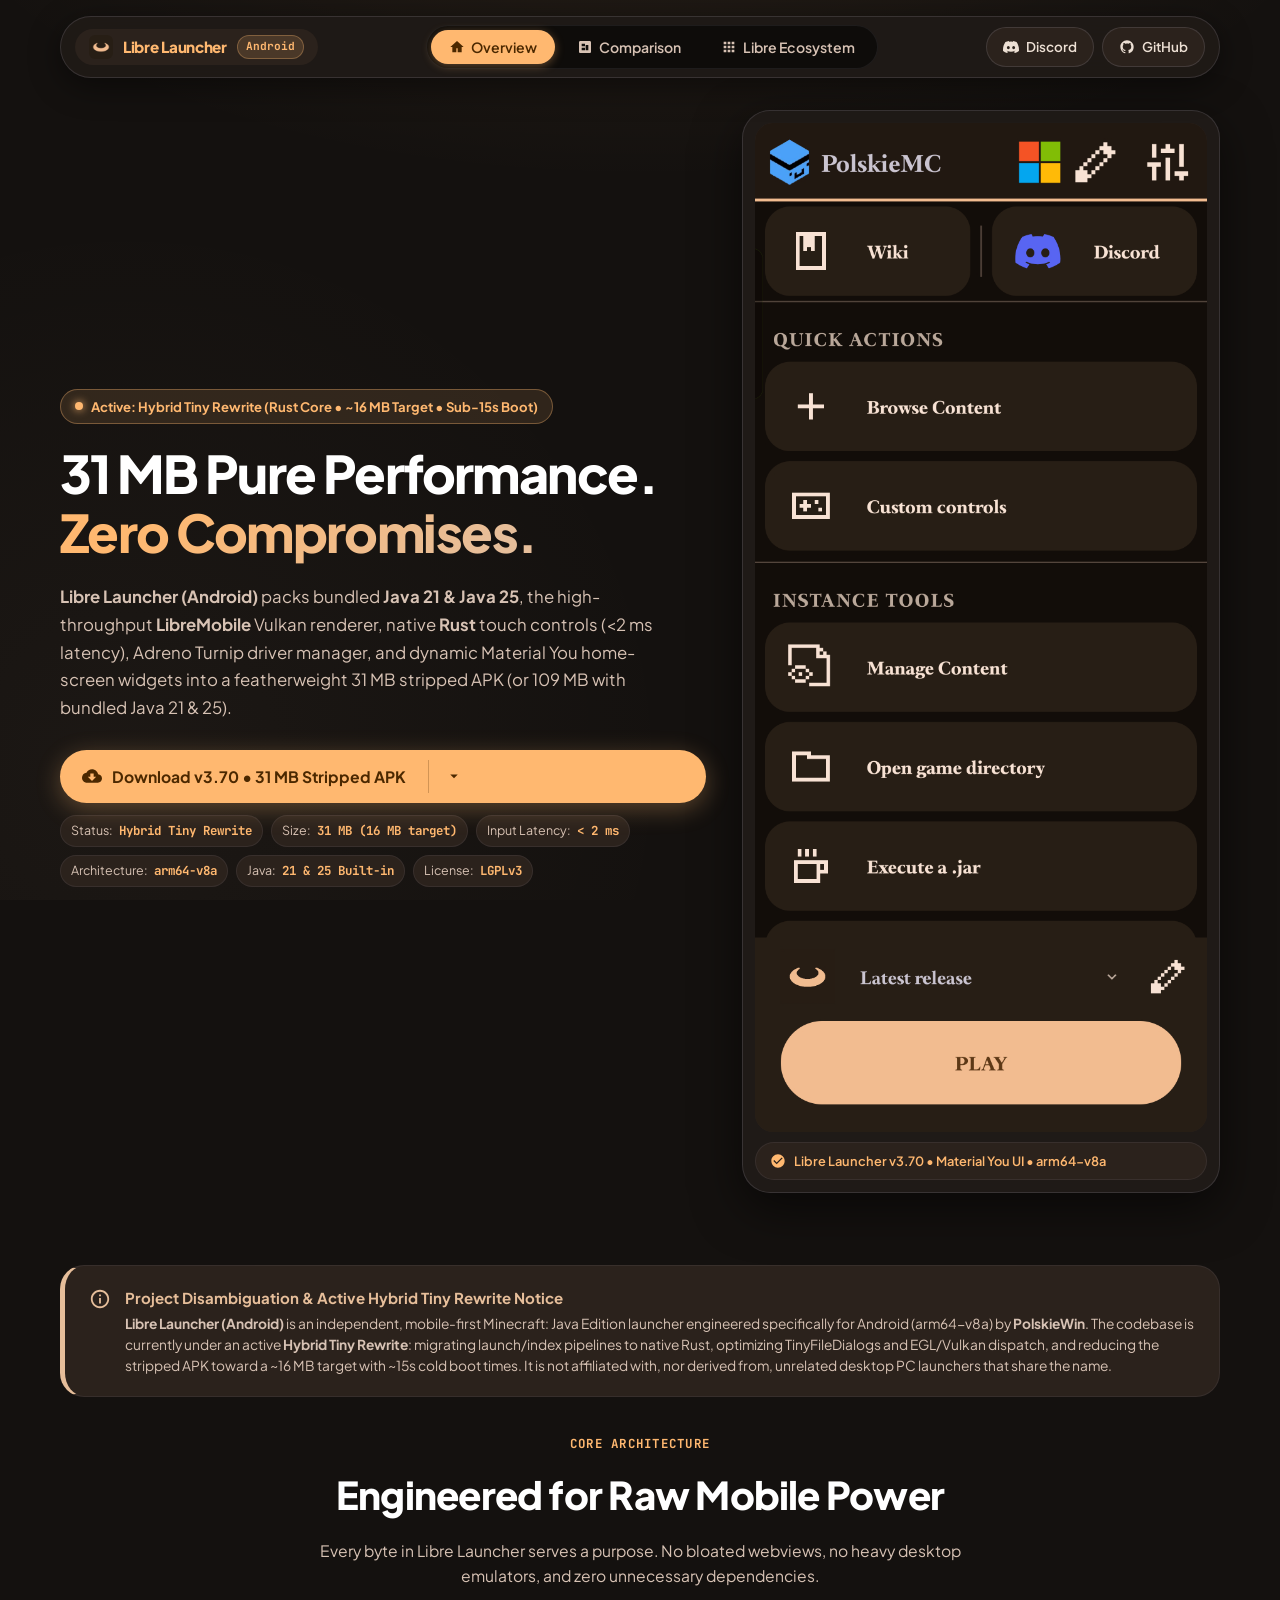
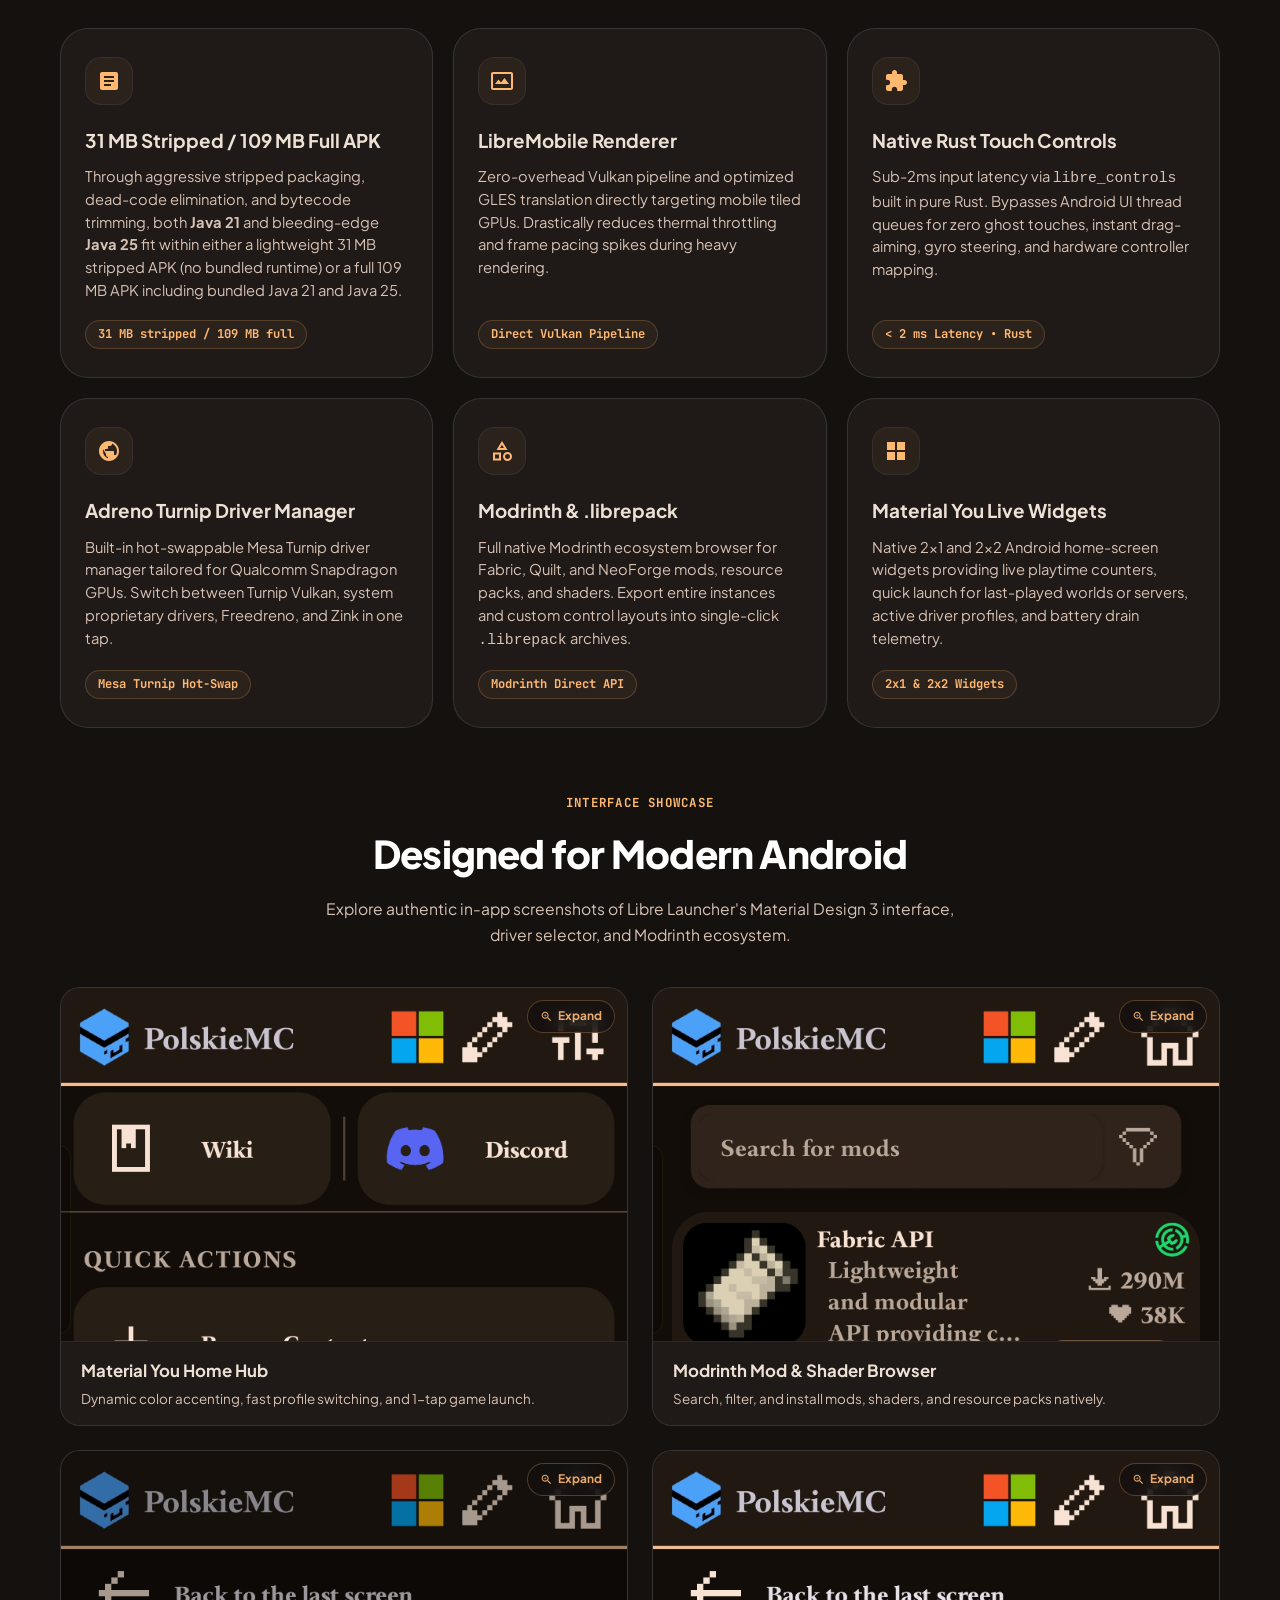
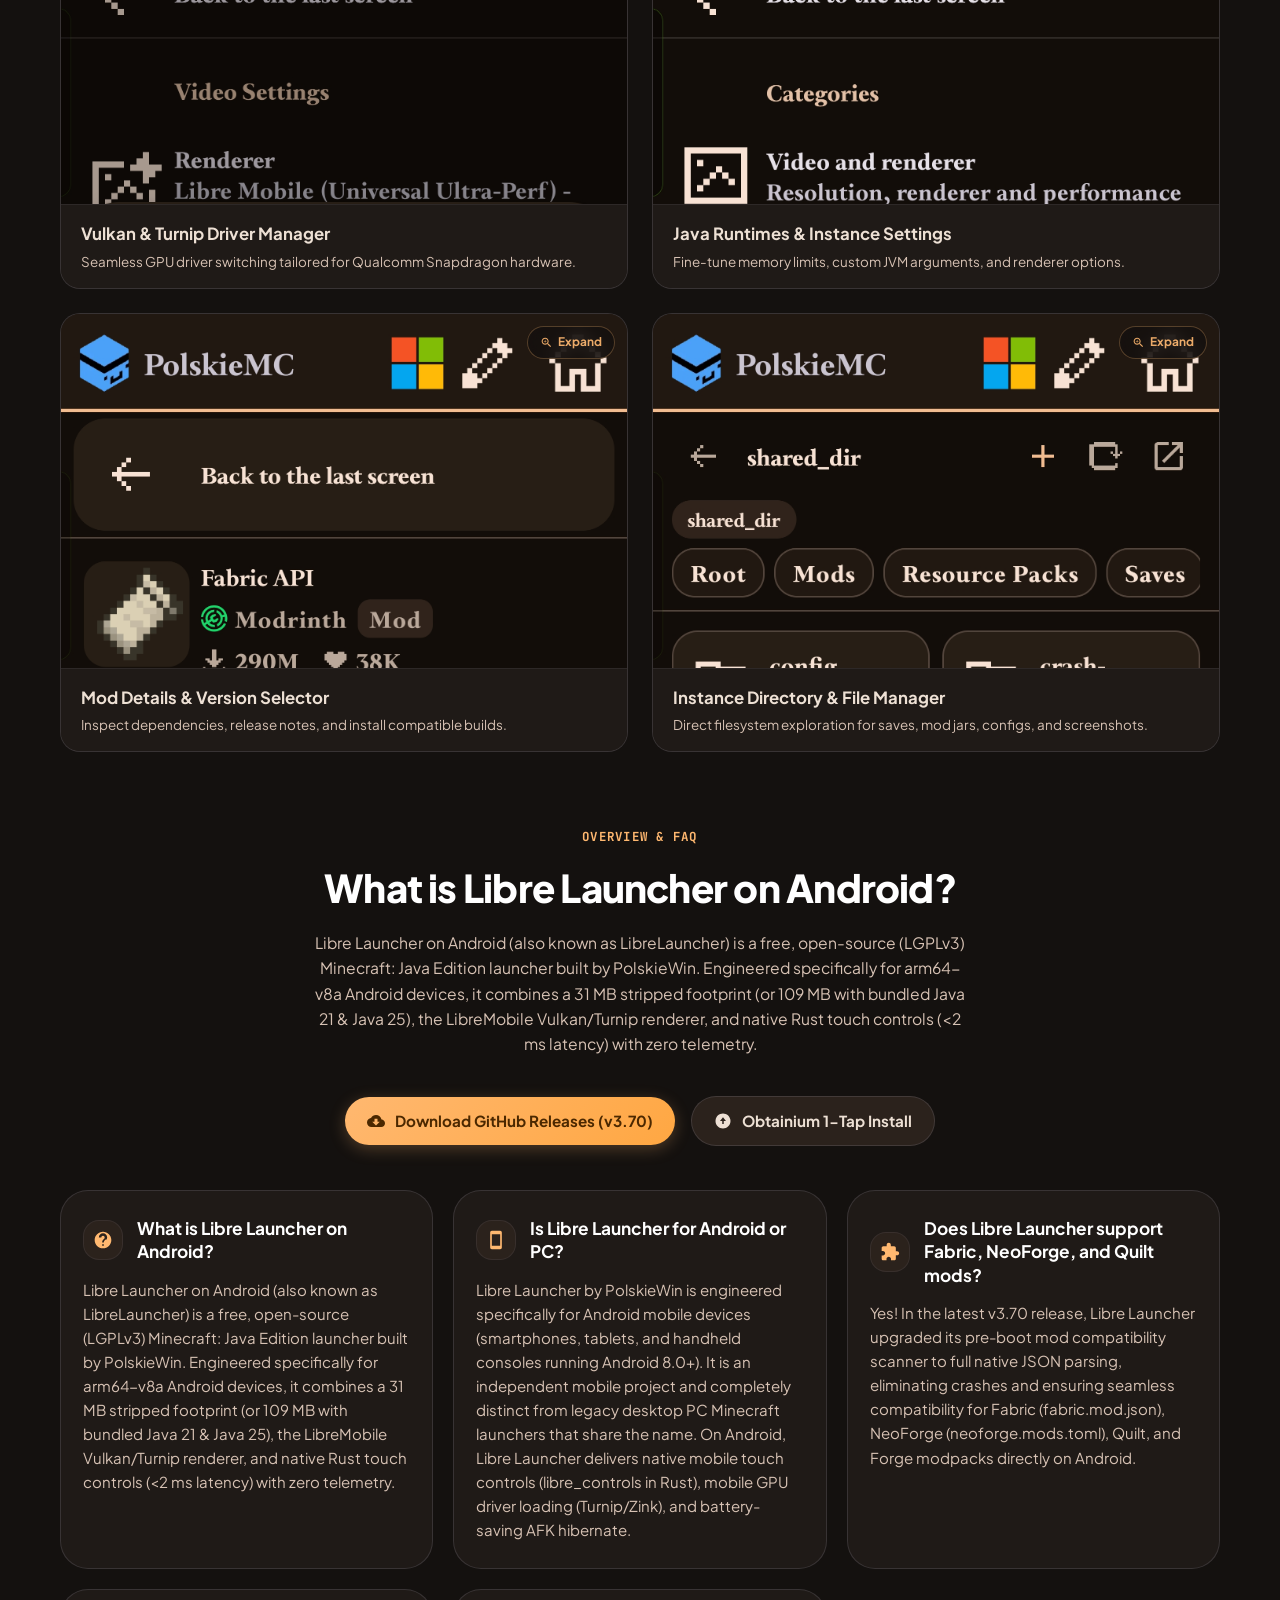
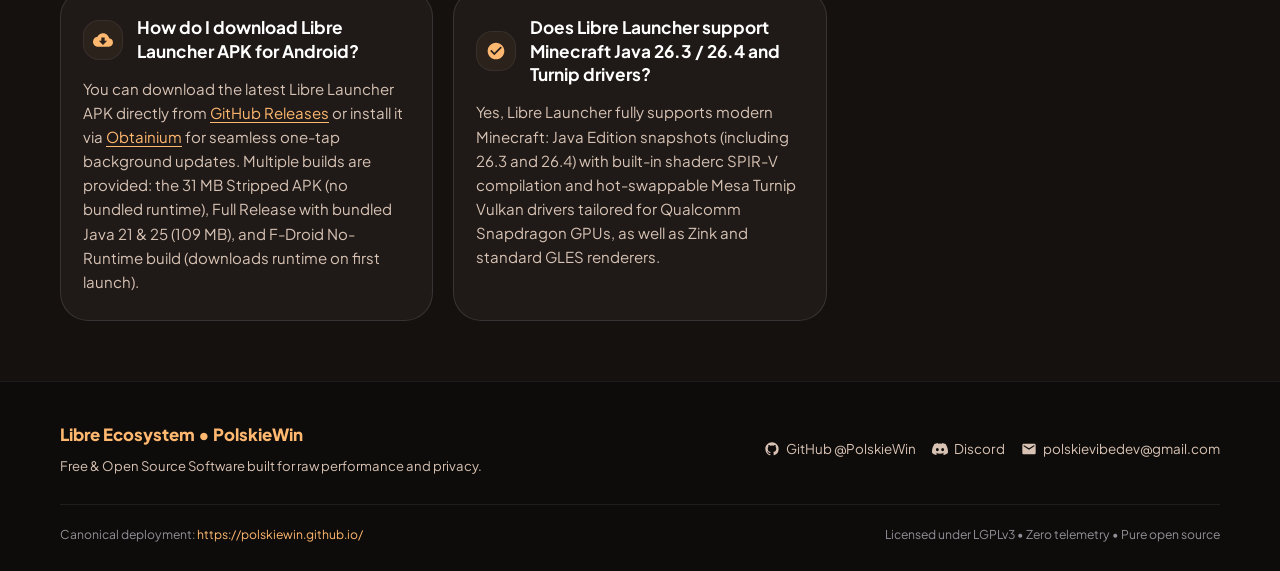
==== commit 9b35ca7f: "Feat[site]: announce active hybrid tiny rewrite across hero, specs, and disambiguation notice" ====
--- a/index.html
+++ b/index.html
@@ -187,7 +187,7 @@
           <div class="hero-content">
             <div class="hero-pill-badge">
               <span class="dot"></span>
-              <span>Next-Gen Android Minecraft: Java Edition Client</span>
+              <span>Active: Hybrid Tiny Rewrite (Rust Core &bull; ~16 MB Target &bull; Sub-15s Boot)</span>
             </div>
 
             <h1 class="hero-title">
@@ -249,7 +249,8 @@
 
               <!-- Quick Specs Chips & Hero Spec Pills -->
               <div class="hero-specs-chips hero-pills">
-                <div class="spec-chip hero-pill">Size: <strong>31 MB stripped / 109 MB full</strong></div>
+                <div class="spec-chip hero-pill">Status: <strong>Hybrid Tiny Rewrite</strong></div>
+                <div class="spec-chip hero-pill">Size: <strong>31 MB (16 MB target)</strong></div>
                 <div class="spec-chip hero-pill">Input Latency: <strong>&lt; 2 ms</strong></div>
                 <div class="spec-chip hero-pill">Architecture: <strong>arm64-v8a</strong></div>
                 <div class="spec-chip hero-pill">Java: <strong>21 &amp; 25 Built-in</strong></div>
@@ -279,9 +280,9 @@
       <div class="disambiguation-card">
         <svg viewBox="0 0 24 24" width="22" height="22" fill="currentColor" aria-hidden="true"><path d="M11 17h2v-6h-2v6zm1-15C6.48 2 2 6.48 2 12s4.48 10 10 10 10-4.48 10-10S17.52 2 12 2zm0 18c-4.41 0-8-3.59-8-8s3.59-8 8-8 8 3.59 8 8-3.59 8-8 8zM11 9h2V7h-2v2z"/></svg>
         <div>
-          <h4>Project Disambiguation Notice</h4>
+          <h4>Project Disambiguation &amp; Active Hybrid Tiny Rewrite Notice</h4>
           <p>
-            <strong>Libre Launcher (Android)</strong> is an independent, mobile-first Minecraft: Java Edition launcher engineered specifically for Android (arm64-v8a) by <strong>PolskieWin</strong>. It is not affiliated with, nor derived from, unrelated desktop PC launchers that share the name.
+            <strong>Libre Launcher (Android)</strong> is an independent, mobile-first Minecraft: Java Edition launcher engineered specifically for Android (arm64-v8a) by <strong>PolskieWin</strong>. The codebase is currently under an active <strong>Hybrid Tiny Rewrite</strong>: migrating launch/index pipelines to native Rust, optimizing TinyFileDialogs and EGL/Vulkan dispatch, and reducing the stripped APK toward a ~16 MB target with ~15s cold boot times. It is not affiliated with, nor derived from, unrelated desktop PC launchers that share the name.
           </p>
         </div>
       </div>
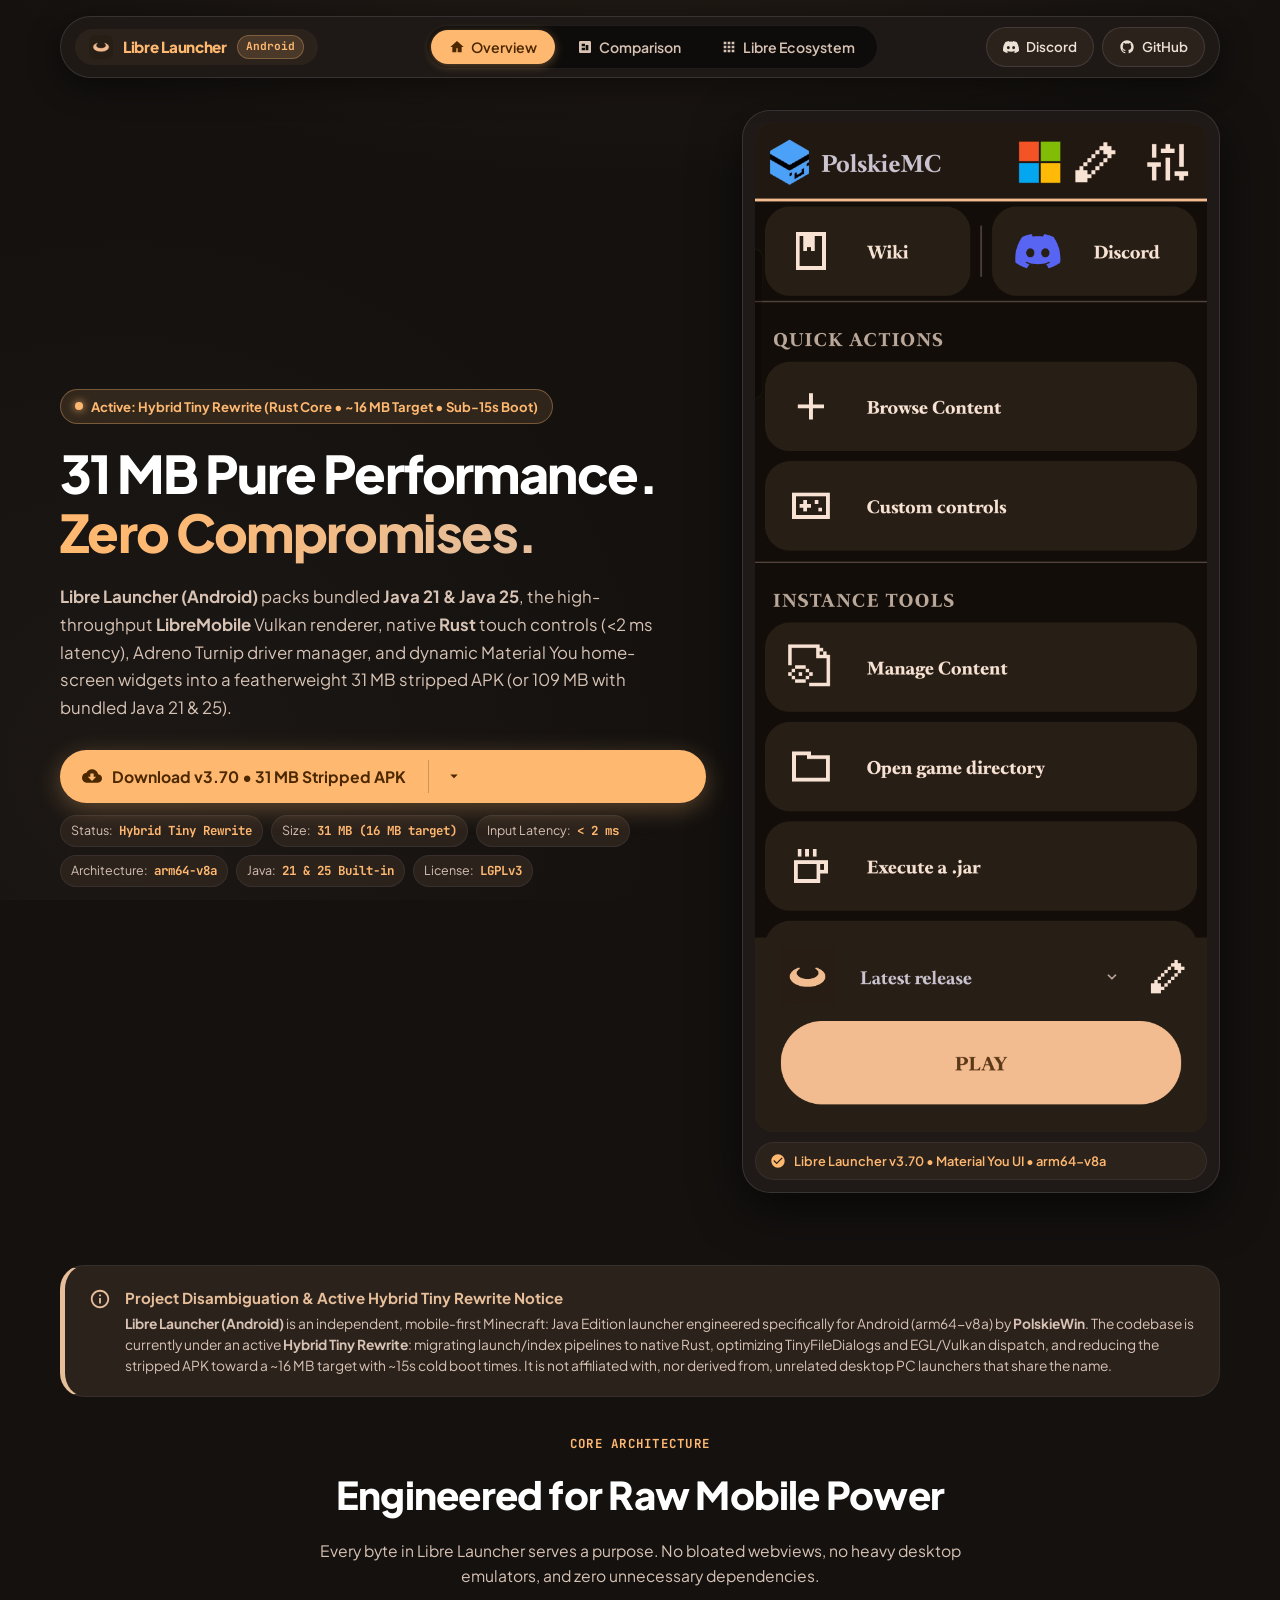
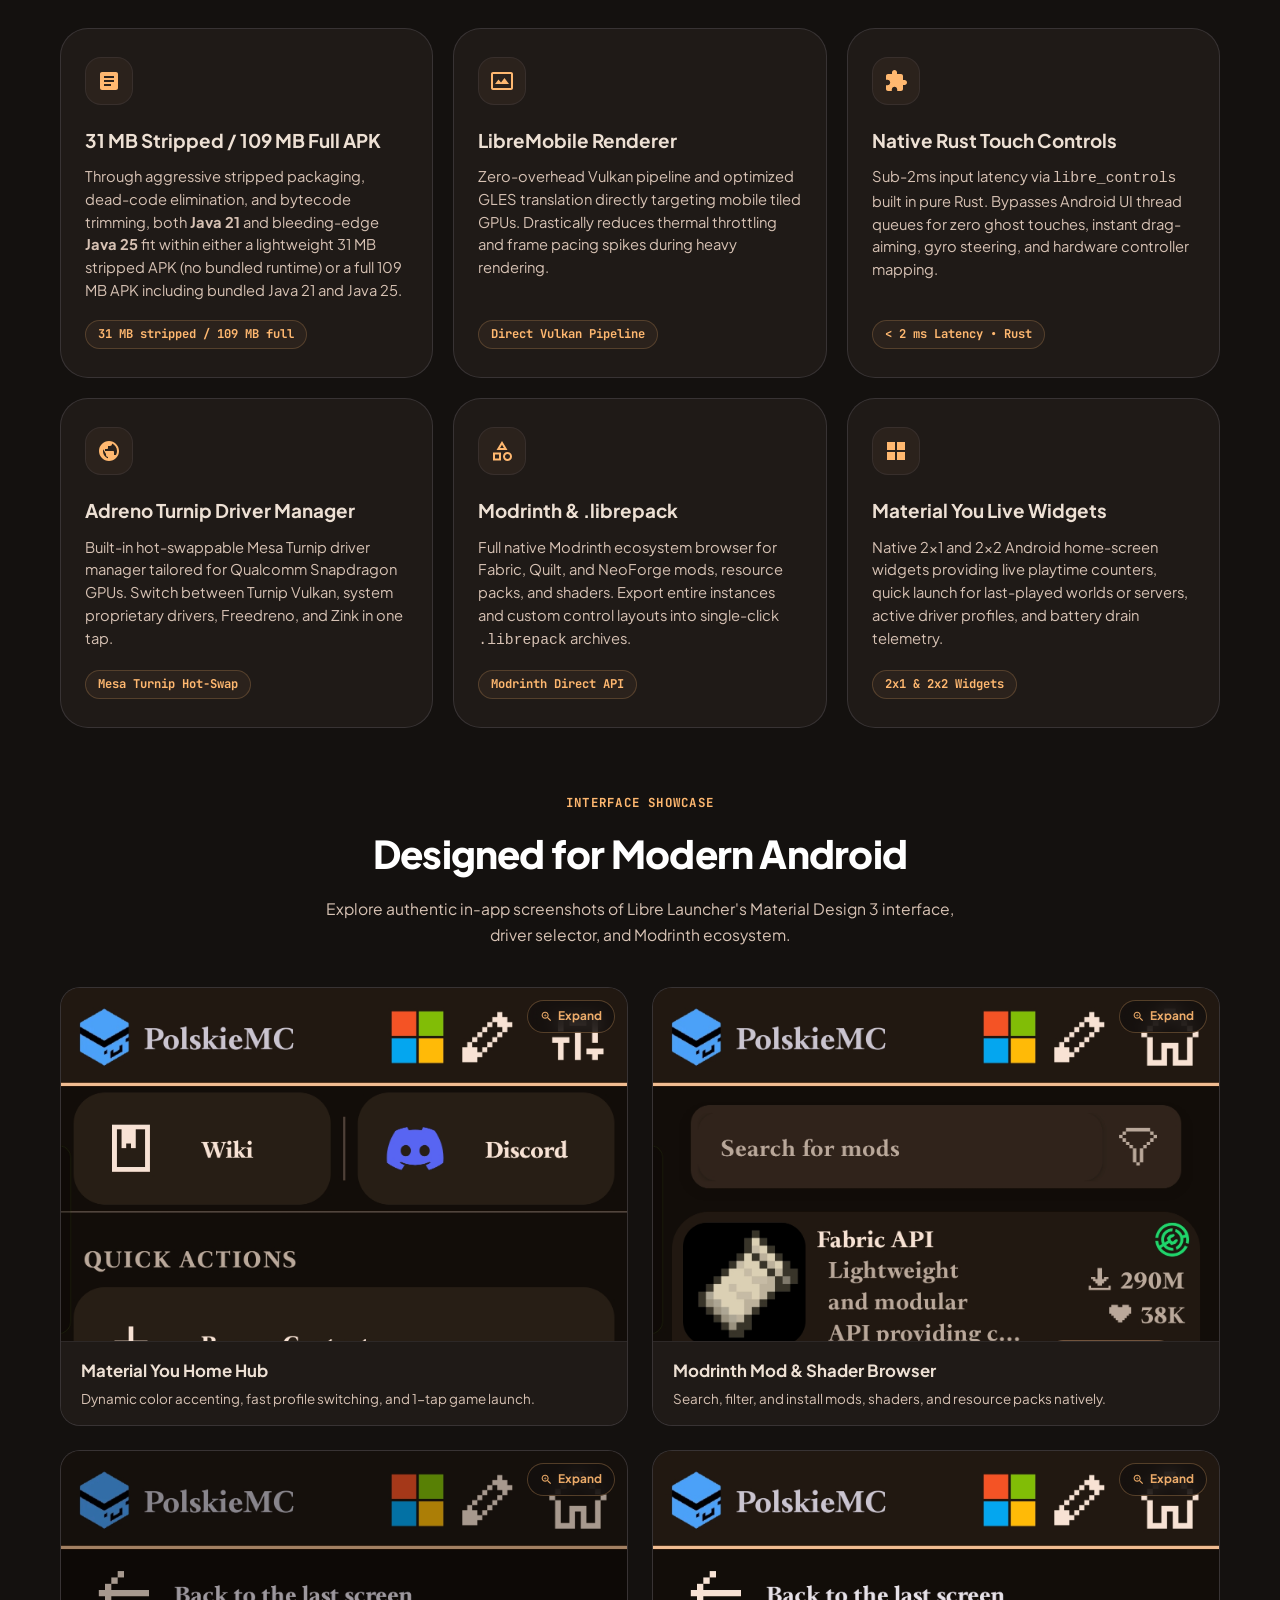
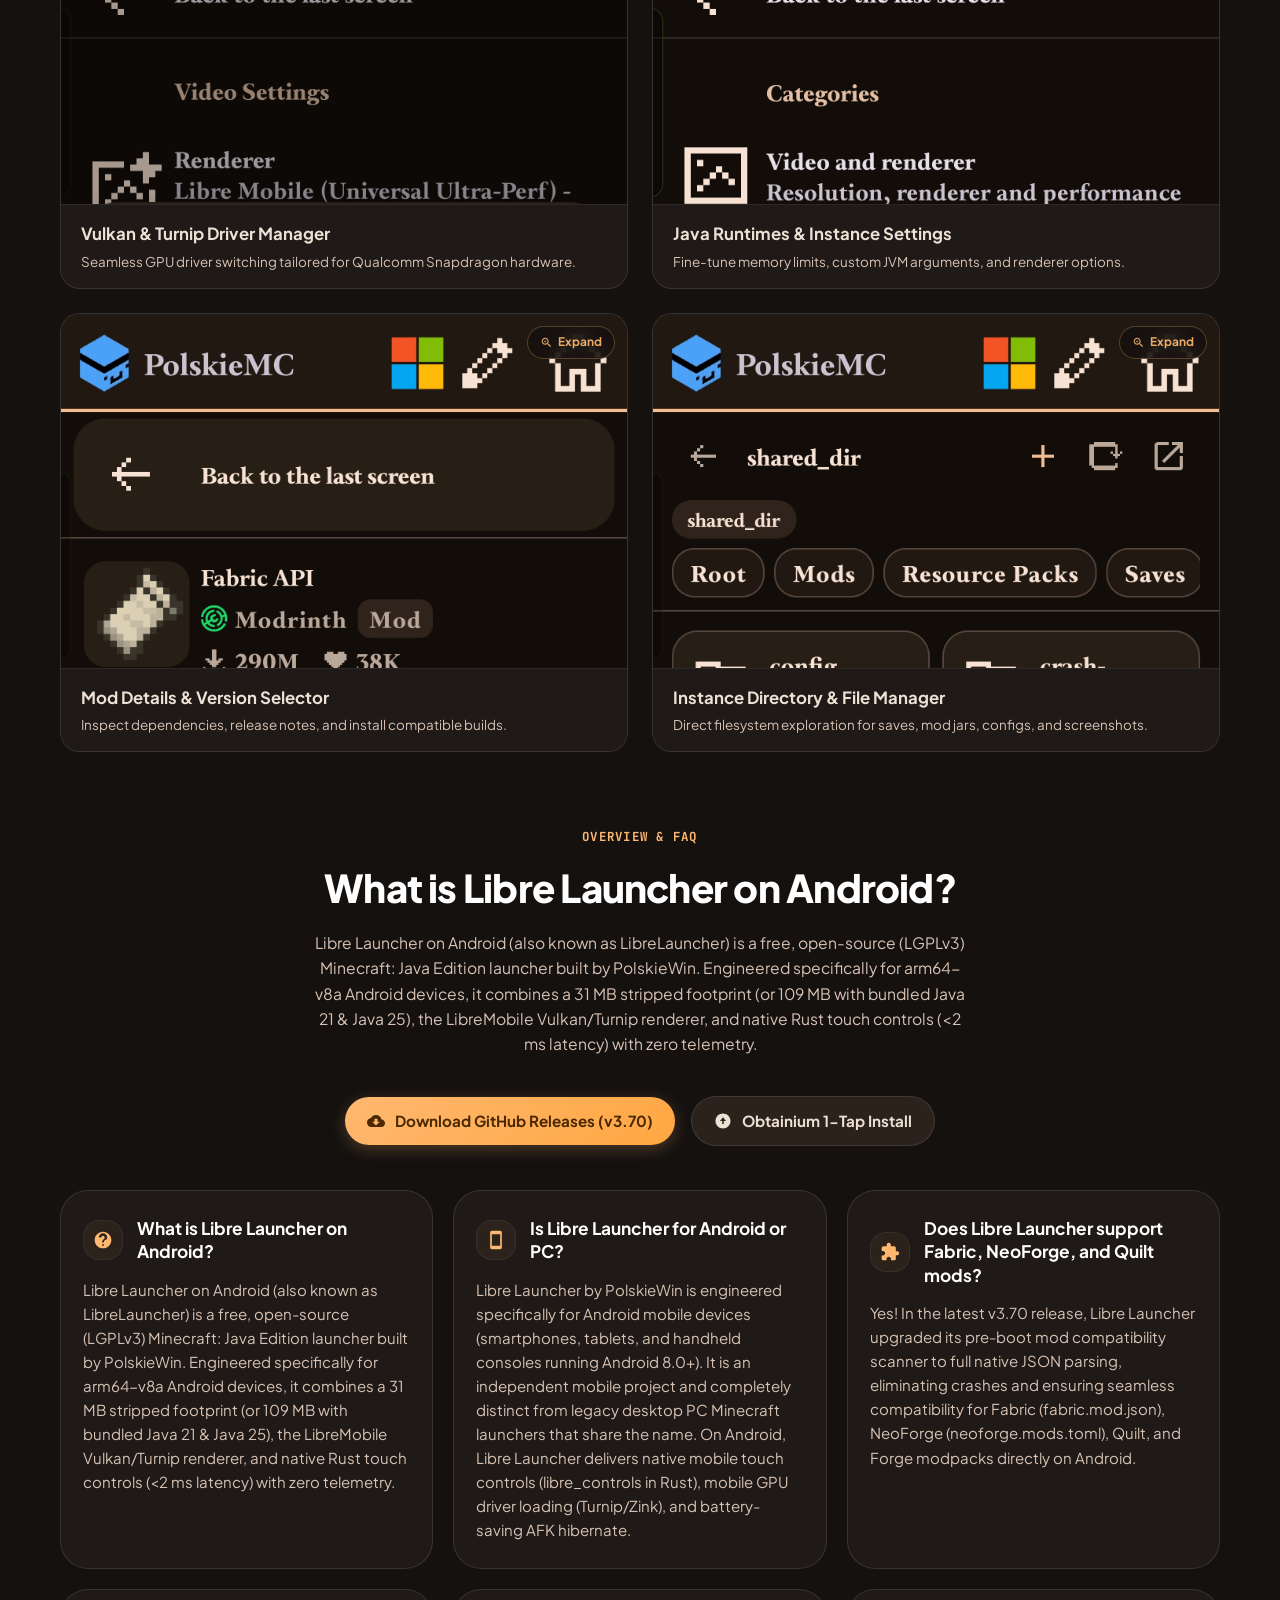
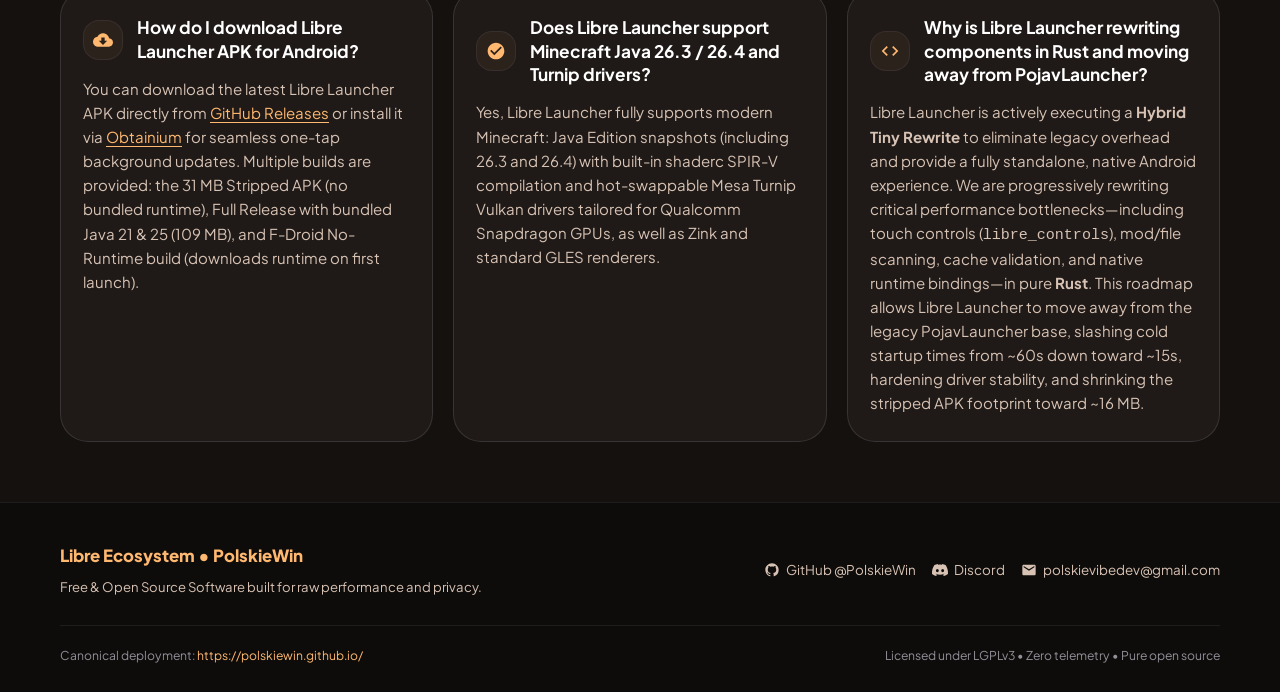
==== commit 2fc59635: "Feat[faq]: document Rust hybrid rewrite and migration roadmap away from PojavLauncher base" ====
--- a/index.html
+++ b/index.html
@@ -118,6 +118,14 @@
               "@type": "Answer",
               "text": "Yes, Libre Launcher fully supports modern Minecraft: Java Edition snapshots (including 26.3 and 26.4) with built-in shaderc SPIR-V compilation and hot-swappable Mesa Turnip Vulkan drivers tailored for Qualcomm Snapdragon GPUs, as well as Zink and standard GLES renderers."
             }
+          },
+          {
+            "@type": "Question",
+            "name": "Why is Libre Launcher rewriting components in Rust and moving away from PojavLauncher?",
+            "acceptedAnswer": {
+              "@type": "Answer",
+              "text": "Libre Launcher is actively executing a Hybrid Tiny Rewrite to eliminate legacy overhead and provide a fully standalone, native Android experience. We are progressively rewriting critical performance bottlenecks—including touch controls (libre_controls), mod/file scanning, cache validation, and native runtime bindings—in pure Rust. This roadmap allows Libre Launcher to move away from the legacy PojavLauncher base, slashing cold startup times from ~60s down toward ~15s, hardening driver stability, and shrinking the stripped APK footprint toward ~16 MB."
+            }
           }
         ]
       }
@@ -1048,6 +1056,18 @@
               Yes, Libre Launcher fully supports modern Minecraft: Java Edition snapshots (including 26.3 and 26.4) with built-in shaderc SPIR-V compilation and hot-swappable Mesa Turnip Vulkan drivers tailored for Qualcomm Snapdragon GPUs, as well as Zink and standard GLES renderers.
             </p>
           </article>
+
+          <article class="faq-card">
+            <div class="faq-card-header">
+              <div class="faq-icon-wrap">
+                <svg viewBox="0 0 24 24" width="20" height="20" fill="currentColor" aria-hidden="true"><path d="M9.4 16.6L4.8 12l4.6-4.6L8 6l-6 6 6 6 1.4-1.4zm5.2 0l4.6-4.6-4.6-4.6L16 6l6 6-6 6-1.4-1.4z"/></svg>
+              </div>
+              <h3 class="faq-question">Why is Libre Launcher rewriting components in Rust and moving away from PojavLauncher?</h3>
+            </div>
+            <p class="faq-answer">
+              Libre Launcher is actively executing a <strong>Hybrid Tiny Rewrite</strong> to eliminate legacy overhead and provide a fully standalone, native Android experience. We are progressively rewriting critical performance bottlenecks—including touch controls (<code>libre_controls</code>), mod/file scanning, cache validation, and native runtime bindings—in pure <strong>Rust</strong>. This roadmap allows Libre Launcher to move away from the legacy PojavLauncher base, slashing cold startup times from ~60s down toward ~15s, hardening driver stability, and shrinking the stripped APK footprint toward ~16 MB.
+            </p>
+          </article>
         </div>
       </div>
     </section>
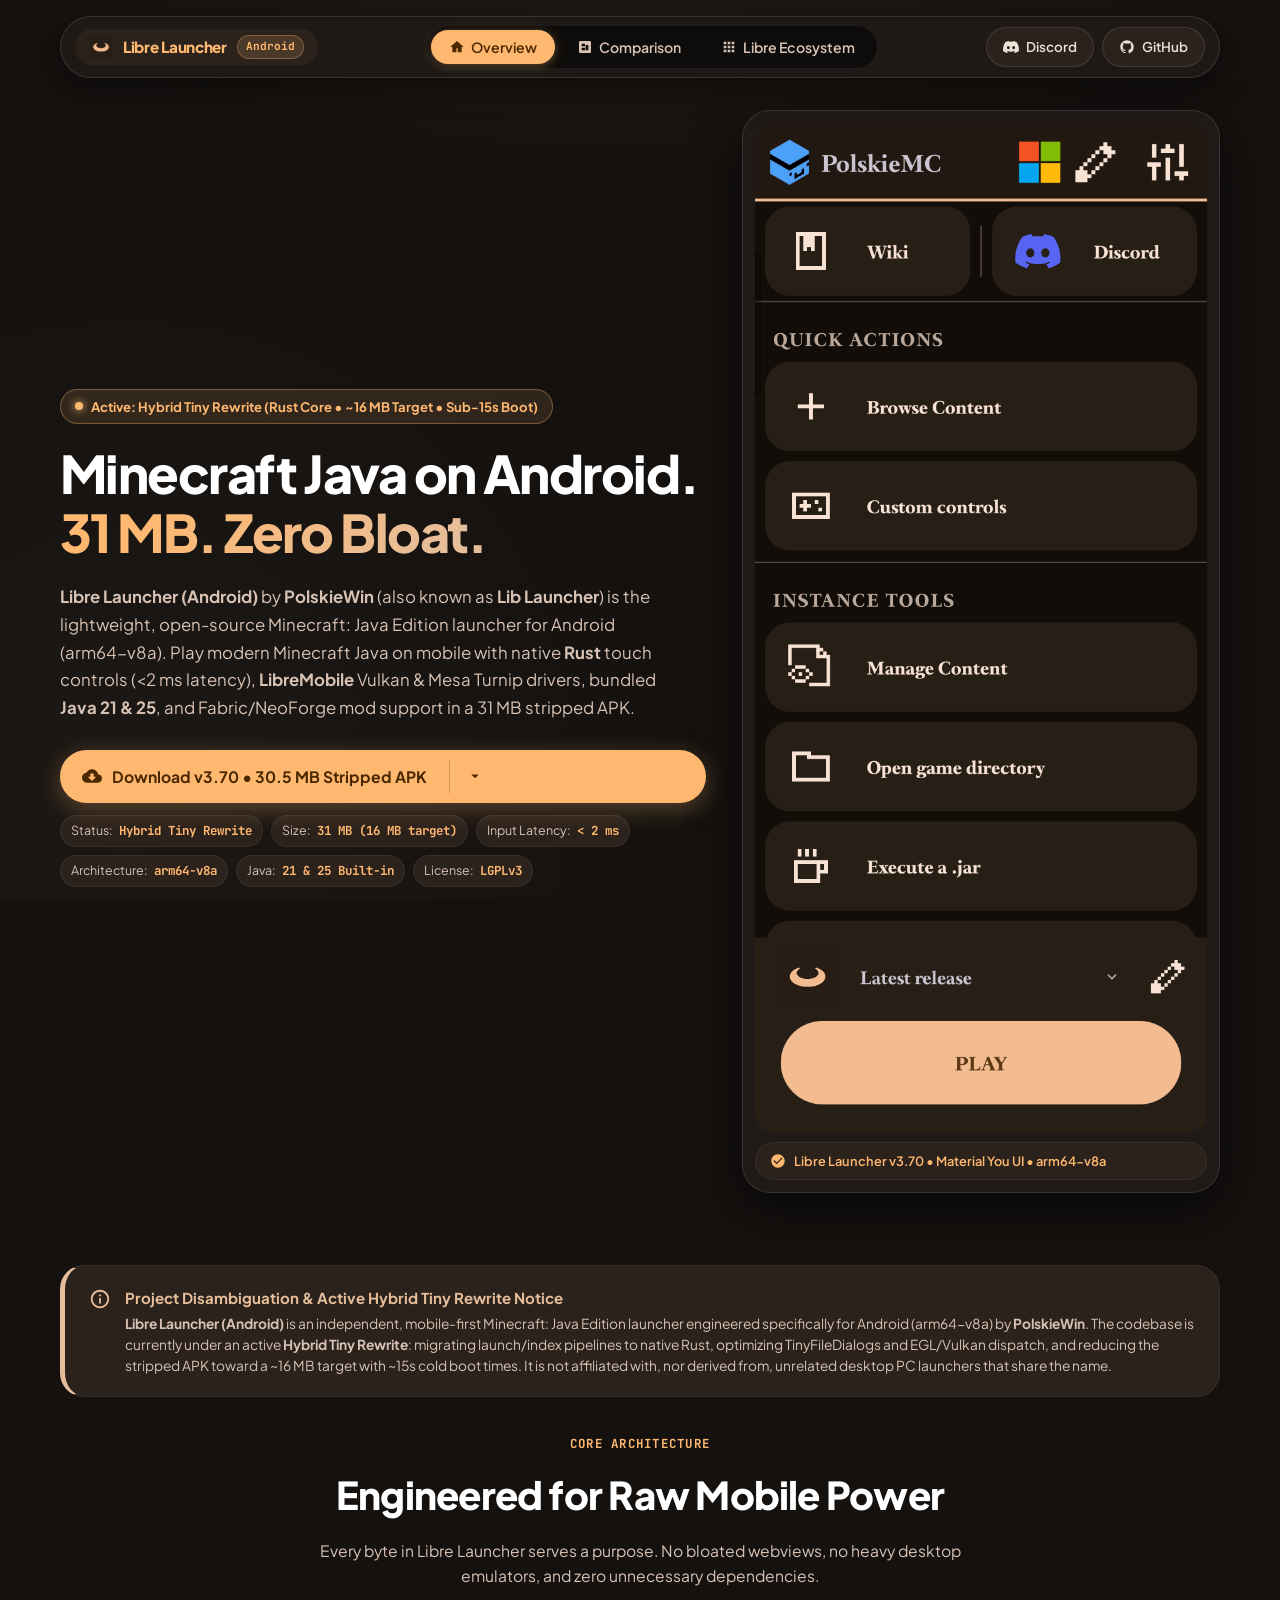
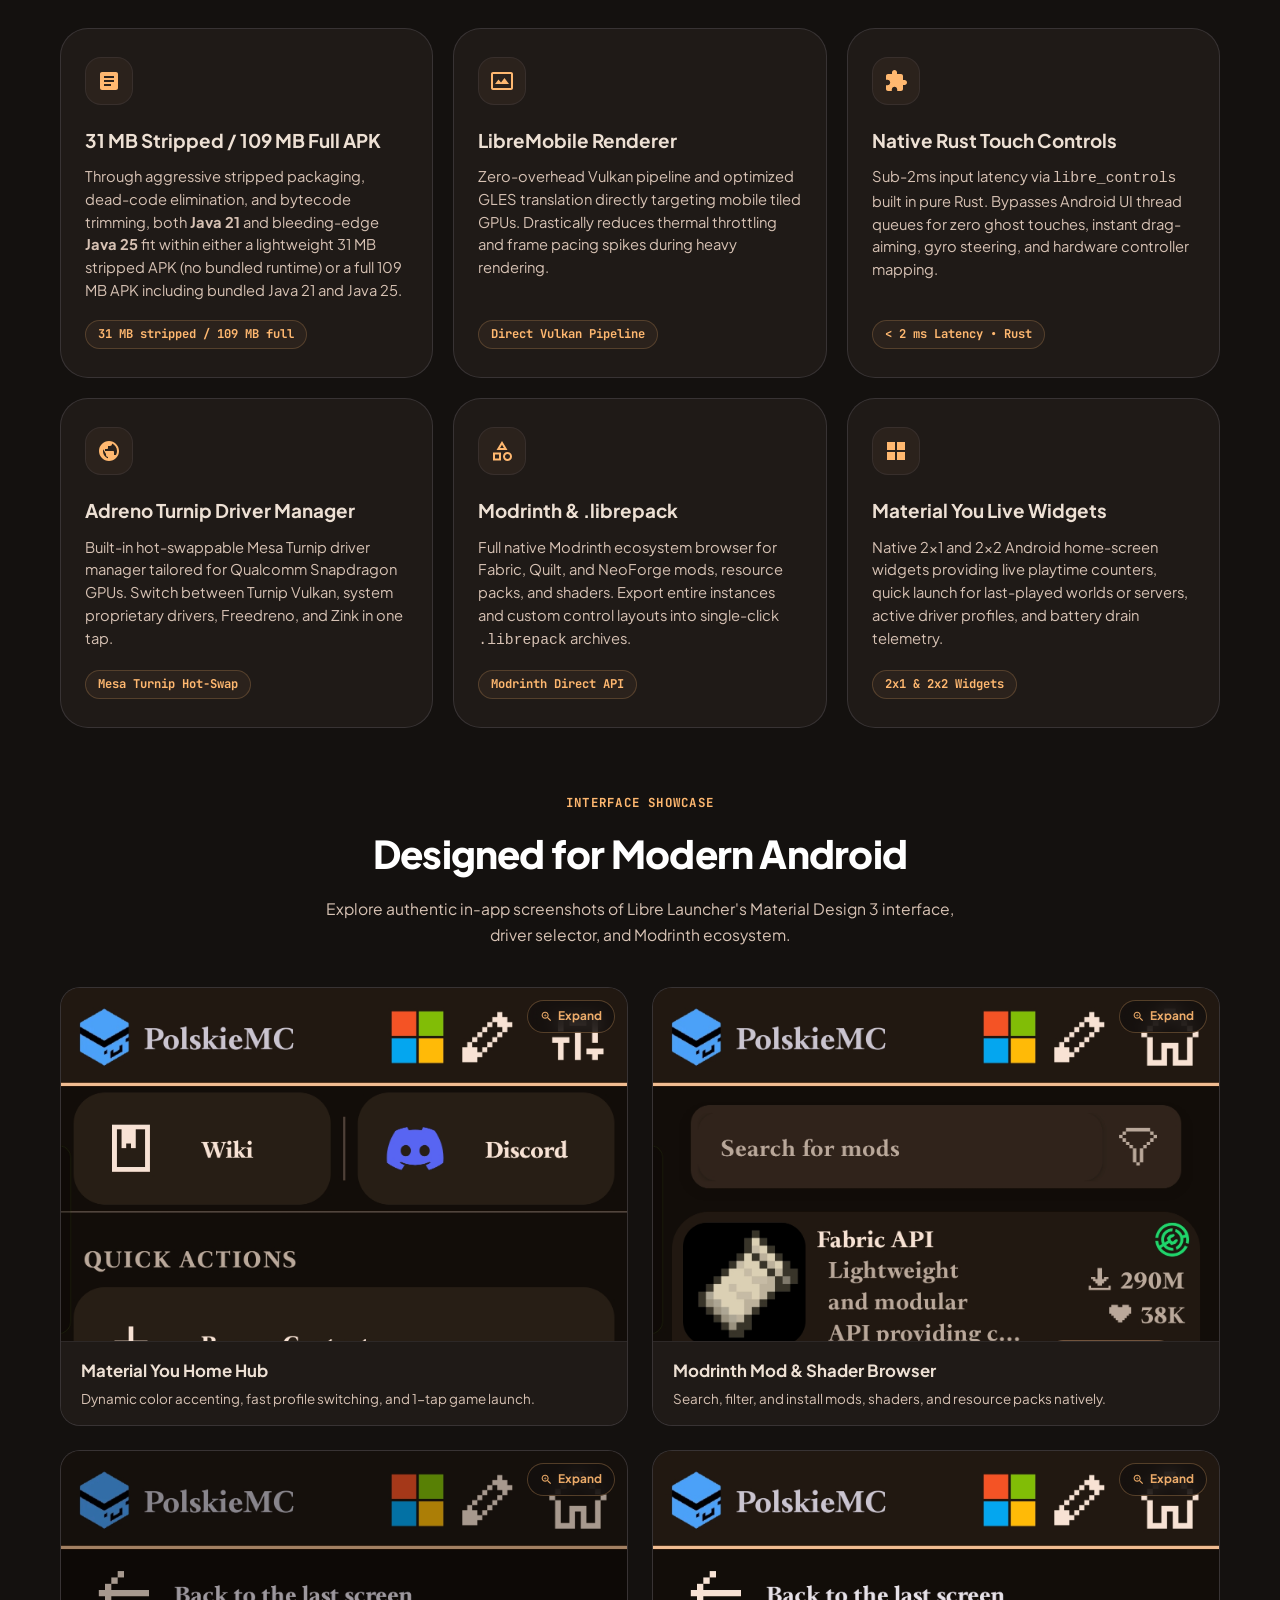
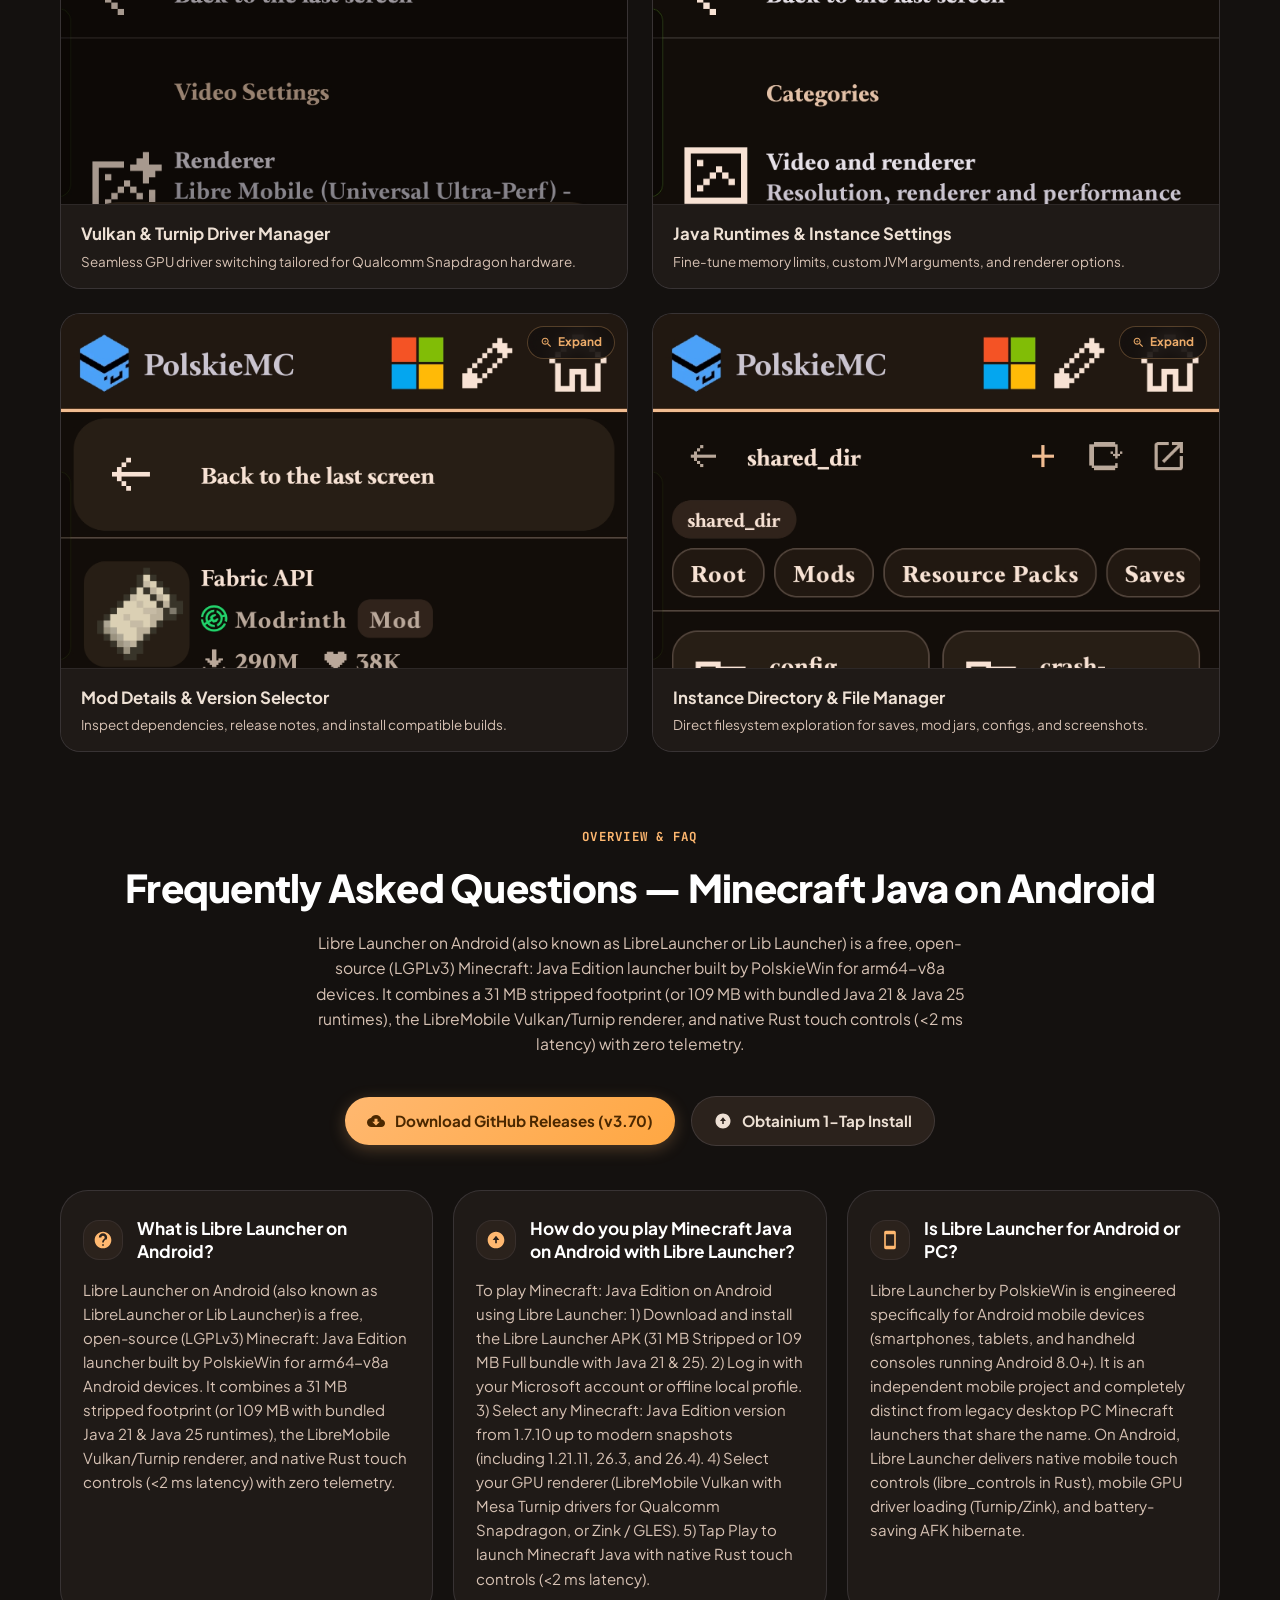
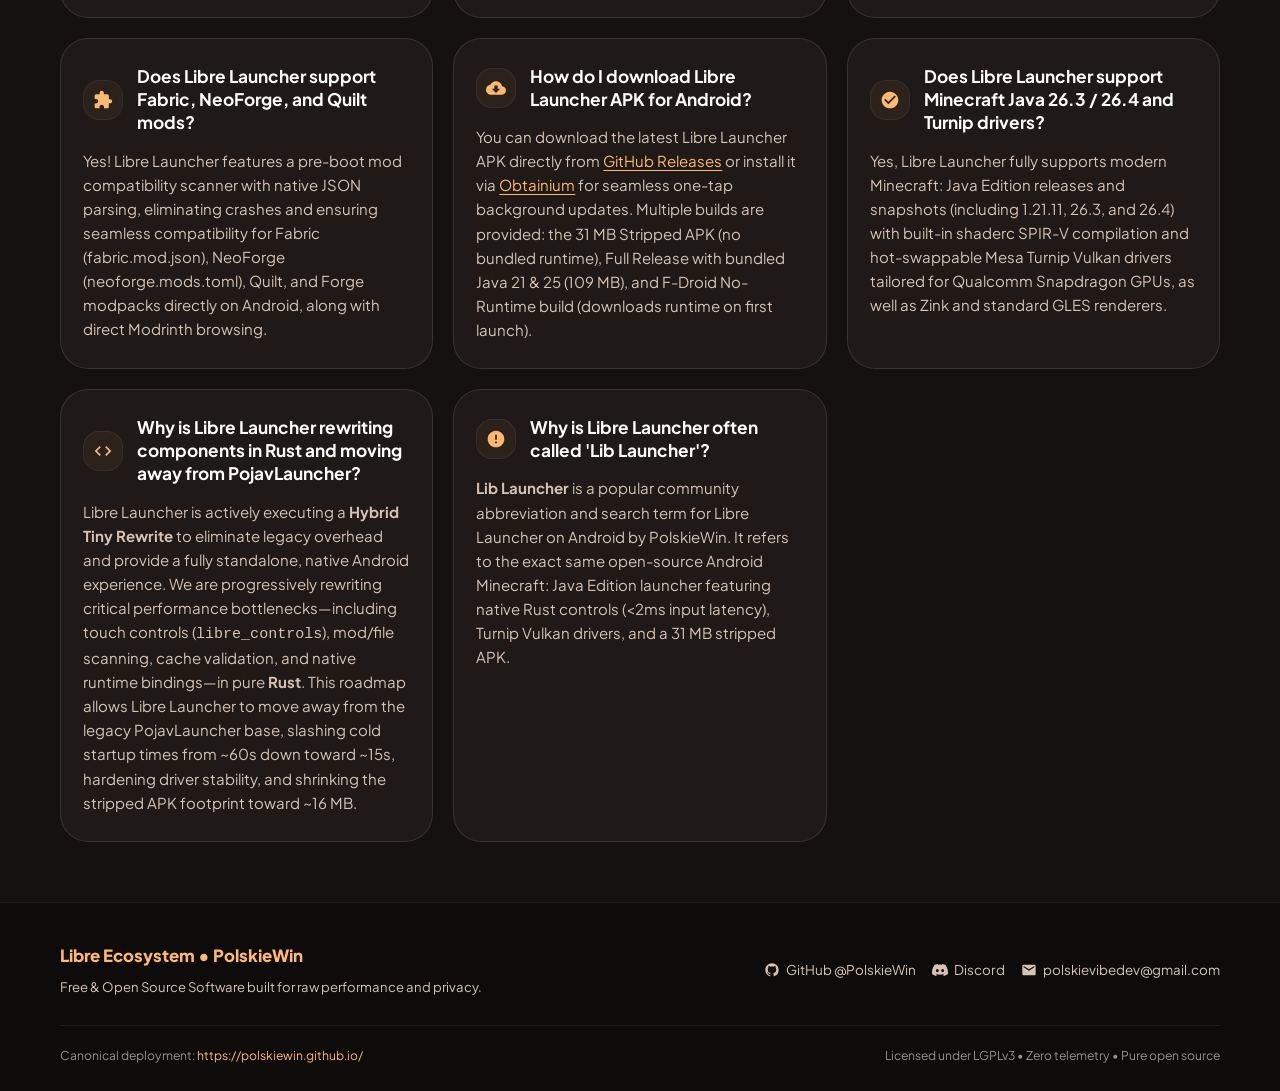
==== commit 06f37151: "Fix[seo-perf]: optimize Google Search rankings, AI Overview extractability, and Core Web Vitals (CLS" ====
--- a/index.html
+++ b/index.html
@@ -6,39 +6,42 @@
   
   <!-- Canonical & SEO Metadata -->
   <link rel="canonical" href="https://polskiewin.github.io/">
-  <title>Libre Launcher (Android) — 31 MB Stripped Open-Source Minecraft: Java Edition Launcher</title>
-  <meta name="description" content="Libre Launcher (Android) is a lightweight, 31 MB stripped open-source Minecraft: Java Edition launcher for Android by PolskieWin. Bundled Java 21 &amp; 25, LibreMobile renderer, sub-2ms native Rust controls, and Turnip driver manager.">
-  <meta name="keywords" content="Libre Launcher, Libre Launcher Android, Minecraft Java Android, PolskieWin, LibreMobile, Turnip drivers Android, Rust touch controls, Java 21 Android, Java 25 Android, lightweight Minecraft launcher">
+  <title>Libre Launcher (Android) — Minecraft Java on Android Launcher by PolskieWin</title>
+  <meta name="description" content="Play Minecraft Java on Android with Libre Launcher (LibreLauncher / Lib Launcher) by PolskieWin. Lightweight 31 MB APK, native Rust controls (&lt;2ms latency), Turnip Vulkan drivers, bundled Java 21 &amp; 25, and Fabric/NeoForge support.">
+  <meta name="keywords" content="Libre Launcher, Lib Launcher, Lib Launcher Android, Minecraft Java on Android, play Minecraft Java on Android, Libre Launcher Android, LibreLauncher, PolskieWin, Turnip drivers Android, Mesa Turnip Vulkan, Rust touch controls, Java 21 Android, Java 25 Android, lightweight Minecraft launcher, .librepack">
   <meta name="author" content="PolskieWin">
   <meta name="theme-color" content="#14110F">
 
   <!-- OpenGraph Metadata -->
-  <meta property="og:title" content="Libre Launcher (Android) — 31 MB Stripped Open-Source Minecraft: Java Edition Launcher">
-  <meta property="og:description" content="Lightweight 31 MB Stripped / 109 MB Full Minecraft: Java Edition launcher for Android. Bundled Java 21 &amp; 25, LibreMobile renderer, native Rust controls (<2 ms latency), Adreno Turnip manager.">
+  <meta property="og:title" content="Libre Launcher (Android) — Minecraft Java on Android Launcher by PolskieWin">
+  <meta property="og:description" content="Play Minecraft Java on Android with Libre Launcher by PolskieWin. Lightweight 31 MB APK, bundled Java 21 &amp; 25, native Rust controls (&lt;2ms latency), Turnip Vulkan drivers, and Fabric/NeoForge mods.">
   <meta property="og:type" content="website">
   <meta property="og:url" content="https://polskiewin.github.io/">
-  <meta property="og:image" content="assets/screenshots/home_hub.jpg">
-  <meta property="og:site_name" content="Libre Ecosystem by PolskieWin">
+  <meta property="og:image" content="https://polskiewin.github.io/assets/screenshots/home_hub.jpg">
+  <meta property="og:site_name" content="Libre Launcher Android by PolskieWin">
 
   <!-- Twitter Card Metadata -->
   <meta name="twitter:card" content="summary_large_image">
-  <meta name="twitter:title" content="Libre Launcher (Android) — 31 MB Stripped Open-Source Minecraft: Java Edition Launcher">
-  <meta name="twitter:description" content="Lightweight 31 MB Stripped / 109 MB Full Minecraft: Java Edition launcher for Android with bundled Java 21 &amp; 25 runtimes and native Rust controls.">
-  <meta name="twitter:image" content="assets/screenshots/home_hub.jpg">
+  <meta name="twitter:title" content="Libre Launcher (Android) — Minecraft Java on Android Launcher by PolskieWin">
+  <meta name="twitter:description" content="Play Minecraft Java on Android with Libre Launcher by PolskieWin. Lightweight 31 MB APK, bundled Java 21 &amp; 25, native Rust controls (&lt;2ms latency), Turnip Vulkan drivers, and Fabric/NeoForge mods.">
+  <meta name="twitter:image" content="https://polskiewin.github.io/assets/screenshots/home_hub.jpg">
 
   <!-- Favicon & Icons -->
   <link rel="icon" type="image/png" href="assets/libre-launcher-icon.png">
   <link rel="apple-touch-icon" href="assets/libre-launcher-icon.png">
 
-  <!-- Typography: Plus Jakarta Sans, Inter, JetBrains Mono -->
+  <!-- Preload Critical LCP Hero Image -->
+  <link rel="preload" as="image" href="assets/screenshots/home_hub.jpg" type="image/jpeg" fetchpriority="high">
+
+  <!-- Non-Render-Blocking Typography Preconnect & Font Stylesheet -->
   <link rel="preconnect" href="https://fonts.googleapis.com">
   <link rel="preconnect" href="https://fonts.gstatic.com" crossorigin>
-  <link href="https://fonts.googleapis.com/css2?family=Inter:wght@400;500;600;700&family=JetBrains+Mono:wght@400;600;700;800&family=Plus+Jakarta+Sans:wght@500;600;700;800;900&display=swap" rel="stylesheet">
+  <link rel="stylesheet" href="https://fonts.googleapis.com/css2?family=Inter:wght@400;500;600;700&family=JetBrains+Mono:wght@400;600;700;800&family=Plus+Jakarta+Sans:wght@500;600;700;800;900&display=optional">
 
   <!-- Cache-Busted Stylesheet -->
-  <link rel="stylesheet" href="styles.css?v=10">
-
-  <!-- Structured Data: Machine-Readable SoftwareApplication + FAQPage Schema.org JSON-LD -->
+  <link rel="stylesheet" href="styles.css?v=11">
+
+  <!-- Structured Data: Machine-Readable SoftwareApplication + WebSite + FAQPage Schema.org JSON-LD -->
   <script type="application/ld+json">
   {
     "@context": "https://schema.org",
@@ -47,15 +50,18 @@
         "@type": ["SoftwareApplication", "MobileApplication"],
         "name": "Libre Launcher",
         "alternateName": [
+          "Lib Launcher",
+          "Lib Launcher Android",
           "LibreLauncher",
           "Libre Launcher Android",
           "Libre Launcher Mobile",
           "Libre Launcher Minecraft Java Android",
           "LibreLauncher APK",
-          "Libre Minecraft Launcher"
+          "Libre Minecraft Launcher",
+          "Libre Minecraft Java Launcher"
         ],
         "disambiguatingDescription": "Libre Launcher is an open-source, mobile-first Minecraft: Java Edition launcher built specifically for Android smartphones and tablets (arm64-v8a) by PolskieWin. It is independent and distinct from legacy desktop PC launchers.",
-        "operatingSystem": "Android 8.0+, Android 9, Android 10, Android 11, Android 12, Android 13, Android 14, Android 15, Android 16",
+        "operatingSystem": "Android 8.0 - Android 16",
         "applicationCategory": "GameApplication",
         "applicationSubCategory": "Game Helper",
         "softwareVersion": "3.70",
@@ -68,13 +74,25 @@
           "name": "PolskieWin",
           "url": "https://github.com/PolskieWin"
         },
+        "publisher": {
+          "@type": "Organization",
+          "name": "Libre Ecosystem by PolskieWin",
+          "url": "https://polskiewin.github.io/"
+        },
         "offers": {
           "@type": "Offer",
           "price": "0",
           "priceCurrency": "USD"
         },
         "featureList": "31 MB stripped APK (without bundled runtime) or 109 MB full APK (bundled Java 21 & Java 25 runtimes), LibreMobile Vulkan/Turnip renderer, native Rust touch controls (<2 ms latency), Fabric/Forge/NeoForge mod support with pre-boot JSON scanner, Material You dynamic widgets, F-Droid LGPLv3 open-source",
-        "description": "Libre Launcher on Android (also known as LibreLauncher) is a free, open-source (LGPLv3) Minecraft: Java Edition launcher built by PolskieWin. Engineered specifically for arm64-v8a Android devices, it combines a 31 MB stripped footprint (or 109 MB with bundled Java 21 & Java 25 runtimes), the LibreMobile Vulkan/Turnip renderer, and native Rust touch controls (<2 ms latency) with zero telemetry."
+        "description": "Libre Launcher on Android (also known as LibreLauncher or Lib Launcher) is a free, open-source (LGPLv3) Minecraft: Java Edition launcher built by PolskieWin for arm64-v8a Android smartphones and tablets. It provides native Rust controls (<2ms input latency), hot-swappable Mesa Turnip Vulkan drivers, bundled Java 21 & 25, and pre-boot JSON mod compatibility scanning in a 31 MB stripped APK."
+      },
+      {
+        "@type": "WebSite",
+        "name": "Libre Launcher Android",
+        "alternateName": ["Lib Launcher", "LibreLauncher Android"],
+        "url": "https://polskiewin.github.io/",
+        "description": "Official website for Libre Launcher, the open-source Minecraft: Java Edition launcher on Android by PolskieWin."
       },
       {
         "@type": "FAQPage",
@@ -84,7 +102,15 @@
             "name": "What is Libre Launcher on Android?",
             "acceptedAnswer": {
               "@type": "Answer",
-              "text": "Libre Launcher on Android (also known as LibreLauncher) is a free, open-source (LGPLv3) Minecraft: Java Edition launcher built by PolskieWin. Engineered specifically for arm64-v8a Android devices, it combines a 31 MB stripped footprint (or 109 MB with bundled Java 21 & Java 25 runtimes), the LibreMobile Vulkan/Turnip renderer, and native Rust touch controls (<2 ms latency) with zero telemetry."
+              "text": "Libre Launcher on Android (also known as LibreLauncher or Lib Launcher) is a free, open-source (LGPLv3) Minecraft: Java Edition launcher built by PolskieWin for arm64-v8a Android devices. It combines a 31 MB stripped footprint (or 109 MB with bundled Java 21 & Java 25 runtimes), the LibreMobile Vulkan/Turnip renderer, and native Rust touch controls (<2 ms latency) with zero telemetry."
+            }
+          },
+          {
+            "@type": "Question",
+            "name": "How do you play Minecraft Java on Android with Libre Launcher?",
+            "acceptedAnswer": {
+              "@type": "Answer",
+              "text": "To play Minecraft: Java Edition on Android using Libre Launcher: 1) Download and install the Libre Launcher APK (31 MB Stripped or 109 MB Full bundle with Java 21 & 25). 2) Log in with your Microsoft account or offline local profile. 3) Select any Minecraft: Java Edition version from 1.7.10 up to modern snapshots (including 1.21.11, 26.3, and 26.4). 4) Select your GPU renderer (LibreMobile Vulkan with Mesa Turnip drivers for Qualcomm Snapdragon, or Zink / GLES). 5) Tap Play to launch Minecraft Java with native Rust touch controls (<2 ms latency)."
             }
           },
           {
@@ -92,7 +118,7 @@
             "name": "Is Libre Launcher for Android or PC?",
             "acceptedAnswer": {
               "@type": "Answer",
-              "text": "Libre Launcher by PolskieWin is engineered specifically for Android mobile devices (smartphones and tablets running Android 8.0 through Android 16). It is an independent mobile application and completely unrelated to legacy desktop PC Minecraft launchers that share the name. On Android, Libre Launcher delivers native mobile touch controls (libre_controls in Rust), mobile GPU driver loading (Turnip/Zink), and battery-saving AFK hibernate."
+              "text": "Libre Launcher by PolskieWin is engineered specifically for Android mobile devices (smartphones, tablets, and handheld consoles running Android 8.0 through Android 16). It is an independent mobile application and completely unrelated to legacy desktop PC Minecraft launchers that share the name. On Android, Libre Launcher delivers native mobile touch controls (libre_controls in Rust), mobile GPU driver loading (Turnip/Zink), and battery-saving AFK hibernate."
             }
           },
           {
@@ -100,7 +126,7 @@
             "name": "Does Libre Launcher support Fabric, NeoForge, and Quilt mods on Android?",
             "acceptedAnswer": {
               "@type": "Answer",
-              "text": "Yes! In the latest v3.70 release, Libre Launcher upgraded its pre-boot mod compatibility scanner to full native JSON parsing, eliminating crashes and ensuring seamless compatibility for Fabric (fabric.mod.json), NeoForge (neoforge.mods.toml), Quilt, and Forge modpacks directly on Android."
+              "text": "Yes! Libre Launcher features a pre-boot mod compatibility scanner with native JSON parsing, eliminating crashes and ensuring seamless compatibility for Fabric (fabric.mod.json), NeoForge (neoforge.mods.toml), Quilt, and Forge modpacks directly on Android, along with direct Modrinth browsing."
             }
           },
           {
@@ -108,7 +134,7 @@
             "name": "How do I download Libre Launcher APK for Android?",
             "acceptedAnswer": {
               "@type": "Answer",
-              "text": "You can download the latest Libre Launcher APK directly from GitHub Releases (https://github.com/PolskieWin/libre-launcher/releases/latest), GitLab Releases (https://gitlab.com/libre-group2305847/Libre-project/-/releases/v3.70), or install it via Obtainium for automatic one-tap updates. Multiple build flavors are available: 31 MB Stripped APK, Full Release with bundled Java 21 & 25 (109 MB), and F-Droid No-Runtime build."
+              "text": "You can download the latest Libre Launcher APK directly from GitHub Releases (https://github.com/PolskieWin/libre-launcher/releases/latest) or install it via Obtainium for automatic background updates. Multiple build flavors are available: 31 MB Stripped APK, Full Release with bundled Java 21 & 25 (109 MB), and F-Droid No-Runtime build."
             }
           },
           {
@@ -116,7 +142,7 @@
             "name": "Does Libre Launcher support Minecraft Java 26.3 / 26.4 and Turnip drivers?",
             "acceptedAnswer": {
               "@type": "Answer",
-              "text": "Yes, Libre Launcher fully supports modern Minecraft: Java Edition snapshots (including 26.3 and 26.4) with built-in shaderc SPIR-V compilation and hot-swappable Mesa Turnip Vulkan drivers tailored for Qualcomm Snapdragon GPUs, as well as Zink and standard GLES renderers."
+              "text": "Yes, Libre Launcher fully supports modern Minecraft: Java Edition releases and snapshots (including 1.21.11, 26.3, and 26.4) with built-in shaderc SPIR-V compilation and hot-swappable Mesa Turnip Vulkan drivers tailored for Qualcomm Snapdragon GPUs, as well as Zink and standard GLES renderers."
             }
           },
           {
@@ -126,13 +152,21 @@
               "@type": "Answer",
               "text": "Libre Launcher is actively executing a Hybrid Tiny Rewrite to eliminate legacy overhead and provide a fully standalone, native Android experience. We are progressively rewriting critical performance bottlenecks—including touch controls (libre_controls), mod/file scanning, cache validation, and native runtime bindings—in pure Rust. This roadmap allows Libre Launcher to move away from the legacy PojavLauncher base, slashing cold startup times from ~60s down toward ~15s, hardening driver stability, and shrinking the stripped APK footprint toward ~16 MB."
             }
+          },
+          {
+            "@type": "Question",
+            "name": "Why is Libre Launcher often called 'Lib Launcher'?",
+            "acceptedAnswer": {
+              "@type": "Answer",
+              "text": "Lib Launcher is a popular community abbreviation and search term for Libre Launcher on Android by PolskieWin. It refers to the exact same open-source Android Minecraft: Java Edition launcher featuring native Rust controls (<2ms input latency), Turnip Vulkan drivers, and a 31 MB stripped APK."
+            }
           }
         ]
       }
     ]
   }
   </script>
-    <link rel="icon" type="image/png" href="/favicon.png">
+  <link rel="icon" type="image/png" href="/favicon.png">
 </head>
 <body>
 
@@ -199,12 +233,12 @@
             </div>
 
             <h1 class="hero-title">
-              31 MB Pure Performance. <br>
-              <span class="gradient-text">Zero Compromises.</span>
+              Minecraft Java on Android. <br>
+              <span class="gradient-text">31 MB. Zero Bloat.</span>
             </h1>
 
             <p class="hero-subtitle">
-              <strong>Libre Launcher (Android)</strong> packs bundled <strong>Java 21 &amp; Java 25</strong>, the high-throughput <strong>LibreMobile</strong> Vulkan renderer, native <strong>Rust</strong> touch controls (&lt;2 ms latency), Adreno Turnip driver manager, and dynamic Material You home-screen widgets into a featherweight 31 MB stripped APK (or 109 MB with bundled Java 21 &amp; 25).
+              <strong>Libre Launcher (Android)</strong> by <strong>PolskieWin</strong> (also known as <strong>Lib Launcher</strong>) is the lightweight, open-source Minecraft: Java Edition launcher for Android (arm64-v8a). Play modern Minecraft Java on mobile with native <strong>Rust</strong> touch controls (&lt;2 ms latency), <strong>LibreMobile</strong> Vulkan &amp; Mesa Turnip drivers, bundled <strong>Java 21 &amp; 25</strong>, and Fabric/NeoForge mod support in a 31 MB stripped APK.
             </p>
 
             <!-- Dynamic Split-Pill Download Button (GitHub Releases API) -->
@@ -212,7 +246,7 @@
               <div class="split-pill-container" id="split-pill-wrapper">
                 <a href="https://github.com/PolskieWin/libre-launcher/releases/latest" class="split-pill-primary" id="primary-download-btn">
                   <svg viewBox="0 0 24 24" width="20" height="20" fill="currentColor" aria-hidden="true"><path d="M19.35 10.04C18.67 6.59 15.64 4 12 4 9.11 4 6.6 5.64 5.35 8.04 2.34 8.36 0 10.91 0 14c0 3.31 2.69 6 6 6h13c2.76 0 5-2.24 5-5 0-2.64-2.05-4.78-4.65-4.96zM17 13l-5 5-5-5h3V9h4v4h3z"/></svg>
-                  <span id="download-btn-text">Download v3.70 • 31 MB Stripped APK</span>
+                  <span id="download-btn-text">Download v3.70 • 30.5 MB Stripped APK</span>
                 </a>
                 <div class="split-pill-divider"></div>
                 <button type="button" class="split-pill-dropdown-btn" id="dropdown-toggle-btn" aria-haspopup="true" aria-expanded="false" title="Other download options &amp; runtimes">
@@ -271,7 +305,7 @@
           <!-- Hero Showcase Card (PolskieMC / Quick Actions Preview) -->
           <div class="hero-media-card hero-preview-card">
             <div class="hero-img-wrap">
-              <img src="assets/screenshots/home_hub.jpg" alt="Libre Launcher Android Material You Interface" width="1440" height="3216" loading="eager">
+              <img src="assets/screenshots/home_hub.jpg" alt="Libre Launcher Android Material You Interface - Minecraft Java on Android" width="1440" height="3216" loading="eager" fetchpriority="high">
             </div>
             <div class="media-card-status-bar hero-preview-footer">
               <div class="status-indicator">
@@ -639,6 +673,42 @@
               </tr>
               <tr>
                 <td>
+                  <span class="table-feature-title">Minecraft Java Versions</span>
+                  <span class="table-feature-desc">Modern snapshot &amp; release support</span>
+                </td>
+                <td class="col-highlight">
+                  <span class="badge-tag-libre">1.7.10 to 1.21.11 / 26.3 / 26.4</span>
+                </td>
+                <td>1.7.10 – 1.20.x</td>
+                <td>1.7.10 – 1.21.x</td>
+                <td>Varies / Fragile</td>
+              </tr>
+              <tr>
+                <td>
+                  <span class="table-feature-title">Mod Loaders &amp; Scanner</span>
+                  <span class="table-feature-desc">Pre-boot native JSON verification</span>
+                </td>
+                <td class="col-highlight">
+                  <strong style="color: var(--md-sys-color-primary);">Fabric, NeoForge, Quilt, Forge</strong>
+                </td>
+                <td>Fabric &amp; Forge</td>
+                <td>Fabric &amp; Quilt (Partial Neo)</td>
+                <td>Manual / Broken</td>
+              </tr>
+              <tr>
+                <td>
+                  <span class="table-feature-title">Turnip GPU Driver Manager</span>
+                  <span class="table-feature-desc">Hot-swappable Snapdragon Adreno Vulkan</span>
+                </td>
+                <td class="col-highlight">
+                  <span class="badge-tag-libre">Built-in 1-Tap Manager + Zink</span>
+                </td>
+                <td>MobileGlues / GLES only</td>
+                <td>Manual driver loading</td>
+                <td>Proprietary driver only</td>
+              </tr>
+              <tr>
+                <td>
                   <span class="table-feature-title">License &amp; Privacy</span>
                   <span class="table-feature-desc">Telemetry and distribution freedom</span>
                 </td>
@@ -791,6 +861,75 @@
             <div class="matrix-row">
               <span class="matrix-label">Desktop Fat Forks</span>
               <span class="matrix-val">Manual File Copy</span>
+            </div>
+          </div>
+
+          <div class="matrix-card">
+            <div class="matrix-card-header">
+              <h4 class="matrix-feature-name">Minecraft Java Versions</h4>
+              <span class="matrix-feature-sub">Modern snapshot &amp; release support</span>
+            </div>
+            <div class="matrix-row libre-highlight">
+              <span class="matrix-label">Libre Launcher (Android)</span>
+              <span class="matrix-val badge-tag-libre">1.7.10 to 1.21.11 / 26.3 / 26.4</span>
+            </div>
+            <div class="matrix-row">
+              <span class="matrix-label">Amethyst Launcher</span>
+              <span class="matrix-val">1.7.10 – 1.20.x</span>
+            </div>
+            <div class="matrix-row">
+              <span class="matrix-label">PojavLauncher</span>
+              <span class="matrix-val">1.7.10 – 1.21.x</span>
+            </div>
+            <div class="matrix-row">
+              <span class="matrix-label">Desktop Fat Forks</span>
+              <span class="matrix-val">Varies / Fragile</span>
+            </div>
+          </div>
+
+          <div class="matrix-card">
+            <div class="matrix-card-header">
+              <h4 class="matrix-feature-name">Mod Loaders &amp; Scanner</h4>
+              <span class="matrix-feature-sub">Pre-boot native JSON verification</span>
+            </div>
+            <div class="matrix-row libre-highlight">
+              <span class="matrix-label">Libre Launcher (Android)</span>
+              <span class="matrix-val badge-tag-libre">Fabric, NeoForge, Quilt, Forge</span>
+            </div>
+            <div class="matrix-row">
+              <span class="matrix-label">Amethyst Launcher</span>
+              <span class="matrix-val">Fabric &amp; Forge</span>
+            </div>
+            <div class="matrix-row">
+              <span class="matrix-label">PojavLauncher</span>
+              <span class="matrix-val">Fabric &amp; Quilt (Partial Neo)</span>
+            </div>
+            <div class="matrix-row">
+              <span class="matrix-label">Desktop Fat Forks</span>
+              <span class="matrix-val">Manual / Broken</span>
+            </div>
+          </div>
+
+          <div class="matrix-card">
+            <div class="matrix-card-header">
+              <h4 class="matrix-feature-name">Turnip GPU Driver Manager</h4>
+              <span class="matrix-feature-sub">Hot-swappable Snapdragon Adreno Vulkan</span>
+            </div>
+            <div class="matrix-row libre-highlight">
+              <span class="matrix-label">Libre Launcher (Android)</span>
+              <span class="matrix-val badge-tag-libre">Built-in 1-Tap Manager + Zink</span>
+            </div>
+            <div class="matrix-row">
+              <span class="matrix-label">Amethyst Launcher</span>
+              <span class="matrix-val">MobileGlues / GLES only</span>
+            </div>
+            <div class="matrix-row">
+              <span class="matrix-label">PojavLauncher</span>
+              <span class="matrix-val">Manual driver loading</span>
+            </div>
+            <div class="matrix-row">
+              <span class="matrix-label">Desktop Fat Forks</span>
+              <span class="matrix-val">Proprietary driver only</span>
             </div>
           </div>
 
@@ -979,9 +1118,9 @@
       <div class="faq-container">
         <div class="section-header">
           <span class="section-tag">Overview &amp; FAQ</span>
-          <h2 class="section-title" id="faq-main-heading">What is Libre Launcher on Android?</h2>
+          <h2 class="section-title" id="faq-main-heading">Frequently Asked Questions — Minecraft Java on Android</h2>
           <p class="section-description">
-            Libre Launcher on Android (also known as LibreLauncher) is a free, open-source (LGPLv3) Minecraft: Java Edition launcher built by PolskieWin. Engineered specifically for arm64-v8a Android devices, it combines a 31 MB stripped footprint (or 109 MB with bundled Java 21 &amp; Java 25), the LibreMobile Vulkan/Turnip renderer, and native Rust touch controls (&lt;2 ms latency) with zero telemetry.
+            Libre Launcher on Android (also known as LibreLauncher or Lib Launcher) is a free, open-source (LGPLv3) Minecraft: Java Edition launcher built by PolskieWin for arm64-v8a devices. It combines a 31 MB stripped footprint (or 109 MB with bundled Java 21 &amp; Java 25 runtimes), the LibreMobile Vulkan/Turnip renderer, and native Rust touch controls (&lt;2 ms latency) with zero telemetry.
           </p>
         </div>
 
@@ -1005,7 +1144,19 @@
               <h3 class="faq-question">What is Libre Launcher on Android?</h3>
             </div>
             <p class="faq-answer">
-              Libre Launcher on Android (also known as LibreLauncher) is a free, open-source (LGPLv3) Minecraft: Java Edition launcher built by PolskieWin. Engineered specifically for arm64-v8a Android devices, it combines a 31 MB stripped footprint (or 109 MB with bundled Java 21 &amp; Java 25), the LibreMobile Vulkan/Turnip renderer, and native Rust touch controls (&lt;2 ms latency) with zero telemetry.
+              Libre Launcher on Android (also known as LibreLauncher or Lib Launcher) is a free, open-source (LGPLv3) Minecraft: Java Edition launcher built by PolskieWin for arm64-v8a Android devices. It combines a 31 MB stripped footprint (or 109 MB with bundled Java 21 &amp; Java 25 runtimes), the LibreMobile Vulkan/Turnip renderer, and native Rust touch controls (&lt;2 ms latency) with zero telemetry.
+            </p>
+          </article>
+
+          <article class="faq-card">
+            <div class="faq-card-header">
+              <div class="faq-icon-wrap">
+                <svg viewBox="0 0 24 24" width="20" height="20" fill="currentColor" aria-hidden="true"><path d="M12 2C6.48 2 2 6.48 2 12s4.48 10 10 10 10-4.48 10-10S17.52 2 12 2zm-1 14v-4H8l4-5 4 5h-3v4h-2z"/></svg>
+              </div>
+              <h3 class="faq-question">How do you play Minecraft Java on Android with Libre Launcher?</h3>
+            </div>
+            <p class="faq-answer">
+              To play Minecraft: Java Edition on Android using Libre Launcher: 1) Download and install the Libre Launcher APK (31 MB Stripped or 109 MB Full bundle with Java 21 &amp; 25). 2) Log in with your Microsoft account or offline local profile. 3) Select any Minecraft: Java Edition version from 1.7.10 up to modern snapshots (including 1.21.11, 26.3, and 26.4). 4) Select your GPU renderer (LibreMobile Vulkan with Mesa Turnip drivers for Qualcomm Snapdragon, or Zink / GLES). 5) Tap Play to launch Minecraft Java with native Rust touch controls (&lt;2 ms latency).
             </p>
           </article>
 
@@ -1029,7 +1180,7 @@
               <h3 class="faq-question">Does Libre Launcher support Fabric, NeoForge, and Quilt mods?</h3>
             </div>
             <p class="faq-answer">
-              Yes! In the latest v3.70 release, Libre Launcher upgraded its pre-boot mod compatibility scanner to full native JSON parsing, eliminating crashes and ensuring seamless compatibility for Fabric (fabric.mod.json), NeoForge (neoforge.mods.toml), Quilt, and Forge modpacks directly on Android.
+              Yes! Libre Launcher features a pre-boot mod compatibility scanner with native JSON parsing, eliminating crashes and ensuring seamless compatibility for Fabric (fabric.mod.json), NeoForge (neoforge.mods.toml), Quilt, and Forge modpacks directly on Android, along with direct Modrinth browsing.
             </p>
           </article>
 
@@ -1041,7 +1192,7 @@
               <h3 class="faq-question">How do I download Libre Launcher APK for Android?</h3>
             </div>
             <p class="faq-answer">
-              You can download the latest Libre Launcher APK directly from <a href="https://github.com/PolskieWin/libre-launcher/releases/latest" target="_blank" rel="noopener noreferrer">GitHub Releases</a> or install it via <a href="https://apps.obtainium.imranr.dev/redirect?r=obtainium://app/%7B%22id%22%3A%22org.libre.launcher%22%2C%22url%22%3A%22https%3A%2F%2Fgithub.com%2FPolskieWin%2Flibre-launcher%22%2C%22author%22%3A%22PolskieWin%22%2C%22name%22%3A%22Libre%20Launcher%22%2C%22additionalSettings%22%3A%22%7B%5C%22apkFilterRegEx%5C%22%3A%5C%22stripped%5C%22%2C%5C%22invertAPKFilter%5C%22%3Afalse%7D%22%7D">Obtainium</a> for seamless one-tap background updates. Multiple builds are provided: the 31 MB Stripped APK (no bundled runtime), Full Release with bundled Java 21 & 25 (109 MB), and F-Droid No-Runtime build (downloads runtime on first launch).
+              You can download the latest Libre Launcher APK directly from <a href="https://github.com/PolskieWin/libre-launcher/releases/latest" target="_blank" rel="noopener noreferrer">GitHub Releases</a> or install it via <a href="https://apps.obtainium.imranr.dev/redirect?r=obtainium://app/%7B%22id%22%3A%22org.libre.launcher%22%2C%22url%22%3A%22https%3A%2F%2Fgithub.com%2FPolskieWin%2Flibre-launcher%22%2C%22author%22%3A%22PolskieWin%22%2C%22name%22%3A%22Libre%20Launcher%22%2C%22additionalSettings%22%3A%22%7B%5C%22apkFilterRegEx%5C%22%3A%5C%22stripped%5C%22%2C%5C%22invertAPKFilter%5C%22%3Afalse%7D%22%7D">Obtainium</a> for seamless one-tap background updates. Multiple builds are provided: the 31 MB Stripped APK (no bundled runtime), Full Release with bundled Java 21 &amp; 25 (109 MB), and F-Droid No-Runtime build (downloads runtime on first launch).
             </p>
           </article>
 
@@ -1053,7 +1204,7 @@
               <h3 class="faq-question">Does Libre Launcher support Minecraft Java 26.3 / 26.4 and Turnip drivers?</h3>
             </div>
             <p class="faq-answer">
-              Yes, Libre Launcher fully supports modern Minecraft: Java Edition snapshots (including 26.3 and 26.4) with built-in shaderc SPIR-V compilation and hot-swappable Mesa Turnip Vulkan drivers tailored for Qualcomm Snapdragon GPUs, as well as Zink and standard GLES renderers.
+              Yes, Libre Launcher fully supports modern Minecraft: Java Edition releases and snapshots (including 1.21.11, 26.3, and 26.4) with built-in shaderc SPIR-V compilation and hot-swappable Mesa Turnip Vulkan drivers tailored for Qualcomm Snapdragon GPUs, as well as Zink and standard GLES renderers.
             </p>
           </article>
 
@@ -1066,6 +1217,18 @@
             </div>
             <p class="faq-answer">
               Libre Launcher is actively executing a <strong>Hybrid Tiny Rewrite</strong> to eliminate legacy overhead and provide a fully standalone, native Android experience. We are progressively rewriting critical performance bottlenecks—including touch controls (<code>libre_controls</code>), mod/file scanning, cache validation, and native runtime bindings—in pure <strong>Rust</strong>. This roadmap allows Libre Launcher to move away from the legacy PojavLauncher base, slashing cold startup times from ~60s down toward ~15s, hardening driver stability, and shrinking the stripped APK footprint toward ~16 MB.
+            </p>
+          </article>
+
+          <article class="faq-card">
+            <div class="faq-card-header">
+              <div class="faq-icon-wrap">
+                <svg viewBox="0 0 24 24" width="20" height="20" fill="currentColor" aria-hidden="true"><path d="M12 2C6.48 2 2 6.48 2 12s4.48 10 10 10 10-4.48 10-10S17.52 2 12 2zm1 15h-2v-2h2v2zm0-4h-2V7h2v6z"/></svg>
+              </div>
+              <h3 class="faq-question">Why is Libre Launcher often called 'Lib Launcher'?</h3>
+            </div>
+            <p class="faq-answer">
+              <strong>Lib Launcher</strong> is a popular community abbreviation and search term for Libre Launcher on Android by PolskieWin. It refers to the exact same open-source Android Minecraft: Java Edition launcher featuring native Rust controls (&lt;2ms input latency), Turnip Vulkan drivers, and a 31 MB stripped APK.
             </p>
           </article>
         </div>
@@ -1122,7 +1285,7 @@
   </footer>
 
   <!-- Cache-Busted Script -->
-  <script src="app.js?v=7"></script>
+  <script src="app.js?v=8" defer></script>
 
   <!-- Cloudflare Web Analytics -->
   <script defer src='https://static.cloudflareinsights.com/beacon.min.js' data-cf-beacon='{"token": "5a9eb8c618674fe9803bcbbfe78318b9"}'></script>
--- a/styles.css
+++ b/styles.css
@@ -55,7 +55,7 @@
   --motion-duration-standard: 260ms;
 
   /* Typography */
-  --font-main: 'Plus Jakarta Sans', 'Inter', -apple-system, BlinkMacSystemFont, "Segoe UI", Roboto, sans-serif;
+  --font-main: 'Plus Jakarta Sans', system-ui, -apple-system, BlinkMacSystemFont, "Segoe UI", Roboto, sans-serif;
   --font-body: var(--font-main);
   --font-mono: 'JetBrains Mono', SFMono-Regular, Menlo, Monaco, Consolas, monospace;
 }
@@ -466,9 +466,7 @@
 .tab-panel {
   display: none;
   opacity: 0;
-  transform: translateY(8px);
-  transition: opacity var(--motion-duration-standard) var(--motion-easing),
-              transform var(--motion-duration-standard) var(--motion-easing);
+  transition: opacity var(--motion-duration-quick) var(--motion-easing);
   width: 100%;
   max-width: 100%;
   min-width: 0;
@@ -478,7 +476,6 @@
 .tab-panel.active {
   display: block;
   opacity: 1;
-  transform: translateY(0);
 }
 
 /* ==========================================================================
@@ -639,6 +636,7 @@
               box-shadow var(--motion-duration-quick) var(--motion-easing);
   z-index: 10;
   max-width: 100%;
+  min-height: 48px;
 }
 
 .split-pill-container:hover {
@@ -658,6 +656,8 @@
   border-bottom-left-radius: var(--radius-pill);
   transition: background var(--motion-duration-quick) var(--motion-easing);
   white-space: nowrap;
+  min-height: 48px;
+  box-sizing: border-box;
 }
 
 .split-pill-primary svg {
@@ -842,6 +842,7 @@
   min-width: 0;
   overflow: hidden;
   box-sizing: border-box;
+  contain: layout;
 }
 
 .hero-img-wrap {
@@ -2010,17 +2011,22 @@
   .split-pill-container {
     width: 100%;
     max-width: 100%;
+    min-height: 48px;
   }
 
   .split-pill-primary {
     flex: 1;
     justify-content: center;
-    font-size: clamp(0.78rem, 3.2vw, 0.88rem);
-    padding: 12px 10px;
+    font-size: clamp(0.74rem, 3.2vw, 0.84rem);
+    padding: 12px 8px;
     min-width: 0;
-    white-space: normal;
+    min-height: 48px;
+    white-space: nowrap;
     text-align: center;
     line-height: 1.25;
+    box-sizing: border-box;
+    overflow: hidden;
+    text-overflow: ellipsis;
   }
 
   .split-pill-dropdown-btn {
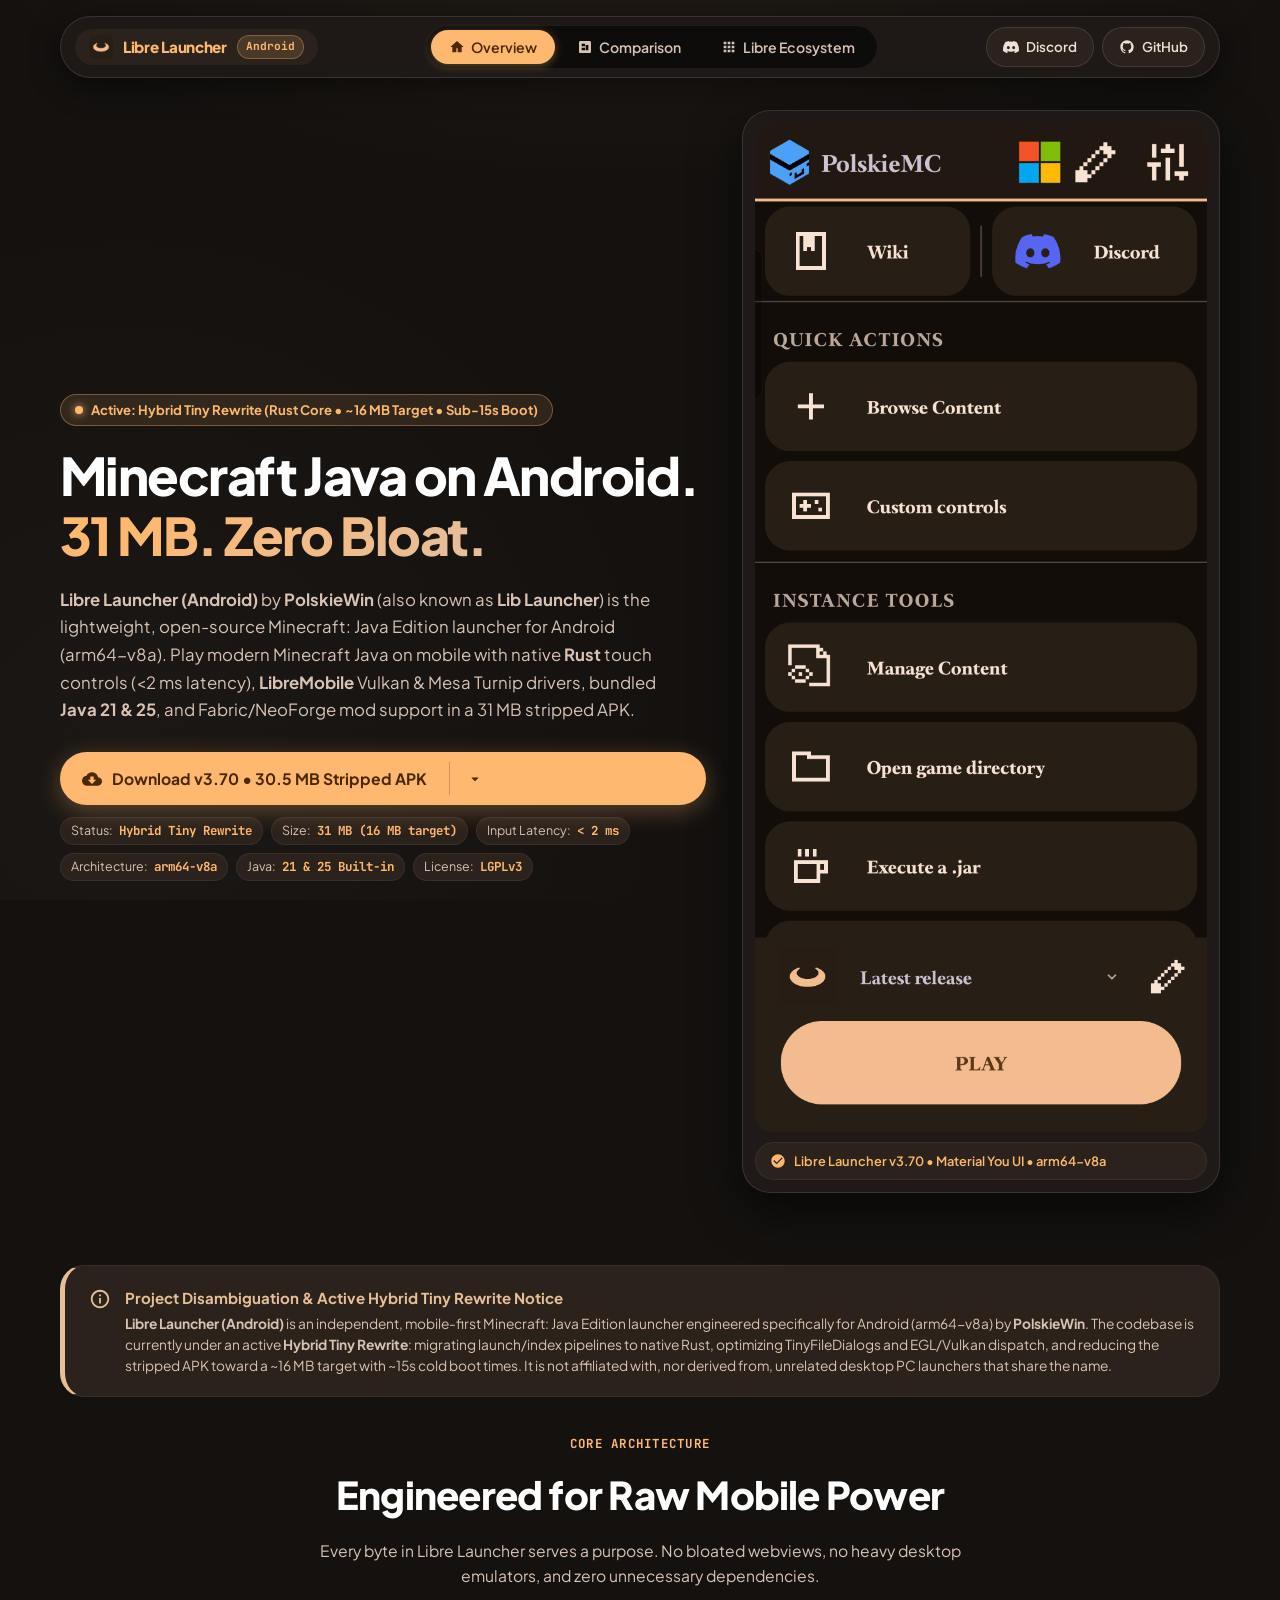
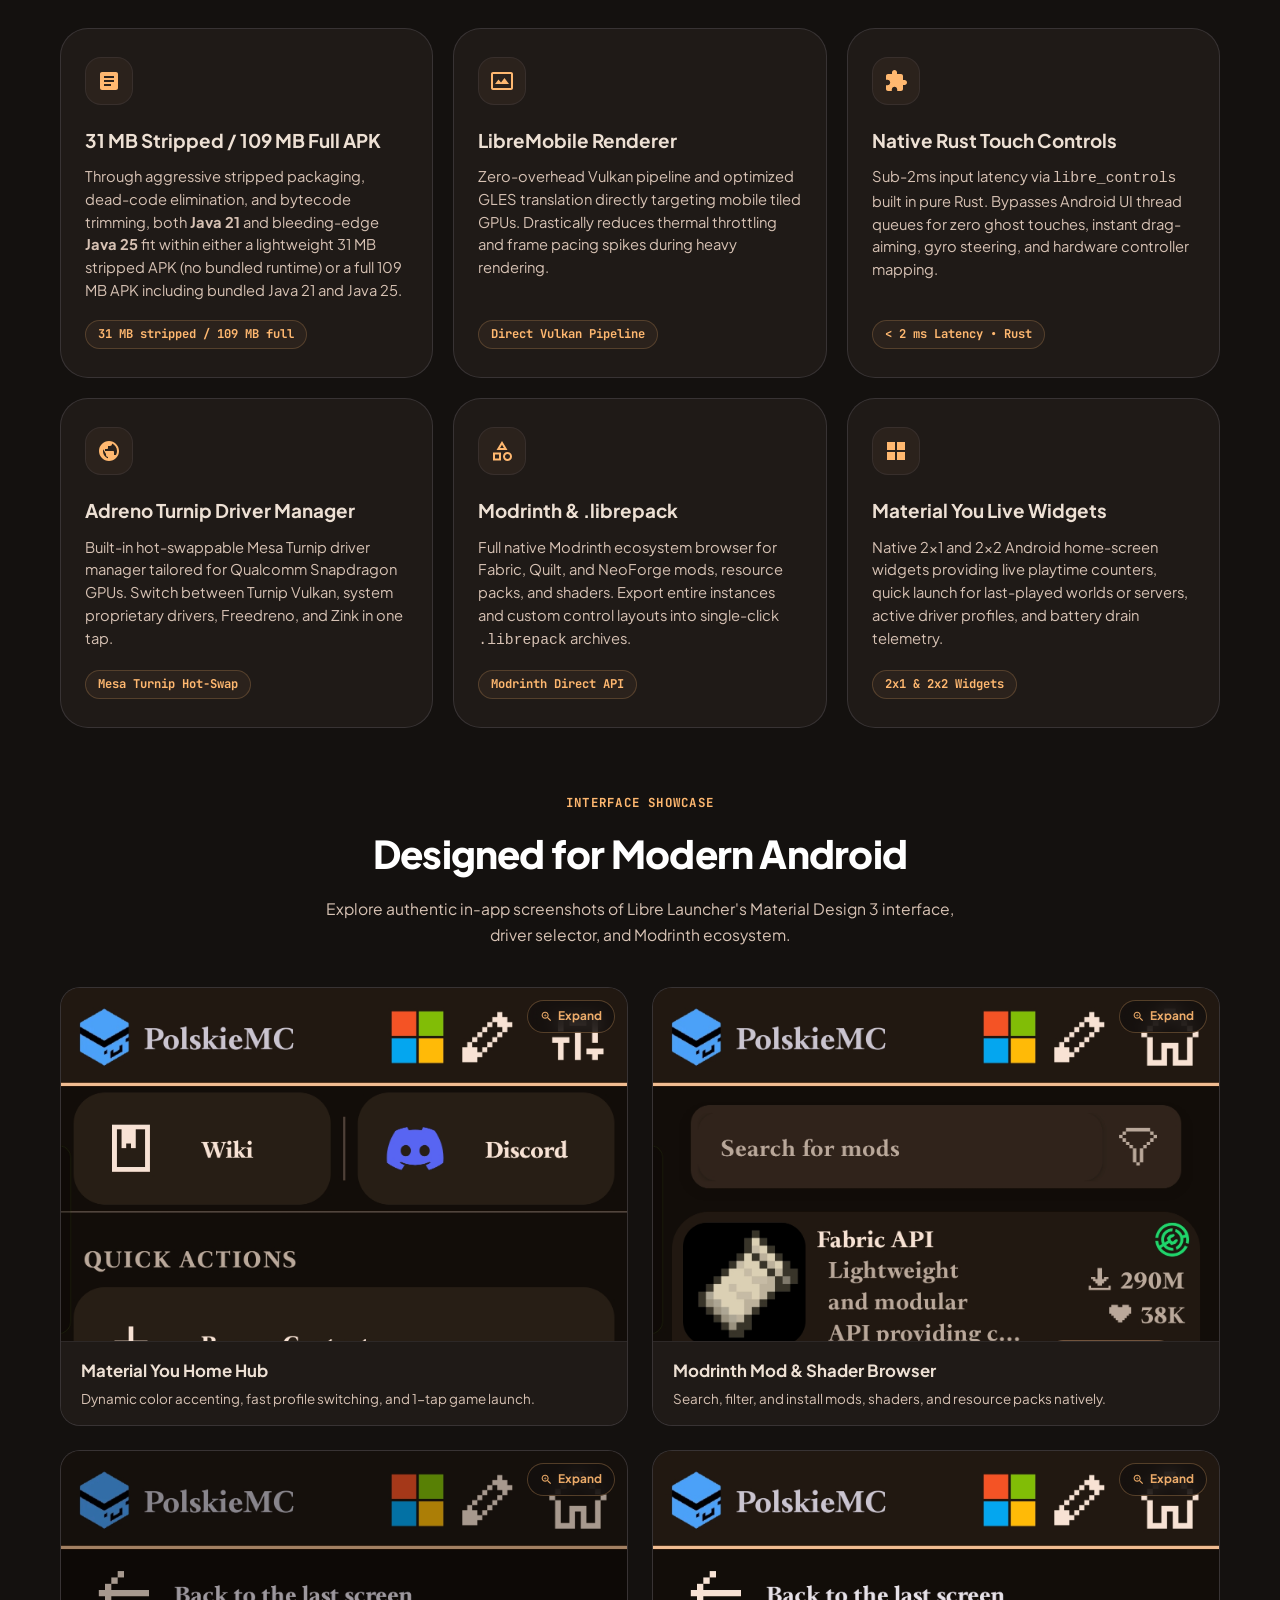
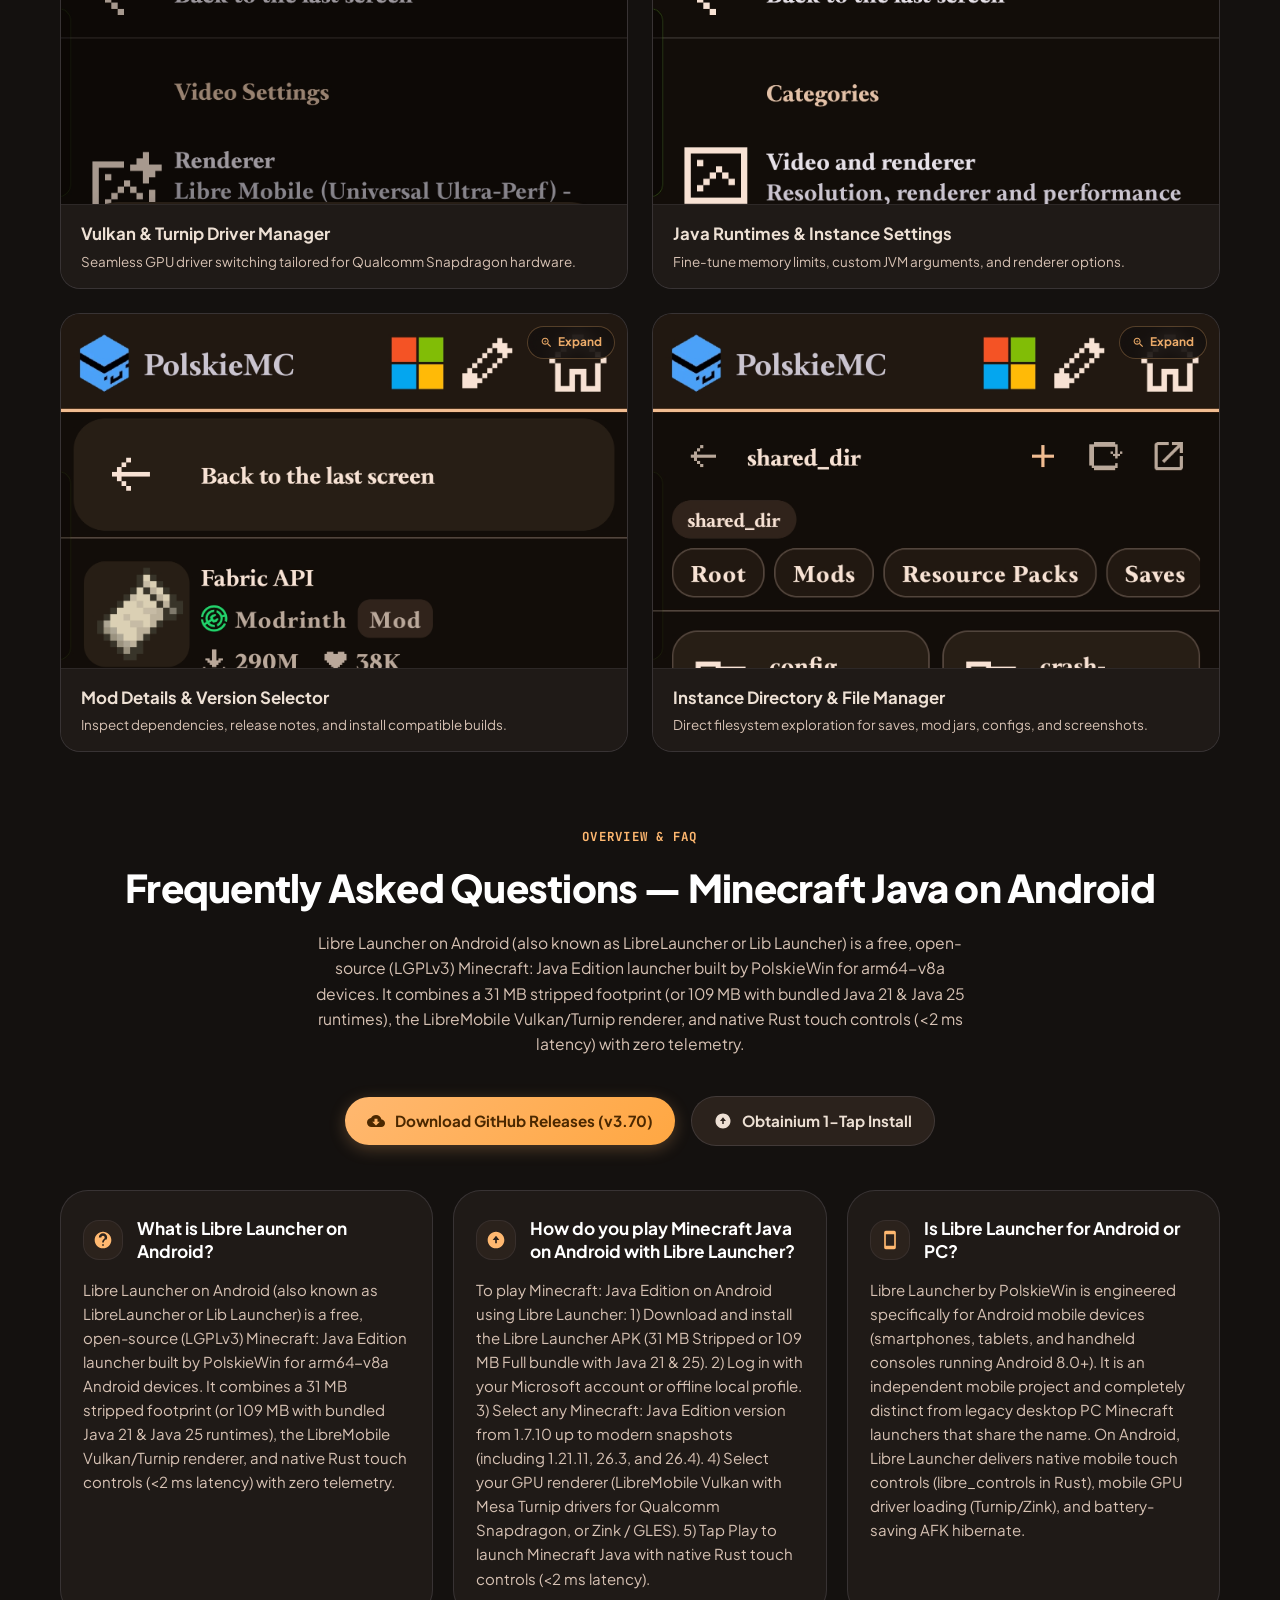
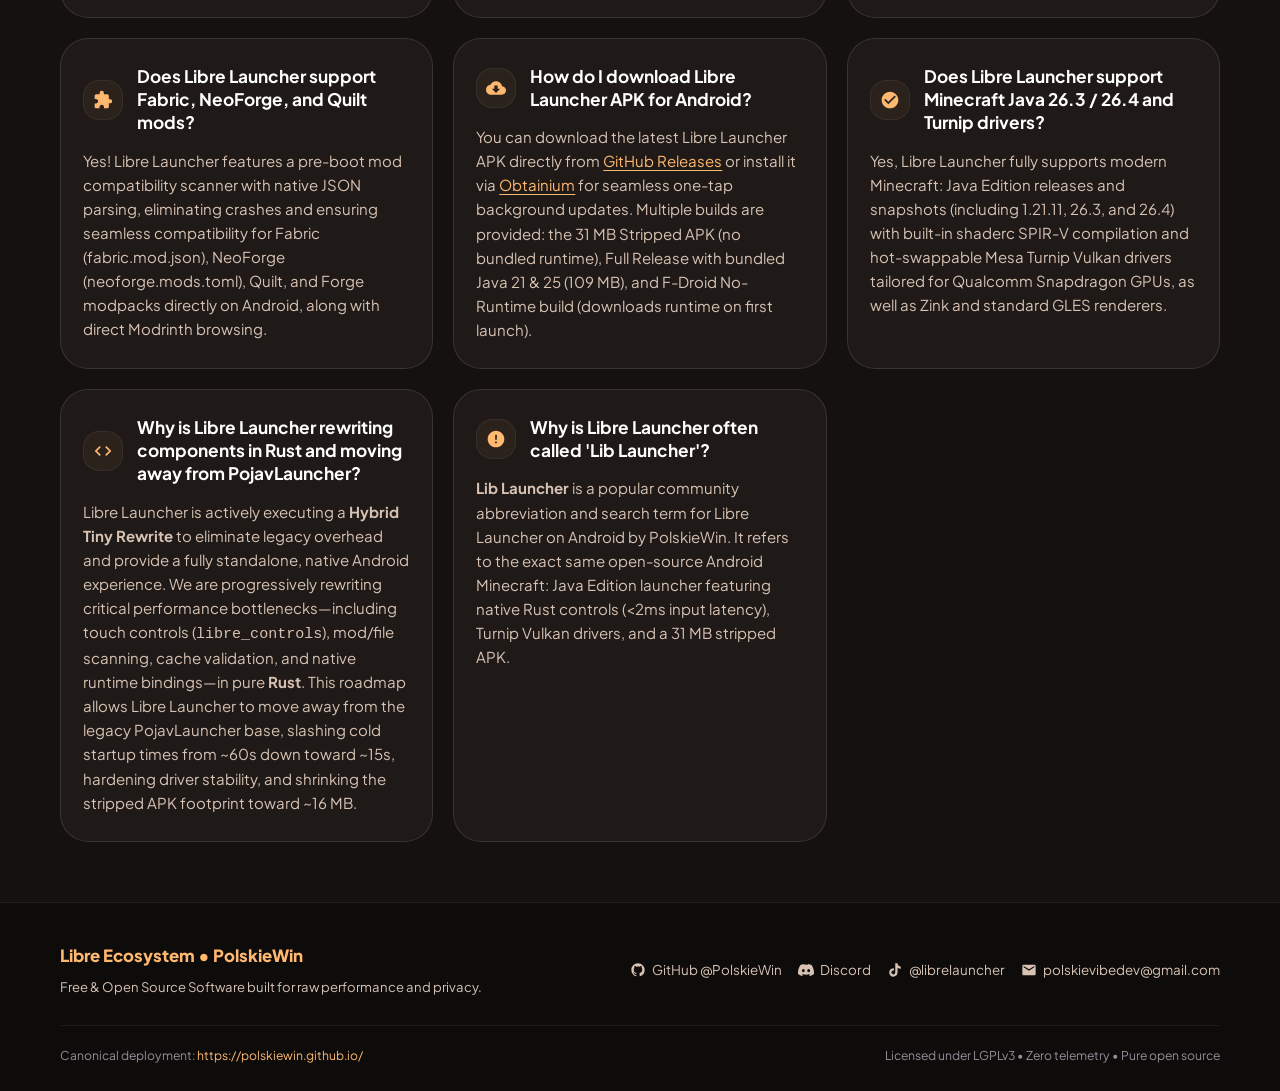
==== commit 194b8c95: "Feat[ecosystem]: add official TikTok @librelauncher to ecosystem block, JSON-LD sameAs, and README" ====
--- a/index.html
+++ b/index.html
@@ -69,6 +69,11 @@
         "url": "https://polskiewin.github.io/",
         "downloadUrl": "https://github.com/PolskieWin/libre-launcher/releases/tag/v3.70",
         "codeRepository": "https://github.com/PolskieWin/libre-launcher",
+        "sameAs": [
+          "https://github.com/PolskieWin/libre-launcher",
+          "https://discord.gg/KJpCVzRzRy",
+          "https://www.tiktok.com/@librelauncher"
+        ],
         "author": {
           "@type": "Person",
           "name": "PolskieWin",
@@ -77,7 +82,12 @@
         "publisher": {
           "@type": "Organization",
           "name": "Libre Ecosystem by PolskieWin",
-          "url": "https://polskiewin.github.io/"
+          "url": "https://polskiewin.github.io/",
+          "sameAs": [
+            "https://github.com/PolskieWin",
+            "https://discord.gg/KJpCVzRzRy",
+            "https://www.tiktok.com/@librelauncher"
+          ]
         },
         "offers": {
           "@type": "Offer",
@@ -92,6 +102,11 @@
         "name": "Libre Launcher Android",
         "alternateName": ["Lib Launcher", "LibreLauncher Android"],
         "url": "https://polskiewin.github.io/",
+        "sameAs": [
+          "https://github.com/PolskieWin/libre-launcher",
+          "https://discord.gg/KJpCVzRzRy",
+          "https://www.tiktok.com/@librelauncher"
+        ],
         "description": "Official website for Libre Launcher, the open-source Minecraft: Java Edition launcher on Android by PolskieWin."
       },
       {
@@ -1271,6 +1286,10 @@
             <svg viewBox="0 0 24 24" width="16" height="16" fill="currentColor" aria-hidden="true"><path d="M20.317 4.37a19.791 19.791 0 0 0-4.885-1.515.074.074 0 0 0-.079.037c-.21.375-.444.864-.608 1.25a18.27 18.27 0 0 0-5.487 0 12.64 12.64 0 0 0-.617-1.25.077.077 0 0 0-.079-.037A19.736 19.736 0 0 0 3.677 4.37a.07.07 0 0 0-.032.027C.533 9.046-.32 13.58.099 18.057a.082.082 0 0 0 .031.057 19.9 19.9 0 0 0 5.993 3.03.078.078 0 0 0 .084-.028c.462-.63.874-1.295 1.226-1.994.021-.041.001-.09-.041-.106a13.107 13.107 0 0 1-1.872-.892.077.077 0 0 1-.008-.128 10.2 10.2 0 0 0 .372-.292.074.074 0 0 1 .077-.01c3.929 1.793 8.18 1.793 12.061 0a.074.074 0 0 1 .078.01c.12.098.246.198.373.292a.077.077 0 0 1-.006.127 12.299 12.299 0 0 1-1.873.893.077.077 0 0 0-.041.107c.36.698.772 1.362 1.225 1.993a.076.076 0 0 0 .084.028 19.839 19.839 0 0 0 6.002-3.03.077.077 0 0 0 .032-.054c.5-5.177-.838-9.674-3.549-13.66a.061.061 0 0 0-.031-.028zM8.02 15.33c-1.183 0-2.157-1.085-2.157-2.419 0-1.333.956-2.419 2.157-2.419 1.21 0 2.176 1.096 2.157 2.42 0 1.333-.956 2.418-2.157 2.418zm7.975 0c-1.183 0-2.157-1.085-2.157-2.419 0-1.333.955-2.419 2.157-2.419 1.21 0 2.176 1.096 2.157 2.42 0 1.333-.946 2.418-2.157 2.418z"/></svg>
             <span>Discord</span>
           </a>
+          <a href="https://www.tiktok.com/@librelauncher" target="_blank" rel="noopener noreferrer" class="footer-link-pill">
+            <svg viewBox="0 0 24 24" width="16" height="16" fill="currentColor" aria-hidden="true"><path d="M19.59 6.69a4.83 4.83 0 0 1-3.77-4.25V2h-3.45v13.67a2.89 2.89 0 0 1-5.2 1.74 2.89 2.89 0 0 1 2.31-4.64 2.93 2.93 0 0 1 .88.13V9.4a6.84 6.84 0 0 0-1-.05A6.33 6.33 0 0 0 5 20.1a6.34 6.34 0 0 0 10.86-4.43v-7a8.16 8.16 0 0 0 4.77 1.52v-3.4a4.85 4.85 0 0 1-1.04-.1z"/></svg>
+            <span>@librelauncher</span>
+          </a>
           <a href="mailto:polskievibedev@gmail.com" class="footer-link-pill">
             <svg viewBox="0 0 24 24" width="16" height="16" fill="currentColor" aria-hidden="true"><path d="M20 4H4c-1.1 0-1.99.9-1.99 2L2 18c0 1.1.9 2 2 2h16c1.1 0 2-.9 2-2V6c0-1.1-.9-2-2-2zm0 4-8 5-8-5V6l8 5 8-5v2z"/></svg>
             <span>polskievibedev@gmail.com</span>
--- a/styles.css
+++ b/styles.css
@@ -522,6 +522,8 @@
   color: var(--md-sys-color-primary);
   font-size: 0.82rem;
   font-weight: 700;
+  line-height: 1.35;
+  min-height: 32px;
   margin-bottom: 20px;
   max-width: 100%;
   min-width: 0;
@@ -536,11 +538,12 @@
   box-shadow: 0 0 8px var(--md-sys-color-primary);
   animation: pulse-dot 2s infinite ease-in-out;
   flex-shrink: 0;
+  will-change: opacity;
 }
 
 @keyframes pulse-dot {
-  0%, 100% { opacity: 1; transform: scale(1); }
-  50% { opacity: 0.5; transform: scale(0.85); }
+  0%, 100% { opacity: 1; }
+  50% { opacity: 0.4; }
 }
 
 .hero-title {
@@ -579,7 +582,8 @@
   .hero-pill-badge {
     white-space: normal;
     font-size: 0.74rem;
-    line-height: 1.3;
+    line-height: 1.35;
+    min-height: 32px;
     max-width: 100%;
     min-width: 0;
     box-sizing: border-box;
@@ -587,6 +591,7 @@
   .hero-title {
     font-size: 1.8rem;
     line-height: 1.15;
+    min-height: 4.14rem;
     word-break: normal;
     overflow-wrap: break-word;
     max-width: 100%;
@@ -807,6 +812,8 @@
   align-items: center;
   gap: 6px;
   padding: 5px 10px;
+  min-height: 28px;
+  line-height: 1.25;
   border-radius: var(--radius-pill);
   background: var(--md-sys-color-surface-container-high);
   border: 1px solid var(--md-sys-color-outline-subtle);
@@ -881,6 +888,7 @@
   flex-wrap: wrap;
   gap: 8px;
   padding: 8px 14px;
+  min-height: 38px;
   border-radius: var(--radius-pill);
   background: var(--md-sys-color-surface-container-high);
   border: 1px solid var(--md-sys-color-outline-subtle);
@@ -2003,6 +2011,7 @@
   .hero-title {
     font-size: 1.8rem;
     line-height: 1.15;
+    min-height: 4.14rem;
     word-break: normal;
     overflow-wrap: break-word;
     max-width: 100%;
